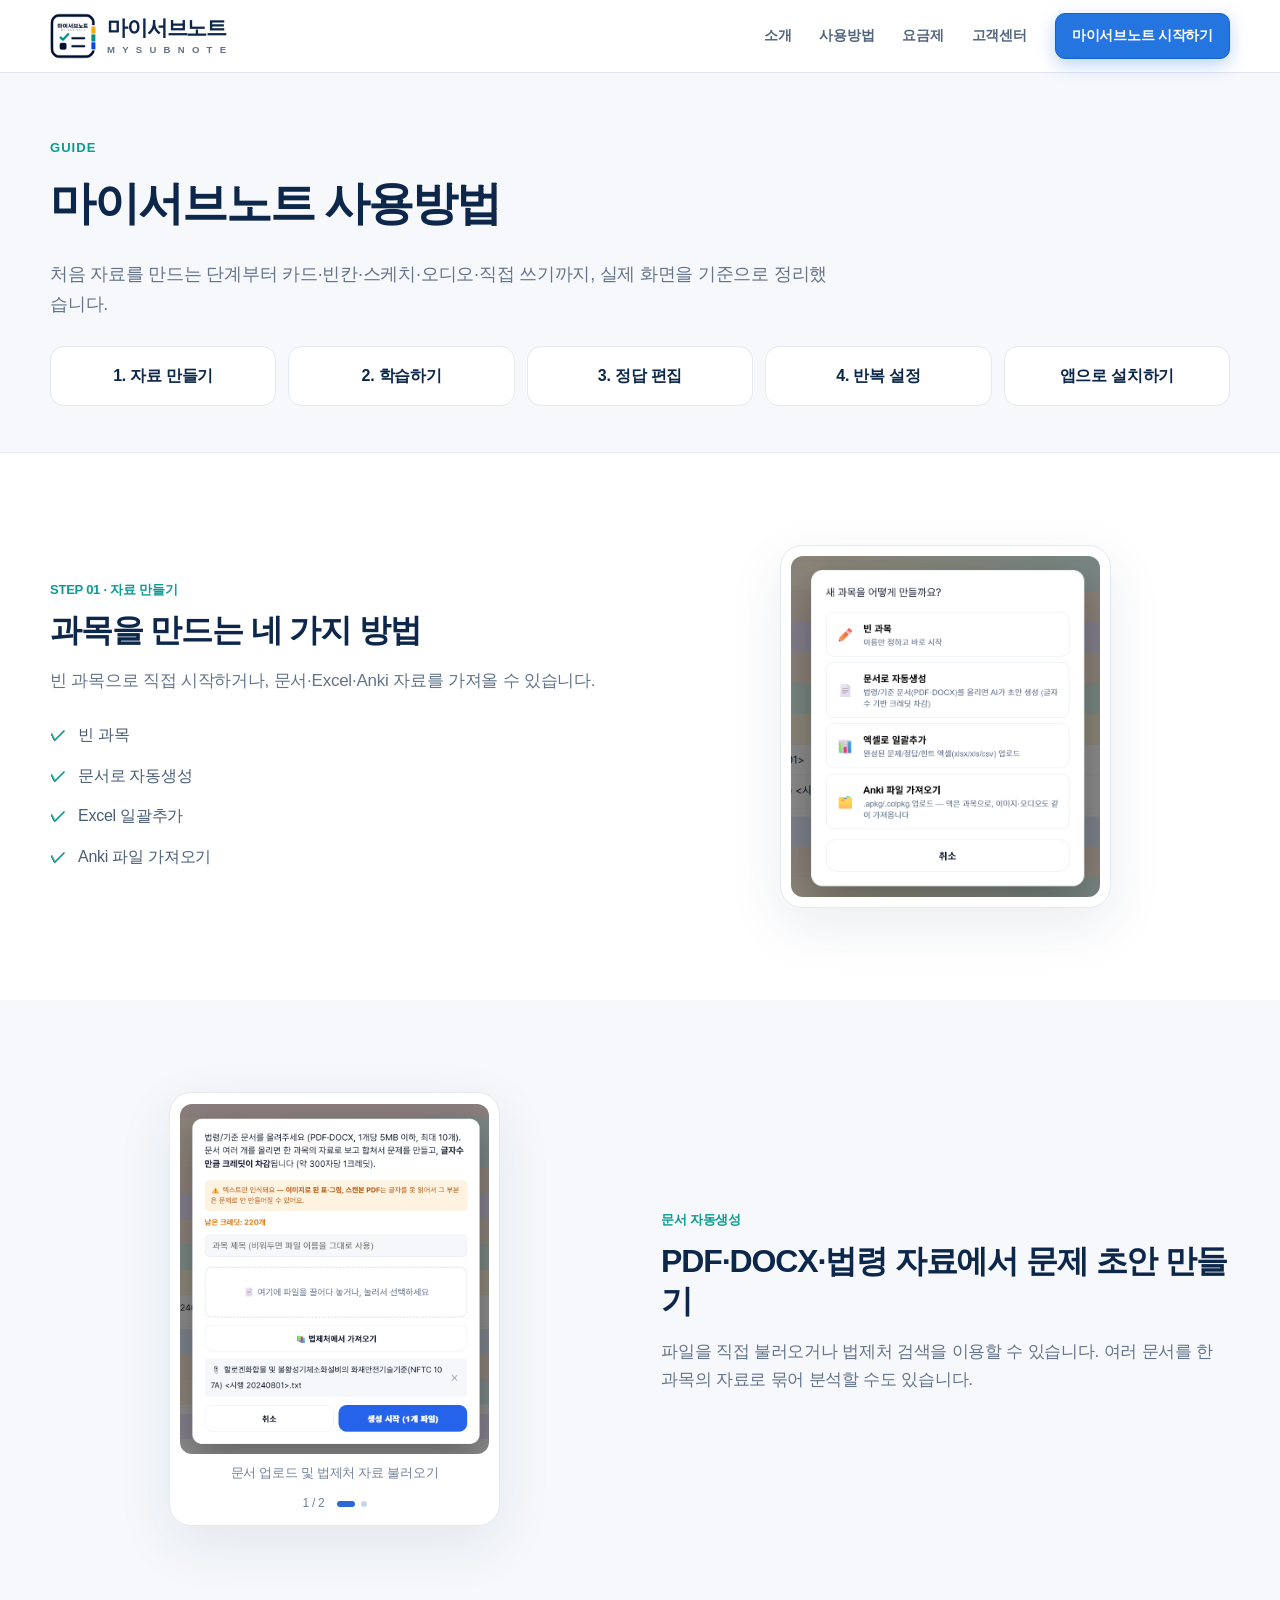
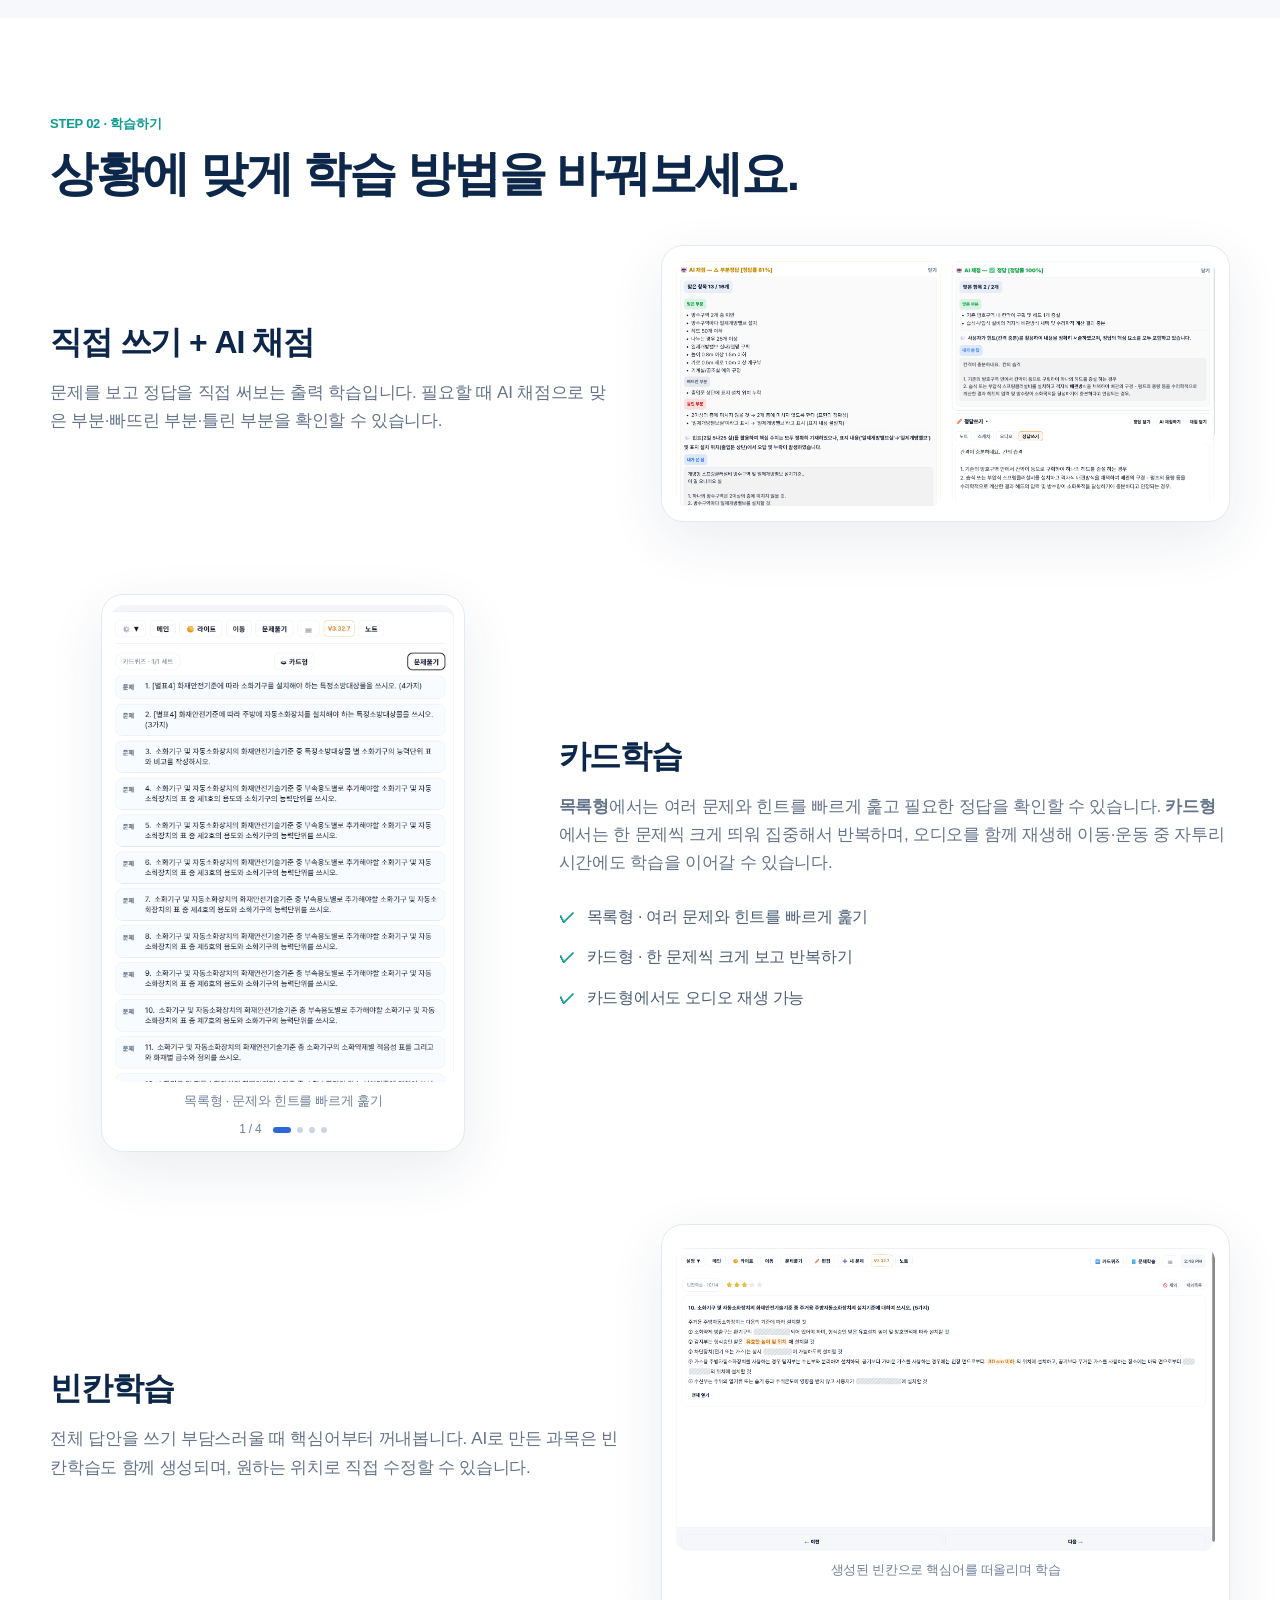
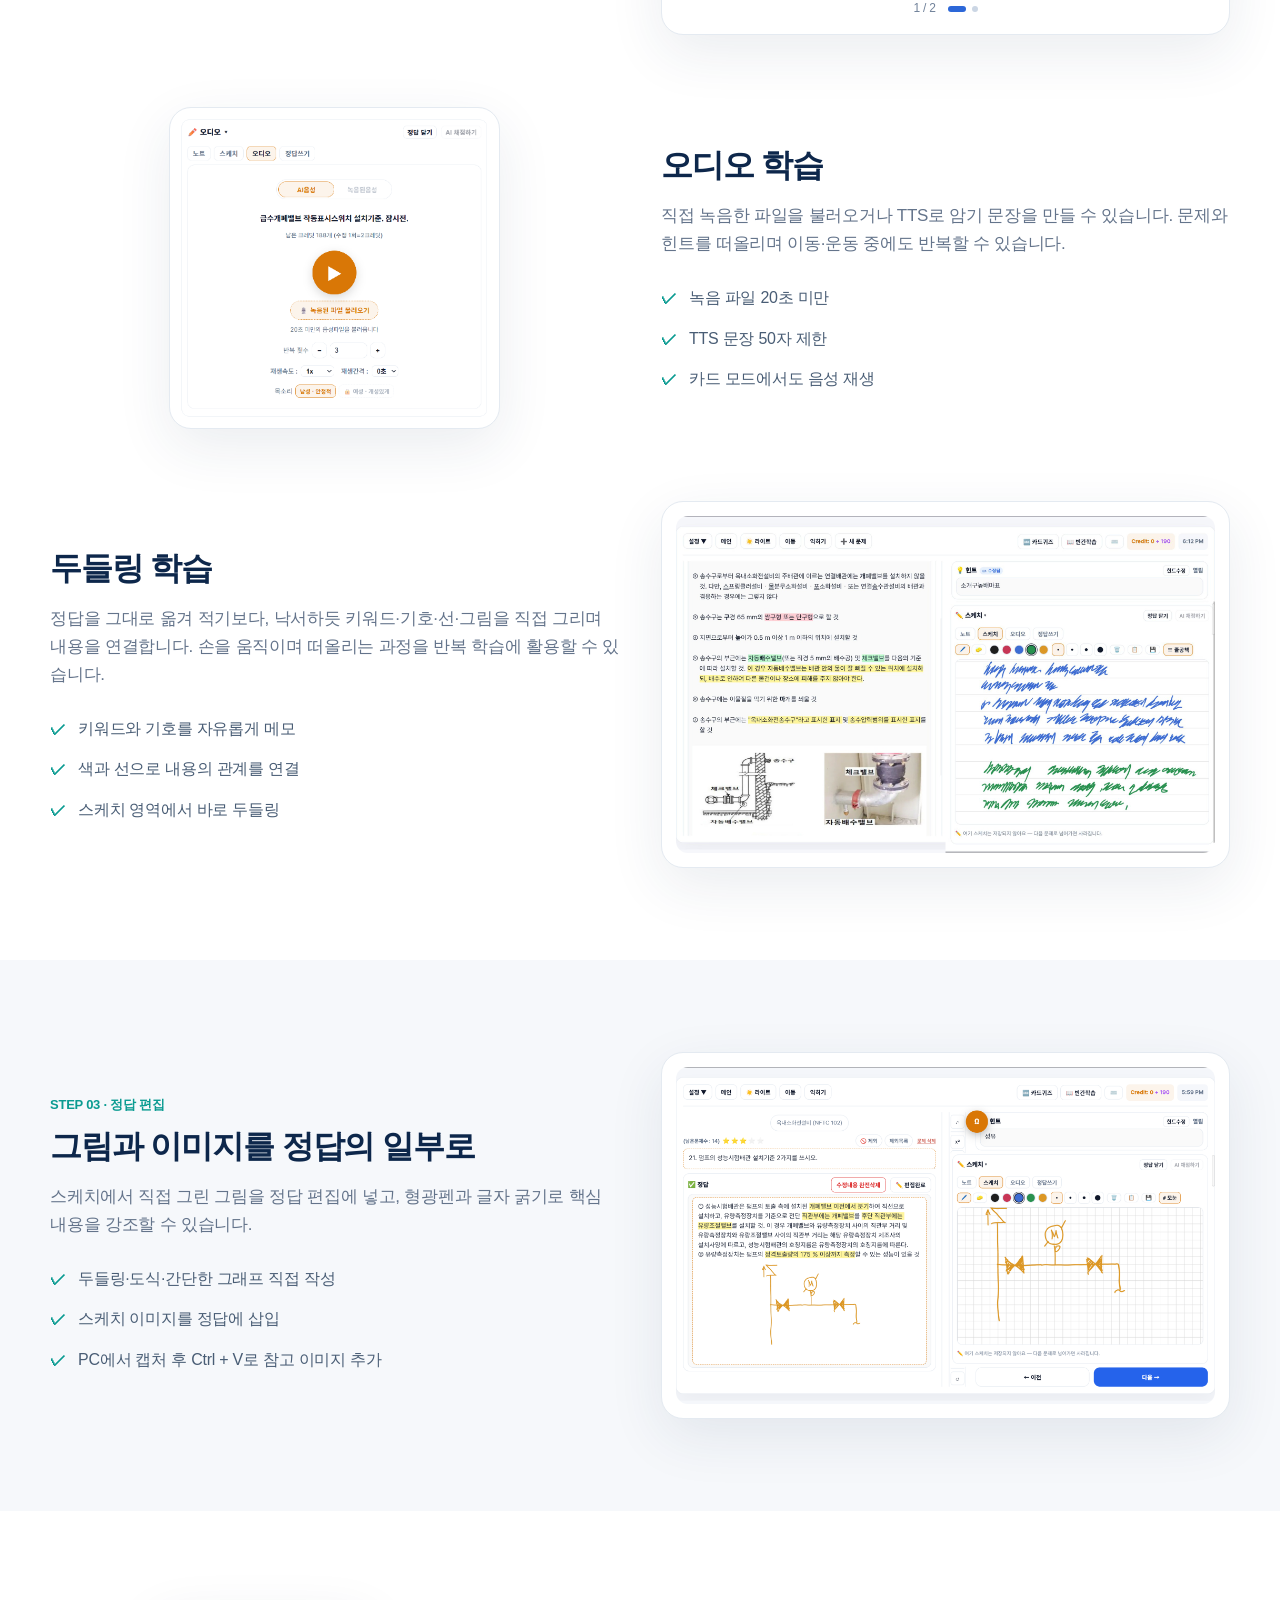
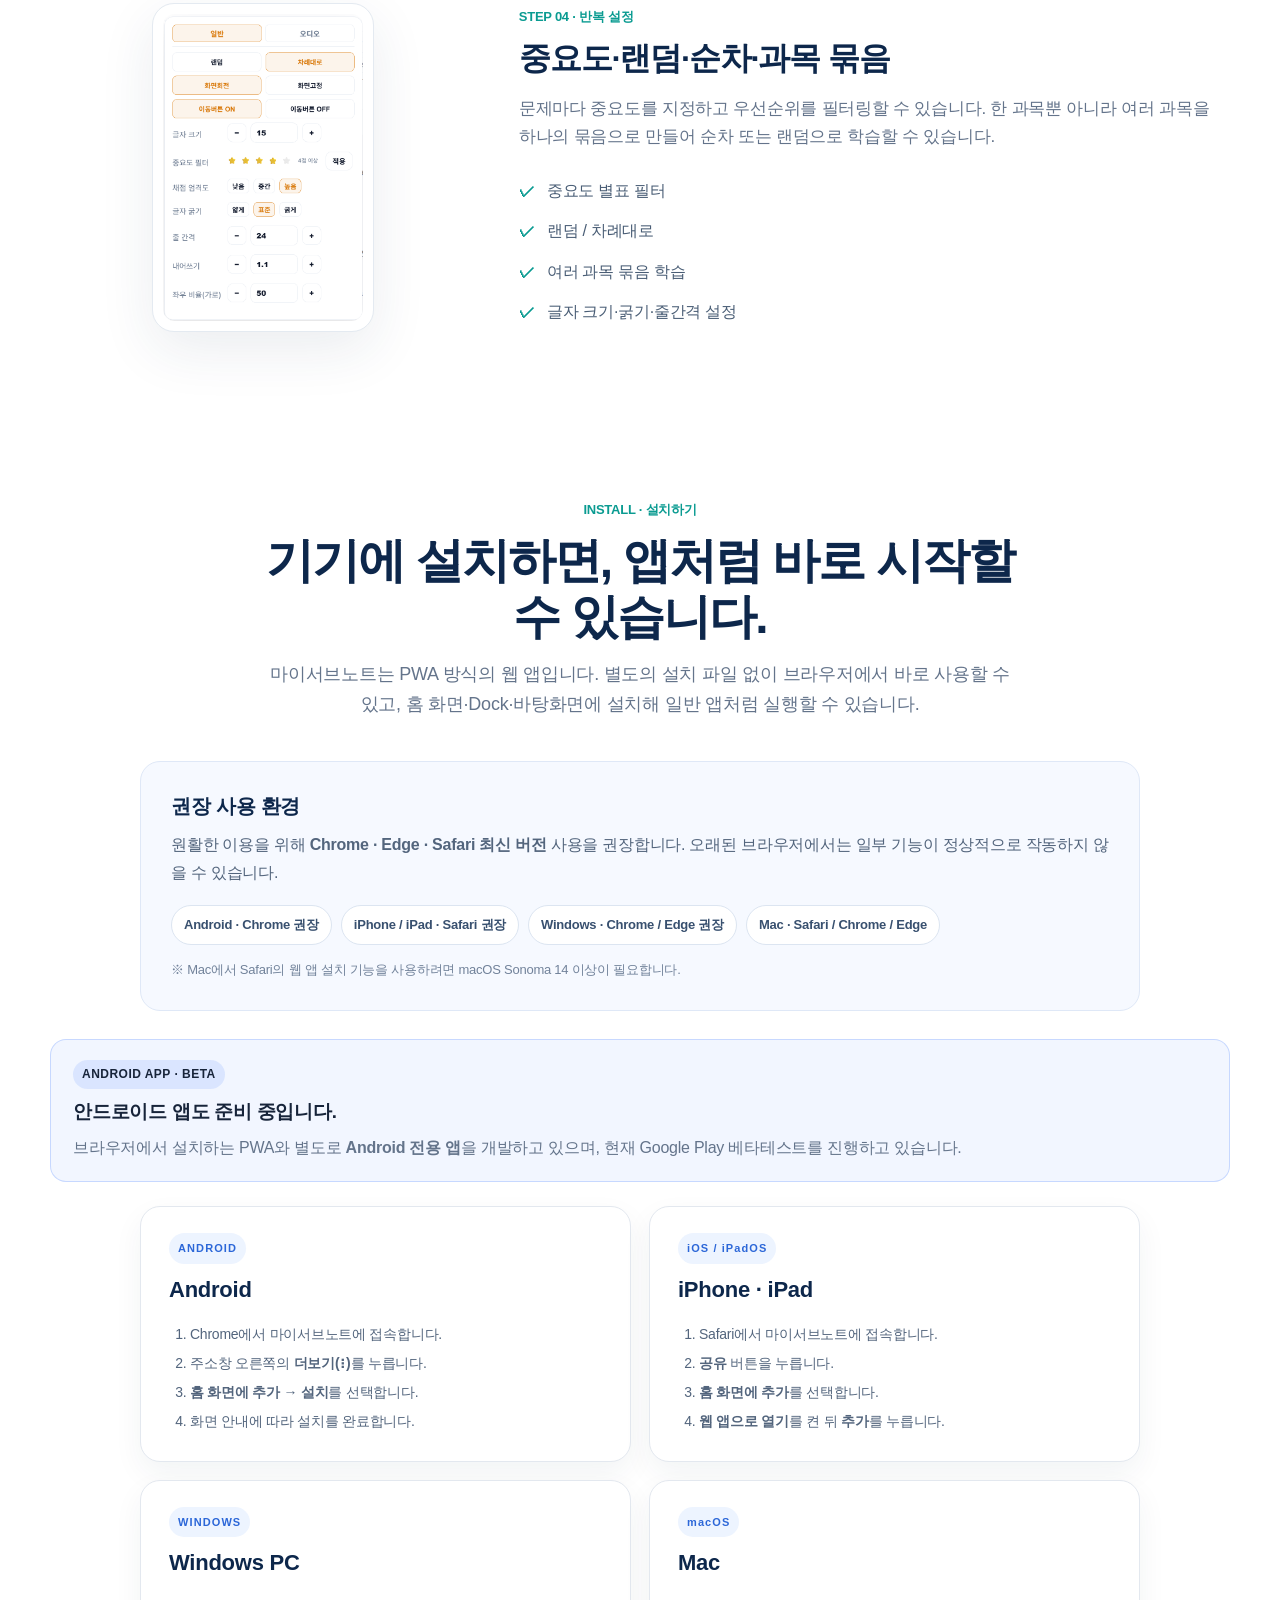
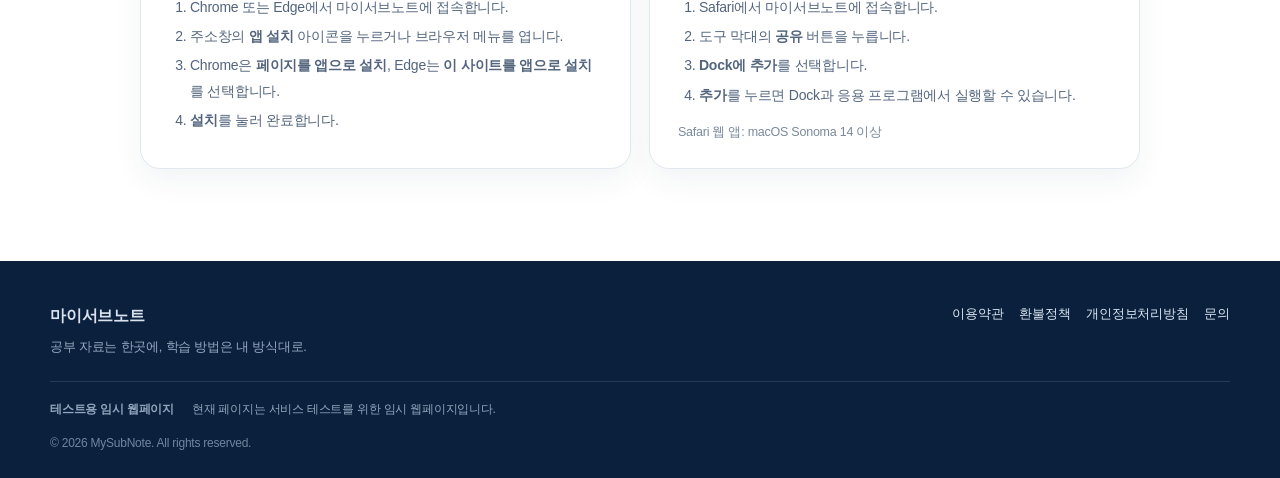
==== guide.html @ eff581df "초기 랜딩페이지" ====
<!doctype html><html lang="ko"><head><meta charset="utf-8"><meta name="viewport" content="width=device-width,initial-scale=1"><title>사용방법 | 마이서브노트</title><link rel="stylesheet" href="styles.css"></head><body>
<header class="header">
  <div class="container nav">
    <a class="brand" href="index.html"><img src="assets/logo.png" alt="마이서브노트 심볼"><span class="brand-words"><strong>마이서브노트</strong><small aria-label="MYSUBNOTE"><span>M</span><span>Y</span><span>S</span><span>U</span><span>B</span><span>N</span><span>O</span><span>T</span><span>E</span></small></span></a>
    <button class="menu-toggle" type="button" aria-label="메뉴 열기" aria-expanded="false"><span></span><span></span><span></span></button>
    <nav class="navlinks" aria-label="주요 메뉴">
      <a href="index.html">소개</a>
      <a href="guide.html">사용방법</a>
      <a href="pricing.html">요금제</a>
      <a href="support.html">고객센터</a>
      <a class="nav-cta" href="https://mysubnote.app">마이서브노트 시작하기</a>
    </nav>
  </div>
</header>

<section class="page-hero"><div class="container"><div class="eyebrow">GUIDE</div><h1>마이서브노트 사용방법</h1><p>처음 자료를 만드는 단계부터 카드·빈칸·스케치·오디오·직접 쓰기까지, 실제 화면을 기준으로 정리했습니다.</p>
<div class="guide-nav"><a href="#create">1. 자료 만들기</a><a href="#study">2. 학습하기</a><a href="#edit">3. 정답 편집</a><a href="#repeat">4. 반복 설정</a><a href="#install">앱으로 설치하기</a></div></div></section>
<main>
<section id="create" class="section"><div class="container showcase guide-create-showcase">
 <div class="copy"><span class="step">STEP 01 · 자료 만들기</span><h3>과목을 만드는 네 가지 방법</h3><p>빈 과목으로 직접 시작하거나, 문서·Excel·Anki 자료를 가져올 수 있습니다.</p><ul class="checks"><li>빈 과목</li><li>문서로 자동생성</li><li>Excel 일괄추가</li><li>Anki 파일 가져오기</li></ul></div>
 <div class="visual guide-create-visual"><img src="assets/subject-create.png" alt="새 과목 생성 방법"></div></div></section>

<section class="section soft"><div class="container showcase reverse guide-doc-showcase">
 <div class="copy"><span class="step">문서 자동생성</span><h3>PDF·DOCX·법령 자료에서 문제 초안 만들기</h3><p>파일을 직접 불러오거나 법제처 검색을 이용할 수 있습니다. 여러 문서를 한 과목의 자료로 묶어 분석할 수도 있습니다.</p></div>
 <div class="visual guide-doc-visual carousel-shell" data-carousel data-gallery="doc-create">
<div class="carousel-track">
    <figure class="carousel-slide"><img src="assets/doc-upload.png" alt="문서 자동생성 업로드 화면"><figcaption>문서 업로드 및 법제처 자료 불러오기</figcaption></figure>
    <figure class="carousel-slide"><img src="assets/doc-select.png" alt="자동 생성된 문제를 확인하고 선택하는 화면"><figcaption>생성된 문제를 검토하고 원하는 문제만 선택</figcaption></figure>
  </div>
<div class="carousel-status"><span class="carousel-count">1 / 2</span><span class="carousel-dots" aria-hidden="true"></span></div>
</div></div></section>

<section id="study" class="section"><div class="container">
 <div class="section-head"><span class="step">STEP 02 · 학습하기</span><h2>상황에 맞게 학습 방법을 바꿔보세요.</h2></div>
 <div class="showcase"><div class="copy"><h3>직접 쓰기 + AI 채점</h3><p>문제를 보고 정답을 직접 써보는 출력 학습입니다. 필요할 때 AI 채점으로 맞은 부분·빠뜨린 부분·틀린 부분을 확인할 수 있습니다.</p></div><div class="visual grade-pair"><img src="assets/grade-partial.png" alt="AI 부분정답 채점 결과"><img src="assets/grade-full.png" alt="AI 정답 채점 결과"></div></div>
 <div class="showcase reverse card-study-showcase" style="margin-top:72px"><div class="copy"><h3>카드학습</h3><p><b>목록형</b>에서는 여러 문제와 힌트를 빠르게 훑고 필요한 정답을 확인할 수 있습니다. <b>카드형</b>에서는 한 문제씩 크게 띄워 집중해서 반복하며, 오디오를 함께 재생해 이동·운동 중 자투리 시간에도 학습을 이어갈 수 있습니다.</p><ul class="checks"><li>목록형 · 여러 문제와 힌트를 빠르게 훑기</li><li>카드형 · 한 문제씩 크게 보고 반복하기</li><li>카드형에서도 오디오 재생 가능</li></ul></div><div class="visual compact-card-visual carousel-shell" data-carousel data-gallery="card-quiz">
<div class="carousel-track">
    <figure class="carousel-slide"><img src="assets/card-quiz-1.png" alt="카드학습 목록형 문제 화면"><figcaption>목록형 · 문제와 힌트를 빠르게 훑기</figcaption></figure>
    <figure class="carousel-slide"><img src="assets/card-quiz-2.png" alt="카드학습 목록형 힌트 화면"><figcaption>목록형 · 필요한 문제의 힌트를 함께 확인</figcaption></figure>
    <figure class="carousel-slide"><img src="assets/card-quiz-3.png" alt="카드학습 목록형 정답 화면"><figcaption>목록형 · 카드를 열어 정답까지 확인</figcaption></figure>
    <figure class="carousel-slide"><img src="assets/card-quiz-card.png" alt="카드학습 카드형 화면"><figcaption>카드형 · 한 문제씩 크게 보고 오디오와 함께 반복</figcaption></figure>
  </div>
<div class="carousel-status"><span class="carousel-count">1 / 4</span><span class="carousel-dots" aria-hidden="true"></span></div>
</div></div>
 <div class="showcase" style="margin-top:72px"><div class="copy"><h3>빈칸학습</h3><p>전체 답안을 쓰기 부담스러울 때 핵심어부터 꺼내봅니다. AI로 만든 과목은 빈칸학습도 함께 생성되며, 원하는 위치로 직접 수정할 수 있습니다.</p></div><div class="visual carousel-shell" data-carousel data-gallery="blank-study">
<div class="carousel-track">
    <figure class="carousel-slide"><img src="assets/blank-study.png" alt="빈칸학습 화면"><figcaption>생성된 빈칸으로 핵심어를 떠올리며 학습</figcaption></figure>
    <figure class="carousel-slide"><img src="assets/blank-edit.png" alt="빈칸을 직접 편집하는 화면"><figcaption>원하는 위치를 직접 지정해 빈칸 편집</figcaption></figure>
  </div>
<div class="carousel-status"><span class="carousel-count">1 / 2</span><span class="carousel-dots" aria-hidden="true"></span></div>
</div></div>
 <div class="showcase reverse audio-study-showcase" style="margin-top:72px"><div class="copy"><h3>오디오 학습</h3><p>직접 녹음한 파일을 불러오거나 TTS로 암기 문장을 만들 수 있습니다. 문제와 힌트를 떠올리며 이동·운동 중에도 반복할 수 있습니다.</p><ul class="checks"><li>녹음 파일 20초 미만</li><li>TTS 문장 50자 제한</li><li>카드 모드에서도 음성 재생</li></ul></div><div class="visual audio-study-visual"><img src="assets/audio-new.png" alt="오디오 학습 화면"></div></div>
 <div class="showcase" style="margin-top:72px"><div class="copy"><h3>두들링 학습</h3><p>정답을 그대로 옮겨 적기보다, 낙서하듯 키워드·기호·선·그림을 직접 그리며 내용을 연결합니다. 손을 움직이며 떠올리는 과정을 반복 학습에 활용할 수 있습니다.</p><ul class="checks"><li>키워드와 기호를 자유롭게 메모</li><li>색과 선으로 내용의 관계를 연결</li><li>스케치 영역에서 바로 두들링</li></ul></div><div class="visual"><img src="assets/doodling.jpg" alt="두들링 학습 실제 화면"></div></div>
</div></section>

<section id="edit" class="section soft"><div class="container showcase">
 <div class="copy"><span class="step">STEP 03 · 정답 편집</span><h3>그림과 이미지를 정답의 일부로</h3><p>스케치에서 직접 그린 그림을 정답 편집에 넣고, 형광펜과 글자 굵기로 핵심 내용을 강조할 수 있습니다.</p><ul class="checks"><li>두들링·도식·간단한 그래프 직접 작성</li><li>스케치 이미지를 정답에 삽입</li><li>PC에서 캡처 후 Ctrl + V로 참고 이미지 추가</li></ul></div>
 <div class="visual"><img src="assets/answer-edit-exact.png" alt="직접 그린 도식을 정답에 삽입한 정답 편집 실제 화면"></div></div></section>

<section id="repeat" class="section"><div class="container showcase reverse repeat-showcase">
 <div class="copy"><span class="step">STEP 04 · 반복 설정</span><h3>중요도·랜덤·순차·과목 묶음</h3><p>문제마다 중요도를 지정하고 우선순위를 필터링할 수 있습니다. 한 과목뿐 아니라 여러 과목을 하나의 묶음으로 만들어 순차 또는 랜덤으로 학습할 수 있습니다.</p><ul class="checks"><li>중요도 별표 필터</li><li>랜덤 / 차례대로</li><li>여러 과목 묶음 학습</li><li>글자 크기·굵기·줄간격 설정</li></ul></div>
 <div class="visual settings-compact"><img src="assets/settings-new.png" alt="중요도 및 학습 설정 화면"></div></div></section>

<section id="install" class="section install-section"><div class="container">
 <div class="section-head center"><span class="step">INSTALL · 설치하기</span><h2>기기에 설치하면, 앱처럼 바로 시작할 수 있습니다.</h2><p class="lead">마이서브노트는 PWA 방식의 웹 앱입니다. 별도의 설치 파일 없이 브라우저에서 바로 사용할 수 있고, 홈 화면·Dock·바탕화면에 설치해 일반 앱처럼 실행할 수 있습니다.</p></div>
 <div class="env-box"><h3>권장 사용 환경</h3><p>원활한 이용을 위해 <b>Chrome · Edge · Safari 최신 버전</b> 사용을 권장합니다. 오래된 브라우저에서는 일부 기능이 정상적으로 작동하지 않을 수 있습니다.</p><div class="env-tags"><span>Android · Chrome 권장</span><span>iPhone / iPad · Safari 권장</span><span>Windows · Chrome / Edge 권장</span><span>Mac · Safari / Chrome / Edge</span></div><p class="env-note">※ Mac에서 Safari의 웹 앱 설치 기능을 사용하려면 macOS Sonoma 14 이상이 필요합니다.</p></div>
 <div class="android-beta-box"><div><span class="beta-badge">ANDROID APP · BETA</span><h3>안드로이드 앱도 준비 중입니다.</h3><p>브라우저에서 설치하는 PWA와 별도로 <b>Android 전용 앱</b>을 개발하고 있으며, 현재 Google Play 베타테스트를 진행하고 있습니다.</p></div></div>
 <div class="install-grid">
  <article class="install-card"><div class="os-badge">ANDROID</div><h3>Android</h3><ol><li>Chrome에서 마이서브노트에 접속합니다.</li><li>주소창 오른쪽의 <b>더보기(⋮)</b>를 누릅니다.</li><li><b>홈 화면에 추가 → 설치</b>를 선택합니다.</li><li>화면 안내에 따라 설치를 완료합니다.</li></ol></article>
  <article class="install-card"><div class="os-badge">iOS / iPadOS</div><h3>iPhone · iPad</h3><ol><li>Safari에서 마이서브노트에 접속합니다.</li><li><b>공유</b> 버튼을 누릅니다.</li><li><b>홈 화면에 추가</b>를 선택합니다.</li><li><b>웹 앱으로 열기</b>를 켠 뒤 <b>추가</b>를 누릅니다.</li></ol></article>
  <article class="install-card"><div class="os-badge">WINDOWS</div><h3>Windows PC</h3><ol><li>Chrome 또는 Edge에서 마이서브노트에 접속합니다.</li><li>주소창의 <b>앱 설치</b> 아이콘을 누르거나 브라우저 메뉴를 엽니다.</li><li>Chrome은 <b>페이지를 앱으로 설치</b>, Edge는 <b>이 사이트를 앱으로 설치</b>를 선택합니다.</li><li><b>설치</b>를 눌러 완료합니다.</li></ol></article>
  <article class="install-card"><div class="os-badge">macOS</div><h3>Mac</h3><ol><li>Safari에서 마이서브노트에 접속합니다.</li><li>도구 막대의 <b>공유</b> 버튼을 누릅니다.</li><li><b>Dock에 추가</b>를 선택합니다.</li><li><b>추가</b>를 누르면 Dock과 응용 프로그램에서 실행할 수 있습니다.</li></ol><p class="card-note">Safari 웹 앱: macOS Sonoma 14 이상</p></article>
 </div>
</div></section>

</main>
<footer class="site-footer">
  <div class="container">
    <div class="footer-top">
      <div><b>마이서브노트</b><div style="color:#96a9c0;margin-top:6px;font-size:13px">공부 자료는 한곳에, 학습 방법은 내 방식대로.</div></div>
      <div class="footer-links">
        <a href="terms.html">이용약관</a><a href="refund.html">환불정책</a><a href="privacy.html">개인정보처리방침</a><a href="mailto:contact@mysubnote.kr">문의</a>
      </div>
    </div>
    <div class="business test-footer-notice"><span><b>테스트용 임시 웹페이지</b></span><span>현재 페이지는 서비스 테스트를 위한 임시 웹페이지입니다.</span></div>
    <div class="copyright">© 2026 MySubNote. All rights reserved.</div>
  </div>
</footer>
<script src="script.js"></script>
</body></html>
---- styles.css ----
:root{
  --navy:#0d274b; --navy2:#183a65; --teal:#0a9b91; --orange:#e48700;
  --blue:#2c67d8; --ink:#17243a; --muted:#64748b; --line:#e4eaf1;
  --soft:#f6f8fb; --cream:#fff8ee; --white:#fff;
}
*{box-sizing:border-box}
html{scroll-behavior:smooth}
body{margin:0;font-family:Pretendard,-apple-system,BlinkMacSystemFont,"Segoe UI",sans-serif;color:var(--ink);background:#fff;line-height:1.65;letter-spacing:-.015em}
a{color:inherit}
img{max-width:100%;display:block}
.container{width:min(1180px,calc(100% - 40px));margin:auto}
.header{position:sticky;top:0;z-index:50;background:rgba(255,255,255,.92);backdrop-filter:blur(12px);border-bottom:1px solid rgba(220,228,238,.9)}
.nav{height:72px;display:flex;align-items:center;justify-content:space-between;gap:24px}
.brand{display:flex;align-items:center;gap:10px;text-decoration:none;font-weight:900;color:var(--navy)}
.brand img{width:38px;height:38px;border-radius:10px}
.navlinks{display:flex;gap:28px;align-items:center;font-size:14px;font-weight:700;color:#53657d}
.navlinks a{text-decoration:none}
.navlinks a.active{color:var(--navy)}
.nav-cta{padding:10px 16px;border-radius:10px;background:var(--navy);color:#fff!important}
.hero{padding:88px 0 72px;background:radial-gradient(circle at 80% 10%,#e8f5f4 0,transparent 35%),linear-gradient(180deg,#fbfcfe,#fff)}
.hero-grid{display:grid;grid-template-columns:.9fr 1.1fr;gap:58px;align-items:center}
.eyebrow{font-size:13px;font-weight:900;color:var(--teal);letter-spacing:.08em}
.hero h1{font-size:clamp(40px,5vw,68px);line-height:1.08;letter-spacing:-.055em;color:var(--navy);margin:14px 0 22px}
.hero h1 span{color:var(--teal)}
.hero p{font-size:19px;color:var(--muted);margin:0 0 30px}
.actions{display:flex;gap:12px;flex-wrap:wrap}
.btn{display:inline-flex;align-items:center;justify-content:center;padding:13px 19px;border-radius:12px;text-decoration:none;font-weight:850}
.btn-primary{background:var(--navy);color:#fff}
.btn-light{background:#fff;border:1px solid var(--line);color:var(--navy)}
.mock{background:#fff;border:1px solid var(--line);border-radius:24px;padding:14px;box-shadow:0 24px 70px rgba(27,55,91,.12)}
.mock img{border-radius:14px}
.trustline{margin-top:16px;font-size:13px;color:#7a889b}
.section{padding:92px 0}
.section.soft{background:var(--soft)}
.section-head{max-width:760px;margin-bottom:42px}
.section-head.center{text-align:center;margin-left:auto;margin-right:auto}
.kicker{font-size:12px;font-weight:900;color:var(--orange);letter-spacing:.09em}
h2{font-size:clamp(31px,4vw,48px);line-height:1.18;letter-spacing:-.04em;color:var(--navy);margin:10px 0 14px}
.lead{font-size:18px;color:var(--muted);margin:0}
.feature3{display:grid;grid-template-columns:repeat(3,1fr);gap:20px}
.card{background:#fff;border:1px solid var(--line);border-radius:20px;padding:26px}
.num{width:34px;height:34px;border-radius:50%;display:grid;place-items:center;background:#e8f5f4;color:var(--teal);font-weight:900}
.card h3{font-size:21px;margin:14px 0 8px;color:var(--navy)}
.card p{margin:0;color:var(--muted)}
.showcase{display:grid;grid-template-columns:1fr 1fr;gap:42px;align-items:center}
.showcase.reverse .copy{order:2}
.showcase.reverse .visual{order:1}
.copy h3{font-size:32px;line-height:1.25;color:var(--navy);margin:8px 0 14px;letter-spacing:-.035em}
.copy p{color:var(--muted);font-size:17px}
.checks{margin:20px 0 0;padding:0;list-style:none}
.checks li{padding:7px 0 7px 28px;position:relative;color:#495d75}
.checks li:before{content:"✓";position:absolute;left:0;color:var(--teal);font-weight:900}
.visual{background:#fff;border:1px solid var(--line);border-radius:22px;padding:14px;box-shadow:0 18px 55px rgba(28,52,85,.09)}
.visual img{border-radius:12px}
.mode-grid{display:grid;grid-template-columns:repeat(5,1fr);gap:14px}
.mode{padding:22px 18px;border-radius:18px;border:1px solid var(--line);background:#fff}
.mode b{display:block;color:var(--navy);margin-bottom:6px}
.mode span{font-size:14px;color:var(--muted)}
.flow{display:flex;align-items:center;justify-content:center;flex-wrap:wrap;gap:12px;margin-top:28px}
.flow span{padding:13px 18px;border:1px solid #d7e1ec;border-radius:999px;background:#fff;font-weight:850;color:var(--navy)}
.flow i{font-style:normal;color:#9aabc0}
.pricing-grid{display:grid;grid-template-columns:repeat(3,1fr);gap:20px;margin-top:36px}
.price{background:#fff;border:1px solid var(--line);border-radius:22px;padding:28px}
.price.featured{border:2px solid var(--teal);box-shadow:0 18px 50px rgba(10,155,145,.11)}
.badge{display:inline-block;padding:6px 10px;border-radius:999px;background:#eef8f7;color:#087f78;font-size:12px;font-weight:900}
.price h3{font-size:21px;margin:16px 0 4px;color:var(--navy)}
.price .price-main{font-size:34px;font-weight:900;color:var(--navy);letter-spacing:-.04em}
.price .price-main small{font-size:13px;color:#7c8898;font-weight:600}
.credit{color:var(--teal);font-weight:900;margin:8px 0 16px}
.price ul{padding-left:18px;color:#52657b}
.note{font-size:13px;color:#78879a}
.band{background:linear-gradient(135deg,#0b294f,#153d6b);color:#fff;border-radius:26px;padding:38px}
.band h3{font-size:30px;margin:0 0 10px}
.band p{color:#d4dfeb;margin:0}
.page-hero{padding:64px 0 46px;background:var(--soft);border-bottom:1px solid var(--line)}
.page-hero h1{font-size:46px;color:var(--navy);margin:8px 0 12px;letter-spacing:-.045em}
.page-hero p{color:var(--muted);font-size:18px;max-width:780px}
.guide-nav{display:grid;grid-template-columns:repeat(4,1fr);gap:14px;margin-top:26px}
.guide-nav a{text-decoration:none;background:#fff;border:1px solid var(--line);border-radius:14px;padding:16px;font-weight:800;color:var(--navy)}
.step{display:inline-flex;align-items:center;gap:8px;font-size:13px;font-weight:900;color:var(--teal)}
.faq{max-width:900px;margin:auto}
details{border-bottom:1px solid var(--line);padding:20px 2px}
summary{cursor:pointer;font-weight:850;color:var(--navy);font-size:17px}
details p{color:var(--muted);margin:12px 0 0}
.contactbox{max-width:900px;margin:36px auto 0;padding:30px;background:var(--soft);border:1px solid var(--line);border-radius:20px;text-align:center}
.site-footer{background:#0a203d;color:#d9e2ee;padding:42px 0 24px}
.footer-top{display:flex;justify-content:space-between;gap:28px}
.footer-links{display:flex;gap:16px;flex-wrap:wrap}
.footer-links a{text-decoration:none;color:#dce7f2;font-size:13px}
.business{margin-top:24px;padding-top:18px;border-top:1px solid rgba(255,255,255,.12);display:flex;flex-wrap:wrap;gap:6px 18px;color:#91a5bc;font-size:12px}
.copyright{margin-top:14px;color:#71869e;font-size:12px}
.legal{max-width:800px;margin:48px auto 90px}
.legal h1{font-size:34px;color:var(--navy)}
.legal h2{font-size:20px;margin-top:34px;border-bottom:1px solid var(--line);padding-bottom:8px}
.legal h3{font-size:16px;color:var(--orange)}
.legal p,.legal li{color:#40536b;font-size:14px}
.legal table{border-collapse:collapse;width:100%;font-size:13px}
.legal th,.legal td{border:1px solid var(--line);padding:9px;text-align:left}
.table-wrap{overflow:auto}
.compare{width:100%;border-collapse:collapse;margin-top:26px;background:#fff}
.compare th,.compare td{padding:14px;border-bottom:1px solid var(--line);text-align:left}
.compare th{color:var(--navy)}
.callout{border:1px solid #dce7ef;background:#f8fbfd;border-radius:16px;padding:20px;margin-top:22px}
@media(max-width:900px){
 .hero-grid,.showcase{grid-template-columns:1fr}.showcase.reverse .copy,.showcase.reverse .visual{order:initial}
 .feature3,.pricing-grid{grid-template-columns:1fr}.mode-grid{grid-template-columns:repeat(2,1fr)}.guide-nav{grid-template-columns:1fr 1fr}
 .navlinks a:not(.nav-cta){display:none}.footer-top{flex-direction:column}
}
@media(max-width:560px){.container{width:min(100% - 24px,1180px)}.hero{padding-top:54px}.section{padding:68px 0}.mode-grid,.guide-nav{grid-template-columns:1fr}.page-hero h1{font-size:36px}.hero h1{font-size:42px}}

.brand-words{display:flex;flex-direction:column;line-height:1;text-align:left}.brand-words strong{font-size:18px;letter-spacing:-.04em}.brand-words small{font-size:8.5px;letter-spacing:.26em;margin-top:6px;color:#60728b;font-weight:800;white-space:nowrap}.nav-cta{background:#2c67d8!important;box-shadow:0 6px 16px rgba(44,103,216,.22)}.band{text-align:center}.band h3{display:flex;justify-content:center;align-items:center;min-height:46px;letter-spacing:-.025em}.grade-pair{display:grid;grid-template-columns:1fr 1fr;gap:10px;align-items:start}.grade-pair img{width:100%;height:auto;object-fit:contain}@media(max-width:700px){.grade-pair{grid-template-columns:1fr}.brand-words small{letter-spacing:.18em}}


/* ---- launch-review precision fixes ---- */
.brand{gap:11px;min-width:252px}
.brand img{width:46px;height:46px;border-radius:11px;flex:0 0 46px}
.brand-words{width:178px;display:flex;flex-direction:column;justify-content:center;line-height:1}
.brand-words strong{display:block;width:100%;font-size:21px;line-height:1.02;letter-spacing:-.055em;white-space:nowrap;color:var(--navy)}
.brand-words small{display:block;width:100%;font-size:9.5px;line-height:1;margin-top:7px;color:#60728b;font-weight:850;white-space:nowrap;letter-spacing:normal;text-align:justify;text-align-last:justify}
.nav-cta{background:#2475df!important;border:1px solid #1263cb;box-shadow:0 6px 18px rgba(36,117,223,.30);font-weight:850}
.nav-cta:hover{background:#1768cf!important}

.core-head{max-width:1180px;width:100%}
.core-head h2{white-space:nowrap;font-size:clamp(30px,3.35vw,46px);letter-spacing:-.047em}

.band{display:flex;flex-direction:column;align-items:center;justify-content:center;text-align:center;min-height:166px}
.band h3{display:block;min-height:0;margin:0 0 12px;font-size:32px;line-height:1.25;letter-spacing:-.03em}
.band p{max-width:860px;text-align:center}

.card-study-showcase{grid-template-columns:minmax(0,.82fr) minmax(0,1.18fr)}
.card-study-showcase.reverse .copy{order:2}
.card-study-showcase.reverse .visual{order:1}
.compact-card-visual{width:78%;max-width:470px;justify-self:center;padding:10px}
.compact-card-visual img{width:100%;height:auto;object-fit:contain}

.settings-compact{width:52%;max-width:330px;justify-self:center;padding:10px}
.settings-compact img{width:100%;height:auto;object-fit:contain}
.repeat-showcase{grid-template-columns:minmax(0,.75fr) minmax(0,1.25fr)}
.repeat-showcase.reverse .copy{order:2}
.repeat-showcase.reverse .visual{order:1}

/* preserve exact screenshots without accidental stretching */
.visual img{height:auto;object-fit:contain}

@media(max-width:1080px){
  .core-head h2{white-space:normal}
}
@media(max-width:900px){
  .brand{min-width:auto}.brand-words{width:150px}.brand-words strong{font-size:18px}.brand-words small{font-size:8px;margin-top:5px}
  .card-study-showcase,.repeat-showcase{grid-template-columns:1fr}
  .compact-card-visual,.settings-compact{width:min(100%,520px);max-width:520px}
  .card-study-showcase.reverse .copy,.card-study-showcase.reverse .visual,.repeat-showcase.reverse .copy,.repeat-showcase.reverse .visual{order:initial}
}

/* ---- 2026-08-08 requested final adjustments ---- */
/* Match MY / SUB / NOTE exactly to the Korean wordmark width. */
.brand-words small{
  display:flex;
  width:100%;
  align-items:center;
  justify-content:space-between;
  text-align:left;
  text-align-last:auto;
  letter-spacing:0;
}
.brand-words small span{display:block}

/* Keep the hero headline on exactly two lines on desktop. */
.hero-grid{grid-template-columns:minmax(650px,.95fr) minmax(0,1.05fr);gap:44px}
.hero h1{white-space:nowrap;font-size:clamp(40px,4.45vw,68px)}

/* CREATE & IMPORT: scale the tall portrait screenshot to the copy height. */
.create-import-showcase{grid-template-columns:minmax(0,1fr) minmax(0,1fr)}
.create-import-visual{width:58%;max-width:430px;justify-self:center;padding:10px}
.create-import-visual img{width:100%;height:auto}

/* GUIDE STEP 01 and document import: same compact visual balance. */
.guide-create-showcase,.guide-doc-showcase{grid-template-columns:minmax(0,1fr) minmax(0,1fr)}
.guide-create-visual,.guide-doc-visual{width:58%;max-width:430px;justify-self:center;padding:10px}
.guide-create-visual img,.guide-doc-visual img{width:100%;height:auto}

@media(max-width:1080px){
  .hero-grid{grid-template-columns:1fr}
  .hero h1{white-space:normal}
}
@media(max-width:900px){
  .create-import-showcase,.guide-create-showcase,.guide-doc-showcase{grid-template-columns:1fr}
  .create-import-visual,.guide-create-visual,.guide-doc-visual{width:min(72%,430px);max-width:430px}
}

/* ---- 2026-08-09 update ---- */
/* Make the English sub-wordmark span the exact width of the Korean wordmark. */
.brand-words{width:max-content}
.brand-words strong{width:auto}
.brand-words small{width:100%;display:grid;grid-template-columns:auto auto auto;justify-content:space-between;letter-spacing:0}

/* Compact audio screenshot to match the document-import visual balance. */
.audio-study-showcase{grid-template-columns:minmax(0,1fr) minmax(0,1fr)}
.audio-study-visual{width:58%;max-width:430px;justify-self:center;padding:10px}
.audio-study-visual img{width:100%;height:auto}

/* PWA install guide */
.install-section{padding-top:72px}
.env-box{margin:34px auto 28px;max-width:1000px;background:#f6f9ff;border:1px solid #dfe8f7;border-radius:20px;padding:28px 30px}
.env-box h3{margin:0 0 8px;font-size:20px;color:var(--navy)}
.env-box p{margin:0;color:#53657d;line-height:1.75}
.env-tags{display:flex;flex-wrap:wrap;gap:9px;margin:18px 0 14px}.env-tags span{background:#fff;border:1px solid #dce5f1;border-radius:999px;padding:8px 12px;font-size:13px;font-weight:750;color:#38506f}
.env-note{font-size:13px!important;color:#71829a!important}
.install-grid{display:grid;grid-template-columns:repeat(2,minmax(0,1fr));gap:18px;max-width:1000px;margin:0 auto}
.install-card{background:#fff;border:1px solid #e3e8ef;border-radius:20px;padding:26px 28px;box-shadow:0 12px 30px rgba(26,47,78,.055)}
.install-card h3{margin:8px 0 14px;font-size:22px;color:var(--navy)}
.install-card ol{margin:0;padding-left:21px;color:#53657d;line-height:1.8;font-size:14px}.install-card li+li{margin-top:4px}
.os-badge{display:inline-block;font-size:11px;font-weight:900;letter-spacing:.1em;color:#2c67d8;background:#edf4ff;border-radius:999px;padding:6px 9px}
.card-note{margin:14px 0 0;font-size:12.5px;color:#7a899d}
@media(max-width:900px){.audio-study-showcase{grid-template-columns:1fr}.audio-study-visual{width:min(72%,430px);max-width:430px}.install-grid{grid-template-columns:1fr}}
.legal{line-height:1.75}.legal ol,.legal ul{padding-left:22px}.legal li+li{margin-top:5px}.legal hr{border:0;border-top:1px solid var(--line);margin:30px 0}.legal pre.refund-formula{white-space:pre-wrap;background:#f6f9ff;border:1px solid #dfe8f7;border-radius:14px;padding:18px 20px;color:#304865;font:600 13px/1.8 Pretendard,-apple-system,BlinkMacSystemFont,"Segoe UI",sans-serif;overflow:auto}

/* ---- 2026-08-09 pricing/guide/wordmark refinements ---- */
@media(min-width:901px){.guide-nav{grid-template-columns:repeat(5,minmax(0,1fr));gap:12px}.guide-nav a{padding:16px 10px;text-align:center;white-space:nowrap}}
.brand-words small{display:flex;width:100%;justify-content:flex-end;gap:28px;text-align:right;letter-spacing:0}
.brand-words small span{display:inline-block}
.price .credit small{font-size:12px;color:#718299;font-weight:700}


/* ---- 2026-08-09 v3 wordmark refinement ---- */
/* Treat MYSUBNOTE as nine letters and distribute them across the Korean wordmark width. */
.brand-words{width:max-content}
.brand-words strong{display:block;width:100%}
.brand-words small{
  display:flex;
  width:100%;
  align-items:center;
  justify-content:space-between;
  gap:0;
  padding:0;
  margin-top:7px;
  text-align:initial;
  letter-spacing:0;
  white-space:nowrap;
}
.brand-words small span{display:inline-block;flex:0 0 auto}
@media(max-width:700px){
  .brand-words small{margin-top:5px}
}

/* ---- 2026-08-09 v4 content refinements ---- */
.feature-note{margin-top:20px;padding:15px 17px;border:1px solid #dce6f2;border-radius:14px;background:#f8fbff;color:#536a86;font-size:14px;line-height:1.7}
.feature-note b{color:#0b294f}.feature-note small{color:#75869b}
.dark-mode-showcase .visual img{width:100%;height:auto;object-fit:contain}

/* ---- 2026-08-09 v6 responsive navigation + swipe galleries ---- */
.menu-toggle{display:none;width:44px;height:44px;border:1px solid var(--line);border-radius:12px;background:#fff;padding:10px;cursor:pointer;align-items:center;justify-content:center;flex-direction:column;gap:5px}
.menu-toggle span{display:block;width:20px;height:2px;border-radius:2px;background:var(--navy);transition:.2s}
.menu-toggle[aria-expanded="true"] span:nth-child(1){transform:translateY(7px) rotate(45deg)}
.menu-toggle[aria-expanded="true"] span:nth-child(2){opacity:0}
.menu-toggle[aria-expanded="true"] span:nth-child(3){transform:translateY(-7px) rotate(-45deg)}

.carousel-shell{position:relative;overflow:hidden}
.carousel-track{display:flex;overflow-x:auto;scroll-snap-type:x mandatory;scroll-behavior:smooth;overscroll-behavior-inline:contain;scrollbar-width:none;-webkit-overflow-scrolling:touch}
.carousel-track::-webkit-scrollbar{display:none}
.carousel-slide{flex:0 0 100%;min-width:100%;margin:0;scroll-snap-align:start;scroll-snap-stop:always;display:flex;flex-direction:column;align-items:center;justify-content:center}
.carousel-slide img{width:100%;height:auto;object-fit:contain;cursor:zoom-in;user-select:none;-webkit-user-drag:none}
.carousel-slide figcaption{width:100%;padding:9px 38px 2px;text-align:center;font-size:12.5px;color:#71829a}
.carousel-arrow{position:absolute;top:46%;transform:translateY(-50%);z-index:3;width:36px;height:36px;border:1px solid rgba(13,39,75,.16);border-radius:50%;background:rgba(255,255,255,.92);color:var(--navy);font-size:27px;line-height:1;display:grid;place-items:center;cursor:pointer;box-shadow:0 5px 18px rgba(20,45,75,.12)}
.carousel-prev{left:8px}.carousel-next{right:8px}
.carousel-status{display:flex;justify-content:center;align-items:center;gap:12px;padding:7px 0 1px;color:#71829a;font-size:12px}
.carousel-dots{display:flex;gap:6px}.carousel-dot{width:6px;height:6px;border-radius:999px;background:#cbd6e4}.carousel-dot.active{width:18px;background:#2c67d8}
.zoomable,[data-lightbox]{cursor:zoom-in}

.lightbox{position:fixed;inset:0;z-index:999;background:rgba(5,15,31,.92);display:none;align-items:center;justify-content:center;padding:54px 70px 70px}
.lightbox.open{display:flex}
.lightbox-stage{position:relative;width:100%;height:100%;display:flex;align-items:center;justify-content:center;touch-action:pan-y}
.lightbox img{max-width:100%;max-height:100%;width:auto;height:auto;object-fit:contain;border-radius:10px;box-shadow:0 18px 70px rgba(0,0,0,.35)}
.lightbox-close{position:absolute;top:14px;right:18px;z-index:2;width:42px;height:42px;border:0;border-radius:50%;background:rgba(255,255,255,.13);color:#fff;font-size:28px;cursor:pointer}
.lightbox-prev,.lightbox-next{position:absolute;top:50%;transform:translateY(-50%);z-index:2;width:46px;height:58px;border:0;border-radius:12px;background:rgba(255,255,255,.12);color:#fff;font-size:36px;cursor:pointer}
.lightbox-prev{left:14px}.lightbox-next{right:14px}
.lightbox-meta{position:absolute;left:50%;bottom:18px;transform:translateX(-50%);z-index:2;color:#fff;background:rgba(0,0,0,.42);border-radius:999px;padding:7px 13px;font-size:13px;white-space:nowrap}
body.lightbox-lock{overflow:hidden}

@media(max-width:900px){
  .nav{height:72px;position:relative}
  .menu-toggle{display:flex;margin-left:auto}
  .navlinks{display:none;position:absolute;top:64px;right:0;width:min(310px,calc(100vw - 28px));background:#fff;border:1px solid var(--line);border-radius:16px;padding:10px;box-shadow:0 16px 46px rgba(20,45,75,.16);z-index:60;flex-direction:column;gap:0;align-items:stretch}
  .navlinks.open{display:flex}
  .navlinks a,.navlinks a:not(.nav-cta){display:block!important;padding:12px 14px;border-radius:10px;font-size:14px}
  .navlinks a:hover{background:#f5f8fc}
  .navlinks .nav-cta{margin-top:7px;padding:12px 14px;text-align:center;border-radius:10px}
  .brand{min-width:0}
  .band{min-height:100px;padding:19px 18px;border-radius:20px}
  .band h3{font-size:24px;line-height:1.25;margin:0 0 7px}
  .band p{font-size:14px;line-height:1.55}
  .section:has(.band){padding:34px 0}
  .settings-compact{width:min(56vw,300px)!important;max-width:300px!important;padding:8px}
  .guide-create-visual,.guide-doc-visual,.audio-study-visual{width:min(68vw,390px);max-width:390px}
  .compact-card-visual{width:min(92vw,620px);max-width:620px}
  .carousel-arrow{width:32px;height:32px;font-size:24px;background:rgba(255,255,255,.88)}
  .carousel-slide figcaption{padding-left:30px;padding-right:30px}
  .lightbox{padding:58px 12px 66px}
  .lightbox-prev,.lightbox-next{width:38px;height:50px;font-size:30px;background:rgba(0,0,0,.32)}
  .lightbox-prev{left:4px}.lightbox-next{right:4px}
  .lightbox-close{top:10px;right:10px}
}
@media(max-width:560px){
  .brand img{width:42px;height:42px;flex-basis:42px}
  .brand-words{width:142px}
  .brand-words strong{font-size:17px}
  .nav{height:66px}
  .navlinks{top:60px}
  .band{min-height:88px;padding:15px 14px}
  .band h3{font-size:21px}
  .band p{font-size:13px}
  .settings-compact{width:min(62vw,250px)!important}
  .carousel-slide figcaption{font-size:12px}
}


/* ---- 2026-08-09 v7 gallery refinement ---- */
/* Galleries stay interactive in-page: swipe/drag only, no overlay enlargement or arrow buttons. */
.carousel-arrow{display:none!important}
.carousel-slide img{cursor:default!important}
.zoomable,[data-lightbox]{cursor:default!important}
.lightbox{display:none!important}
.carousel-track{cursor:grab;touch-action:auto}
.carousel-track.dragging{cursor:grabbing;scroll-snap-type:none;scroll-behavior:auto;user-select:none}
.carousel-track.dragging img{pointer-events:none}
.carousel-slide figcaption{padding-left:16px;padding-right:16px}
@media(max-width:900px){
  .carousel-track{cursor:default}
}

/* ---- 2026-08-09 mobile wordmark fix ---- */
/* Keep the v3 MYSUBNOTE spacing logic on narrow/mobile layouts too. */
@media(max-width:560px){
  .brand-words{width:max-content}
  .brand-words strong{display:block;width:100%}
  .brand-words small{
    display:flex;
    width:100%;
    align-items:center;
    justify-content:space-between;
    gap:0;
    padding:0;
    margin-top:5px;
    text-align:initial;
    letter-spacing:0;
    white-space:nowrap;
  }
  .brand-words small span{display:inline-block;flex:0 0 auto}
}

/* Temporary test-site notices */
.test-site-notice{display:flex;align-items:center;gap:10px;flex-wrap:wrap;margin:0 0 24px;padding:12px 16px;border:1px solid rgba(255,255,255,.16);border-radius:12px;background:rgba(255,255,255,.07);font-size:15px;line-height:1.5}
.test-site-notice b{font-size:15px}
.test-site-notice span{opacity:.82}
.test-footer-notice{display:flex;gap:10px 18px;flex-wrap:wrap}
@media(max-width:700px){.test-site-notice{margin-bottom:18px}.test-site-notice b,.test-site-notice span{width:100%}}

/* Android native app beta notice */
.android-beta-box{margin:22px 0 24px;padding:20px 22px;border:1px solid rgba(73,129,255,.25);border-radius:16px;background:rgba(73,129,255,.07)}
.android-beta-box h3{margin:8px 0 6px}
.android-beta-box p{margin:0;color:var(--muted);line-height:1.7}
.beta-badge{display:inline-flex;align-items:center;padding:5px 9px;border-radius:999px;background:rgba(73,129,255,.14);font-size:12px;font-weight:800;letter-spacing:.04em}
@media(max-width:700px){.android-beta-box{padding:17px 18px}}
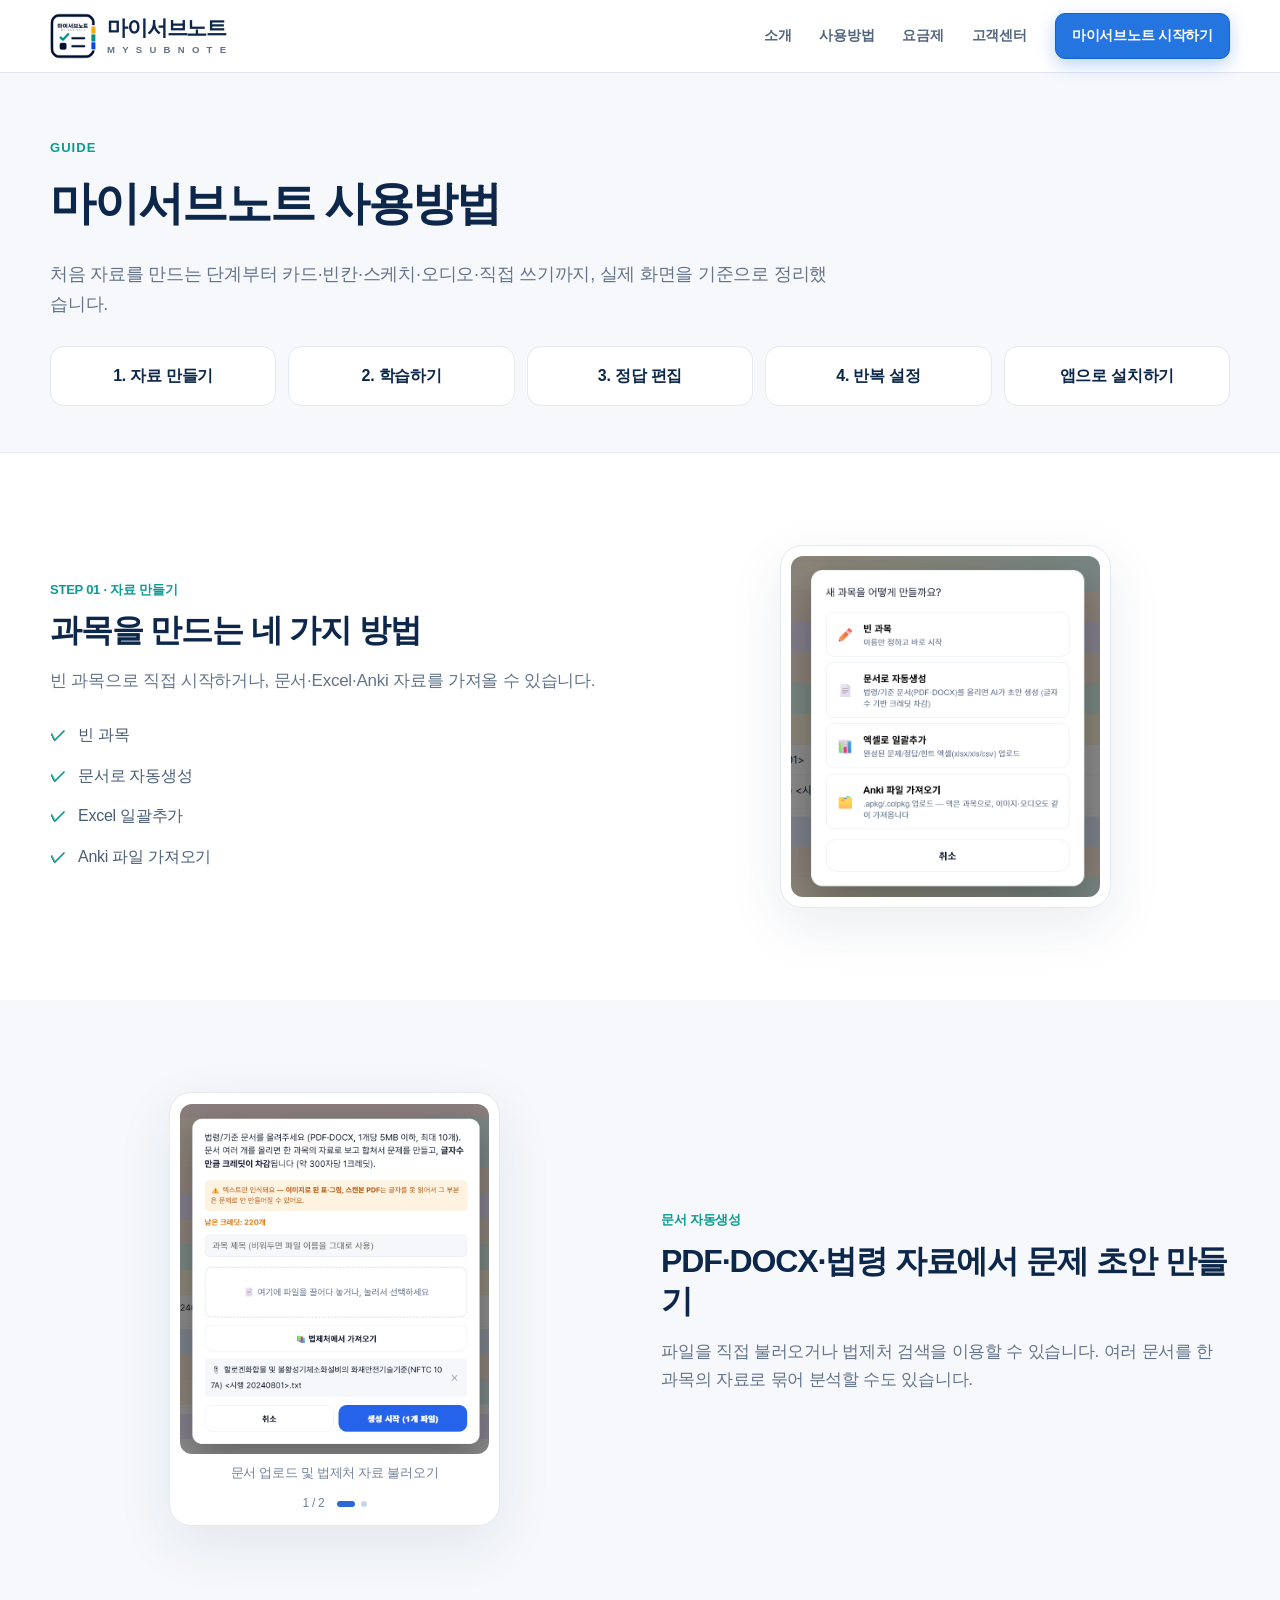
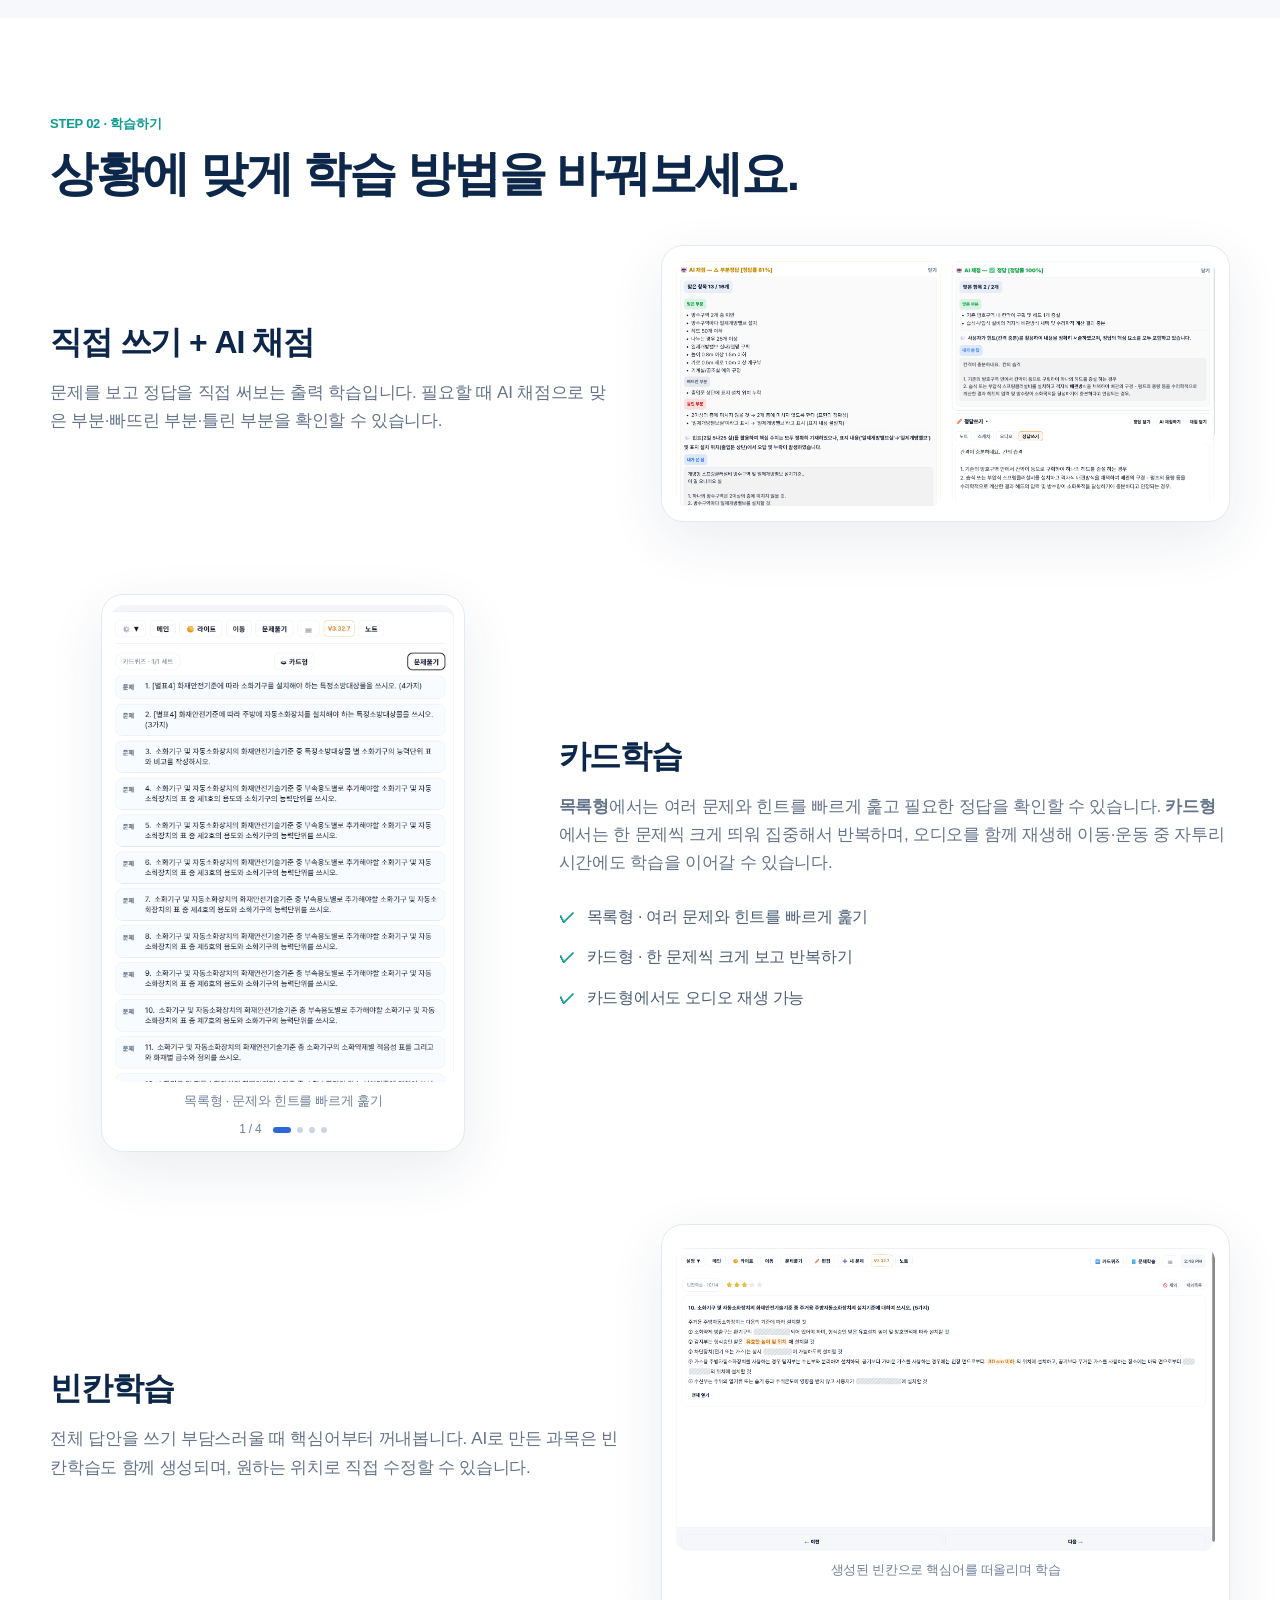
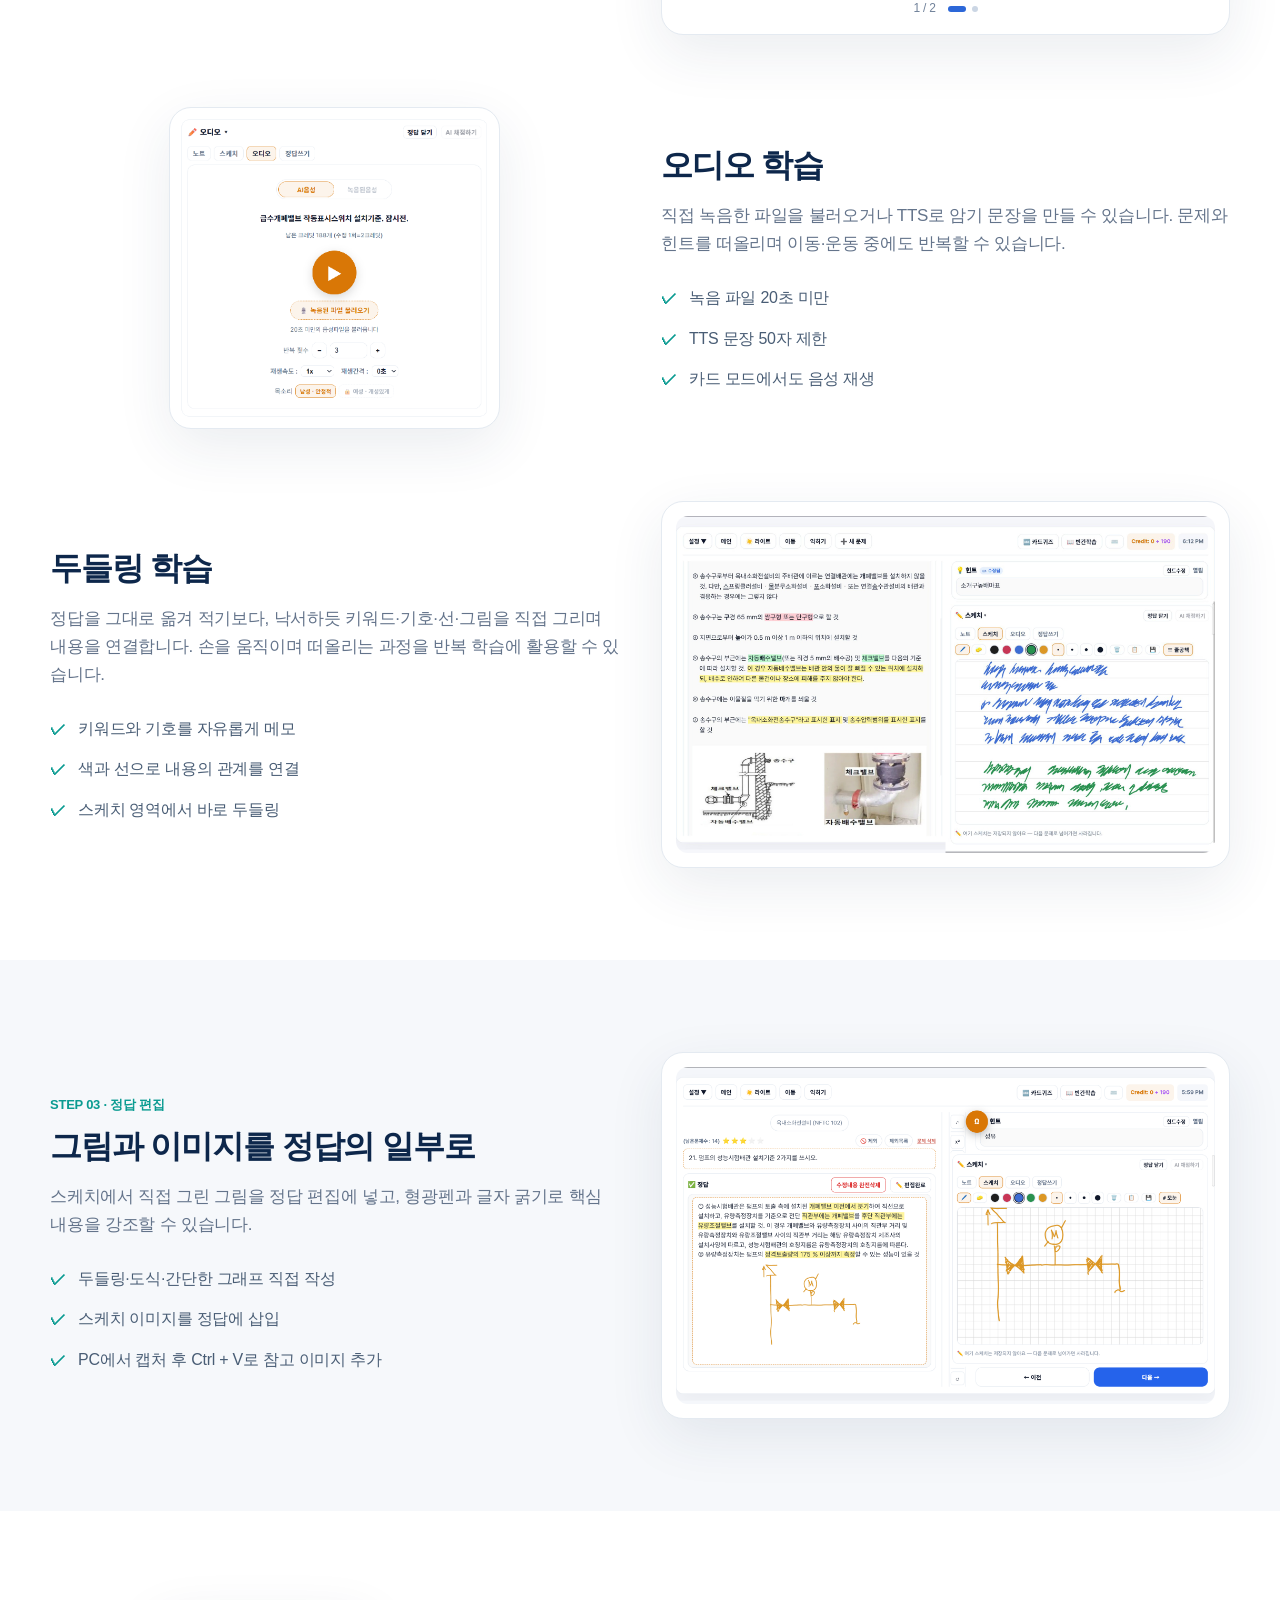
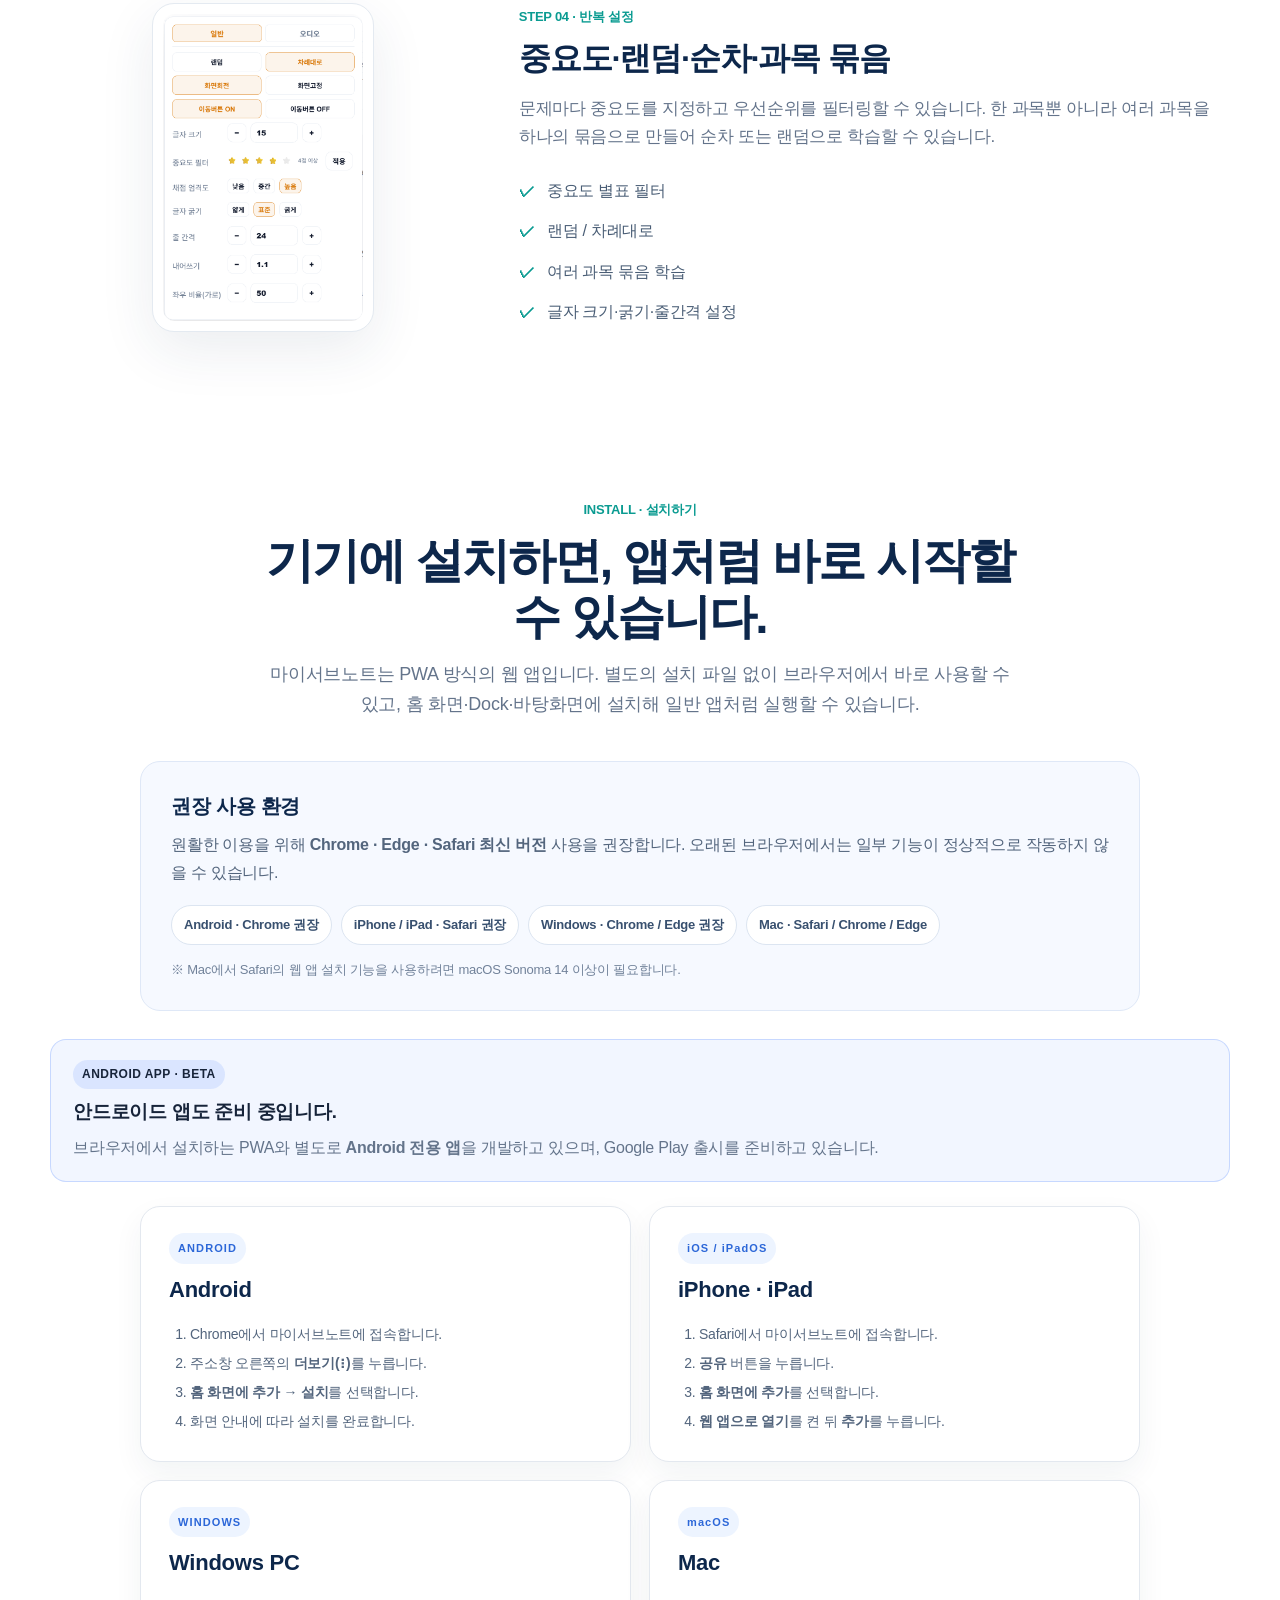
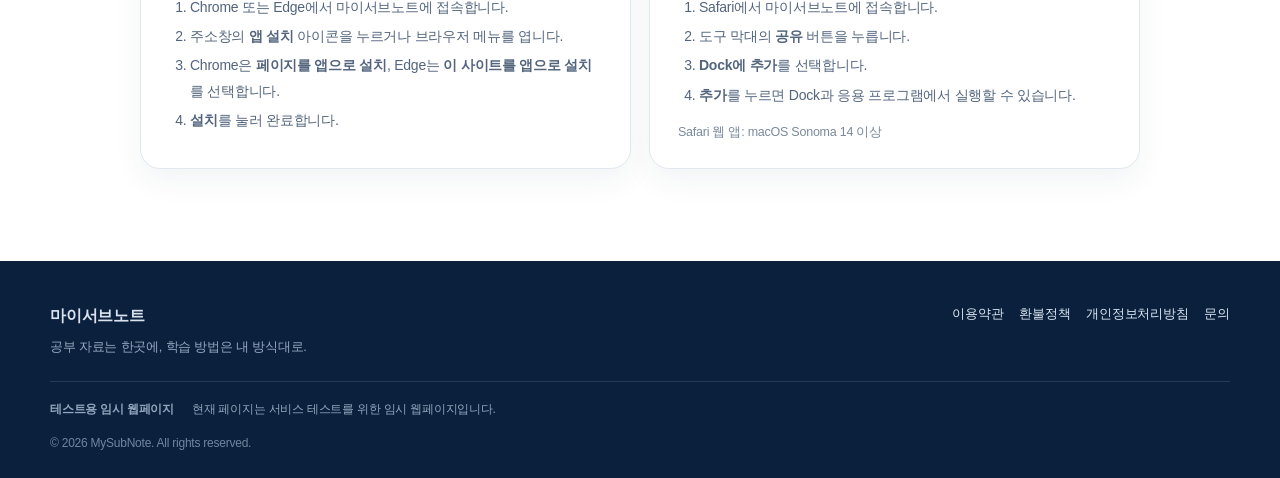
==== commit 6e4d0e3b: "출시 준비 중 문구로 수정" ====
--- a/guide.html
+++ b/guide.html
@@ -64,7 +64,7 @@
 <section id="install" class="section install-section"><div class="container">
  <div class="section-head center"><span class="step">INSTALL · 설치하기</span><h2>기기에 설치하면, 앱처럼 바로 시작할 수 있습니다.</h2><p class="lead">마이서브노트는 PWA 방식의 웹 앱입니다. 별도의 설치 파일 없이 브라우저에서 바로 사용할 수 있고, 홈 화면·Dock·바탕화면에 설치해 일반 앱처럼 실행할 수 있습니다.</p></div>
  <div class="env-box"><h3>권장 사용 환경</h3><p>원활한 이용을 위해 <b>Chrome · Edge · Safari 최신 버전</b> 사용을 권장합니다. 오래된 브라우저에서는 일부 기능이 정상적으로 작동하지 않을 수 있습니다.</p><div class="env-tags"><span>Android · Chrome 권장</span><span>iPhone / iPad · Safari 권장</span><span>Windows · Chrome / Edge 권장</span><span>Mac · Safari / Chrome / Edge</span></div><p class="env-note">※ Mac에서 Safari의 웹 앱 설치 기능을 사용하려면 macOS Sonoma 14 이상이 필요합니다.</p></div>
- <div class="android-beta-box"><div><span class="beta-badge">ANDROID APP · BETA</span><h3>안드로이드 앱도 준비 중입니다.</h3><p>브라우저에서 설치하는 PWA와 별도로 <b>Android 전용 앱</b>을 개발하고 있으며, 현재 Google Play 베타테스트를 진행하고 있습니다.</p></div></div>
+ <div class="android-beta-box"><div><span class="beta-badge">ANDROID APP · BETA</span><h3>안드로이드 앱도 준비 중입니다.</h3><p>브라우저에서 설치하는 PWA와 별도로 <b>Android 전용 앱</b>을 개발하고 있으며, Google Play 출시를 준비하고 있습니다.</p></div></div>
  <div class="install-grid">
   <article class="install-card"><div class="os-badge">ANDROID</div><h3>Android</h3><ol><li>Chrome에서 마이서브노트에 접속합니다.</li><li>주소창 오른쪽의 <b>더보기(⋮)</b>를 누릅니다.</li><li><b>홈 화면에 추가 → 설치</b>를 선택합니다.</li><li>화면 안내에 따라 설치를 완료합니다.</li></ol></article>
   <article class="install-card"><div class="os-badge">iOS / iPadOS</div><h3>iPhone · iPad</h3><ol><li>Safari에서 마이서브노트에 접속합니다.</li><li><b>공유</b> 버튼을 누릅니다.</li><li><b>홈 화면에 추가</b>를 선택합니다.</li><li><b>웹 앱으로 열기</b>를 켠 뒤 <b>추가</b>를 누릅니다.</li></ol></article>
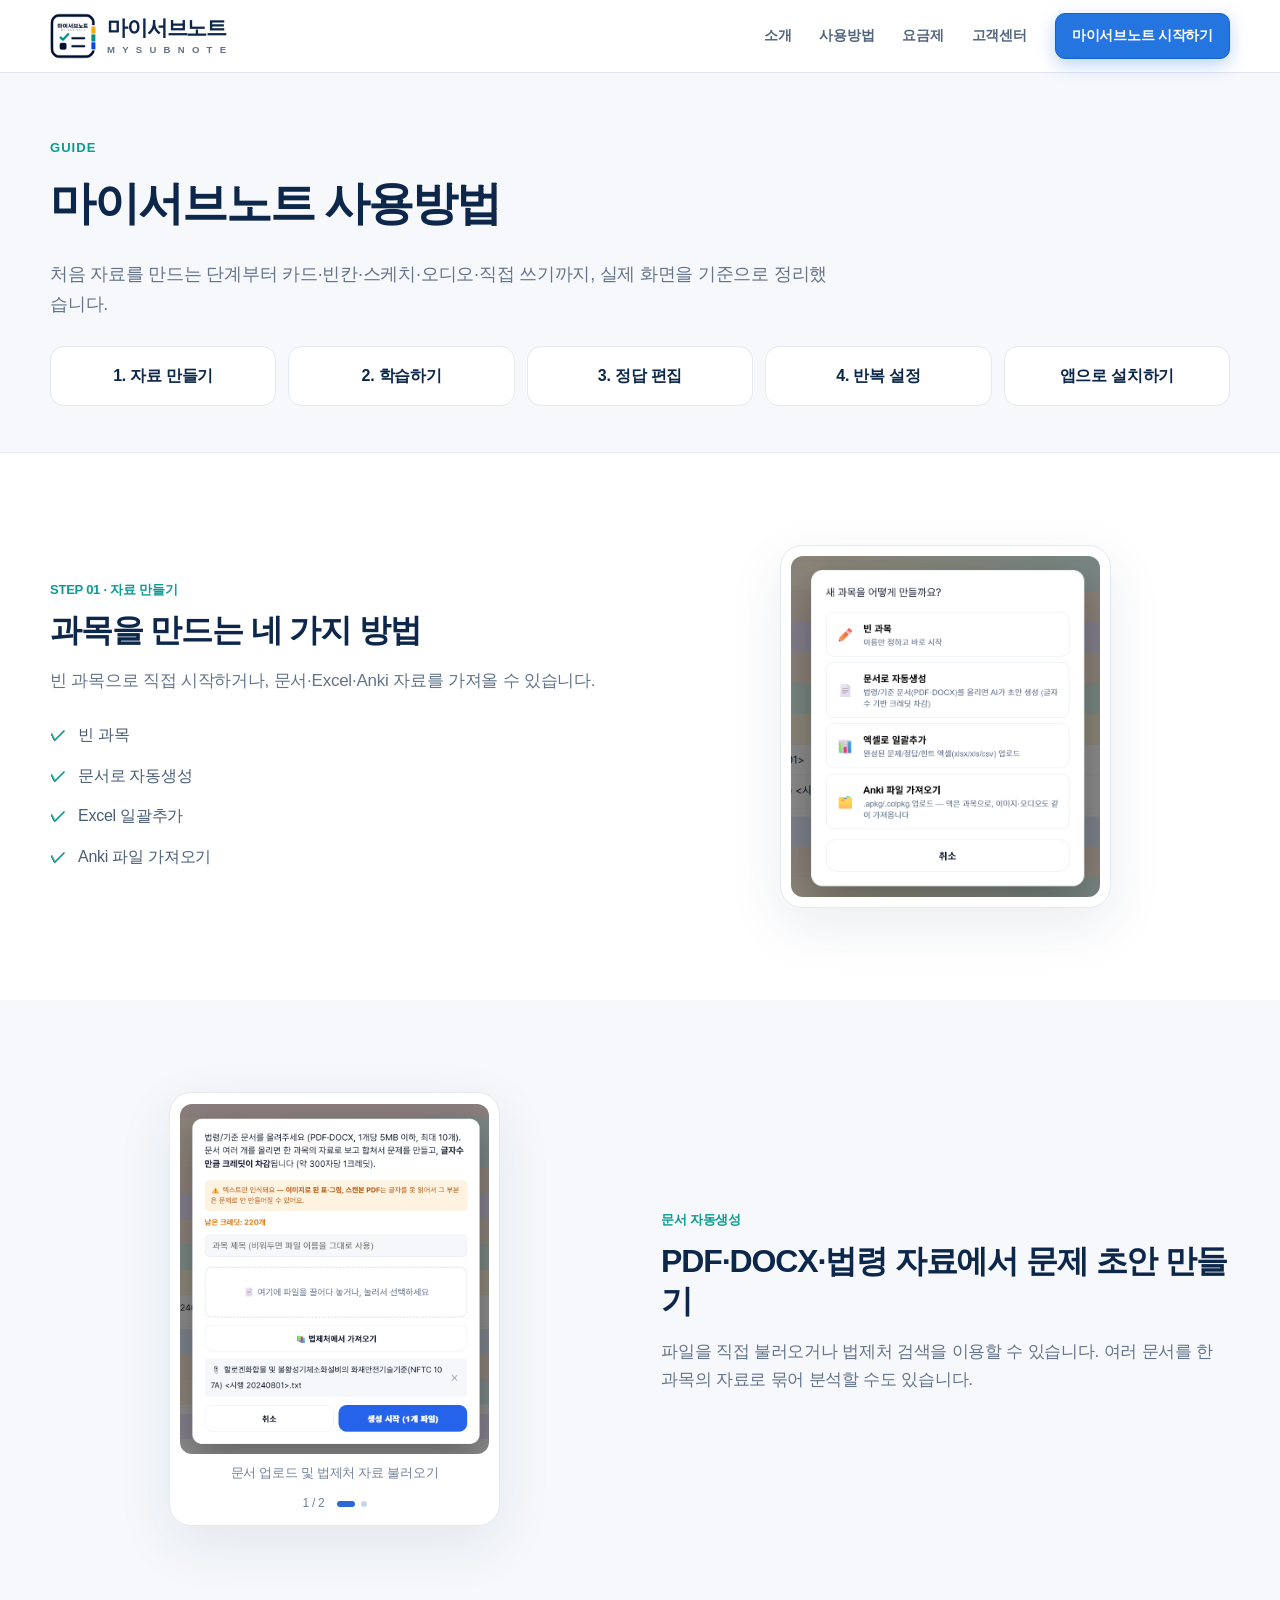
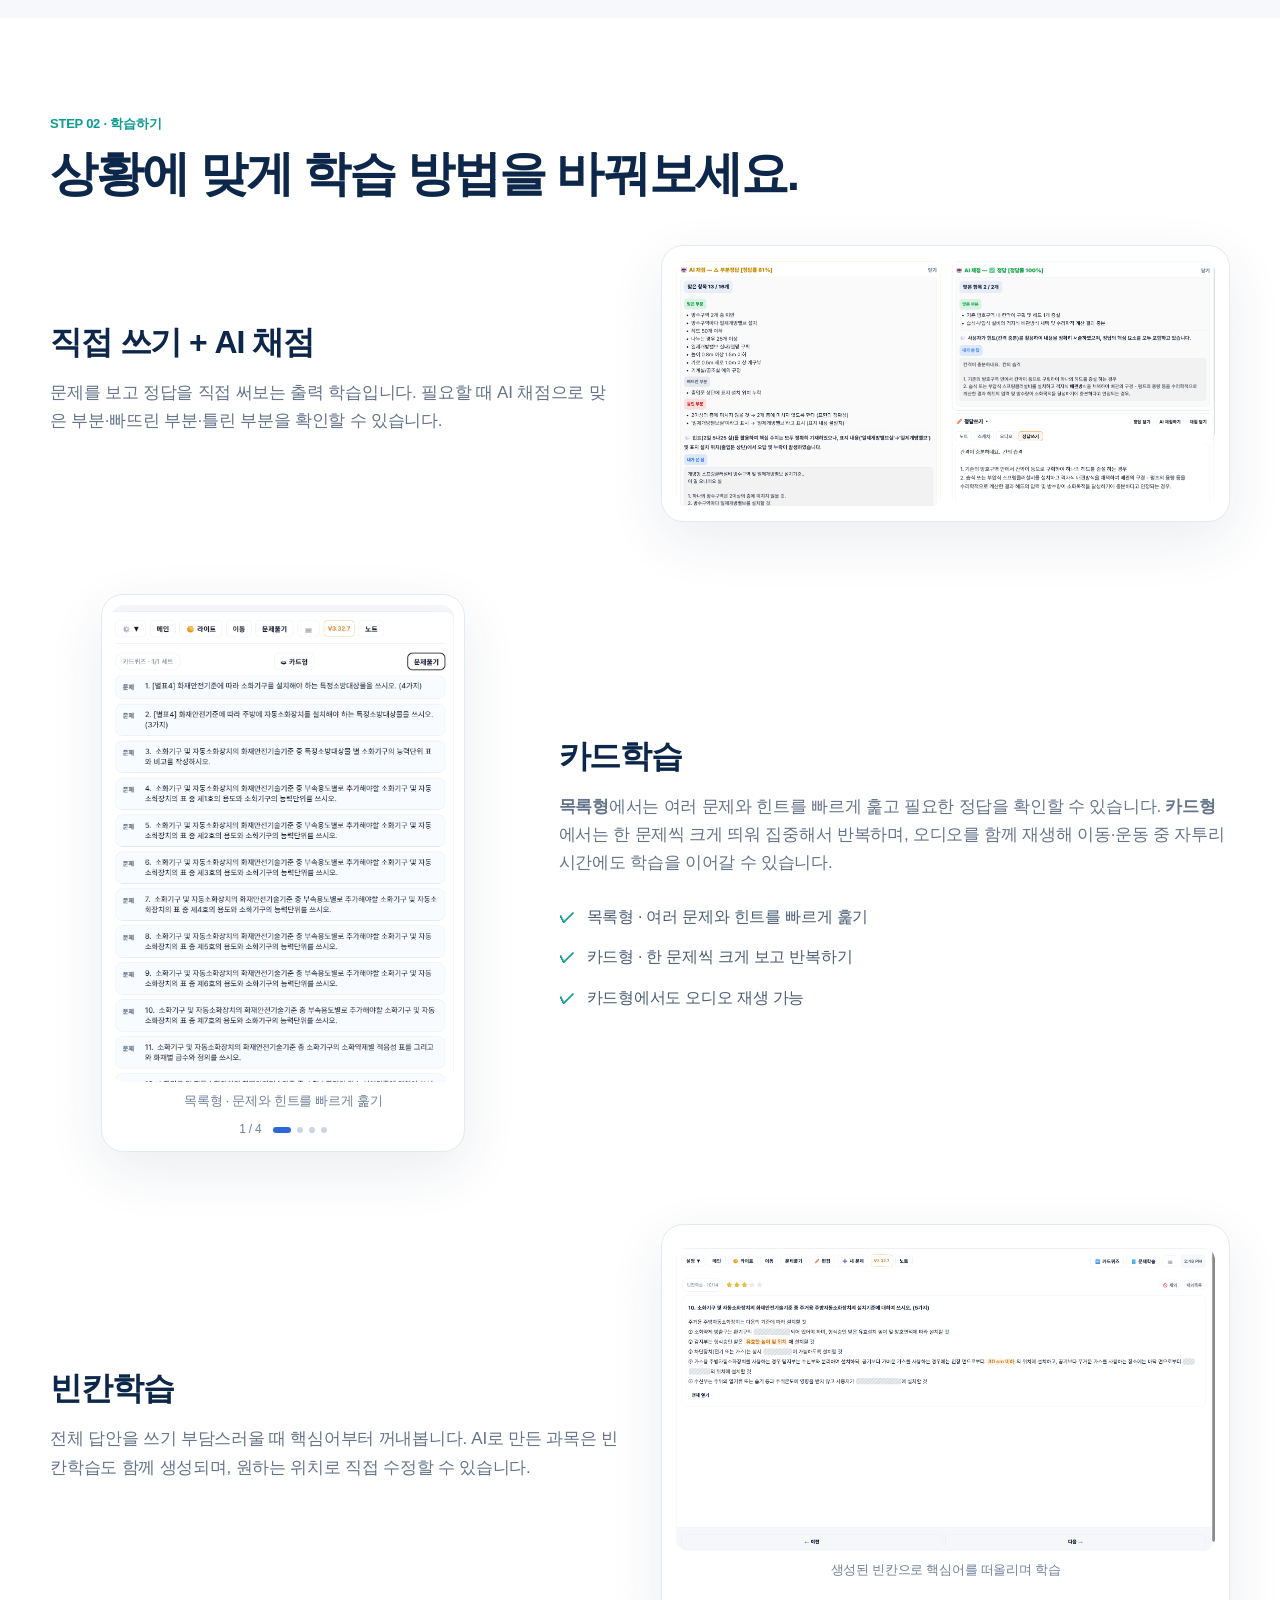
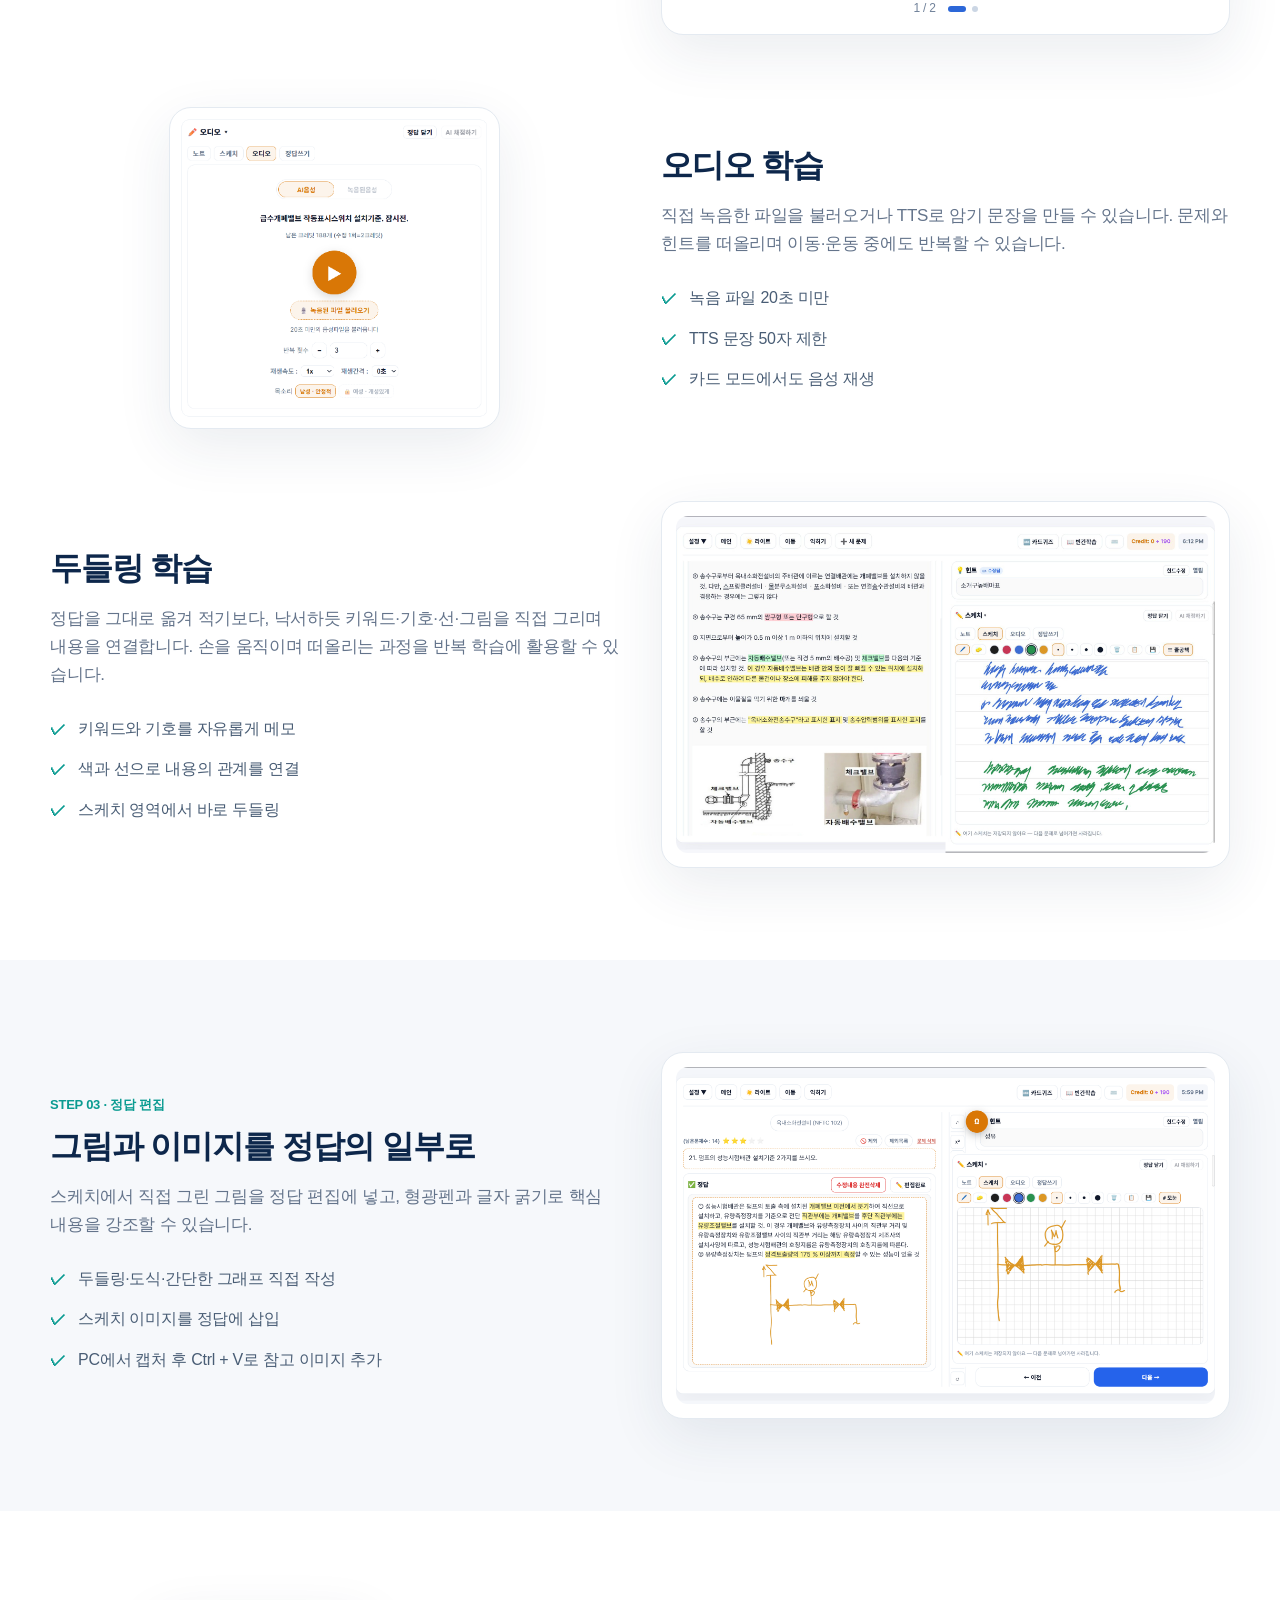
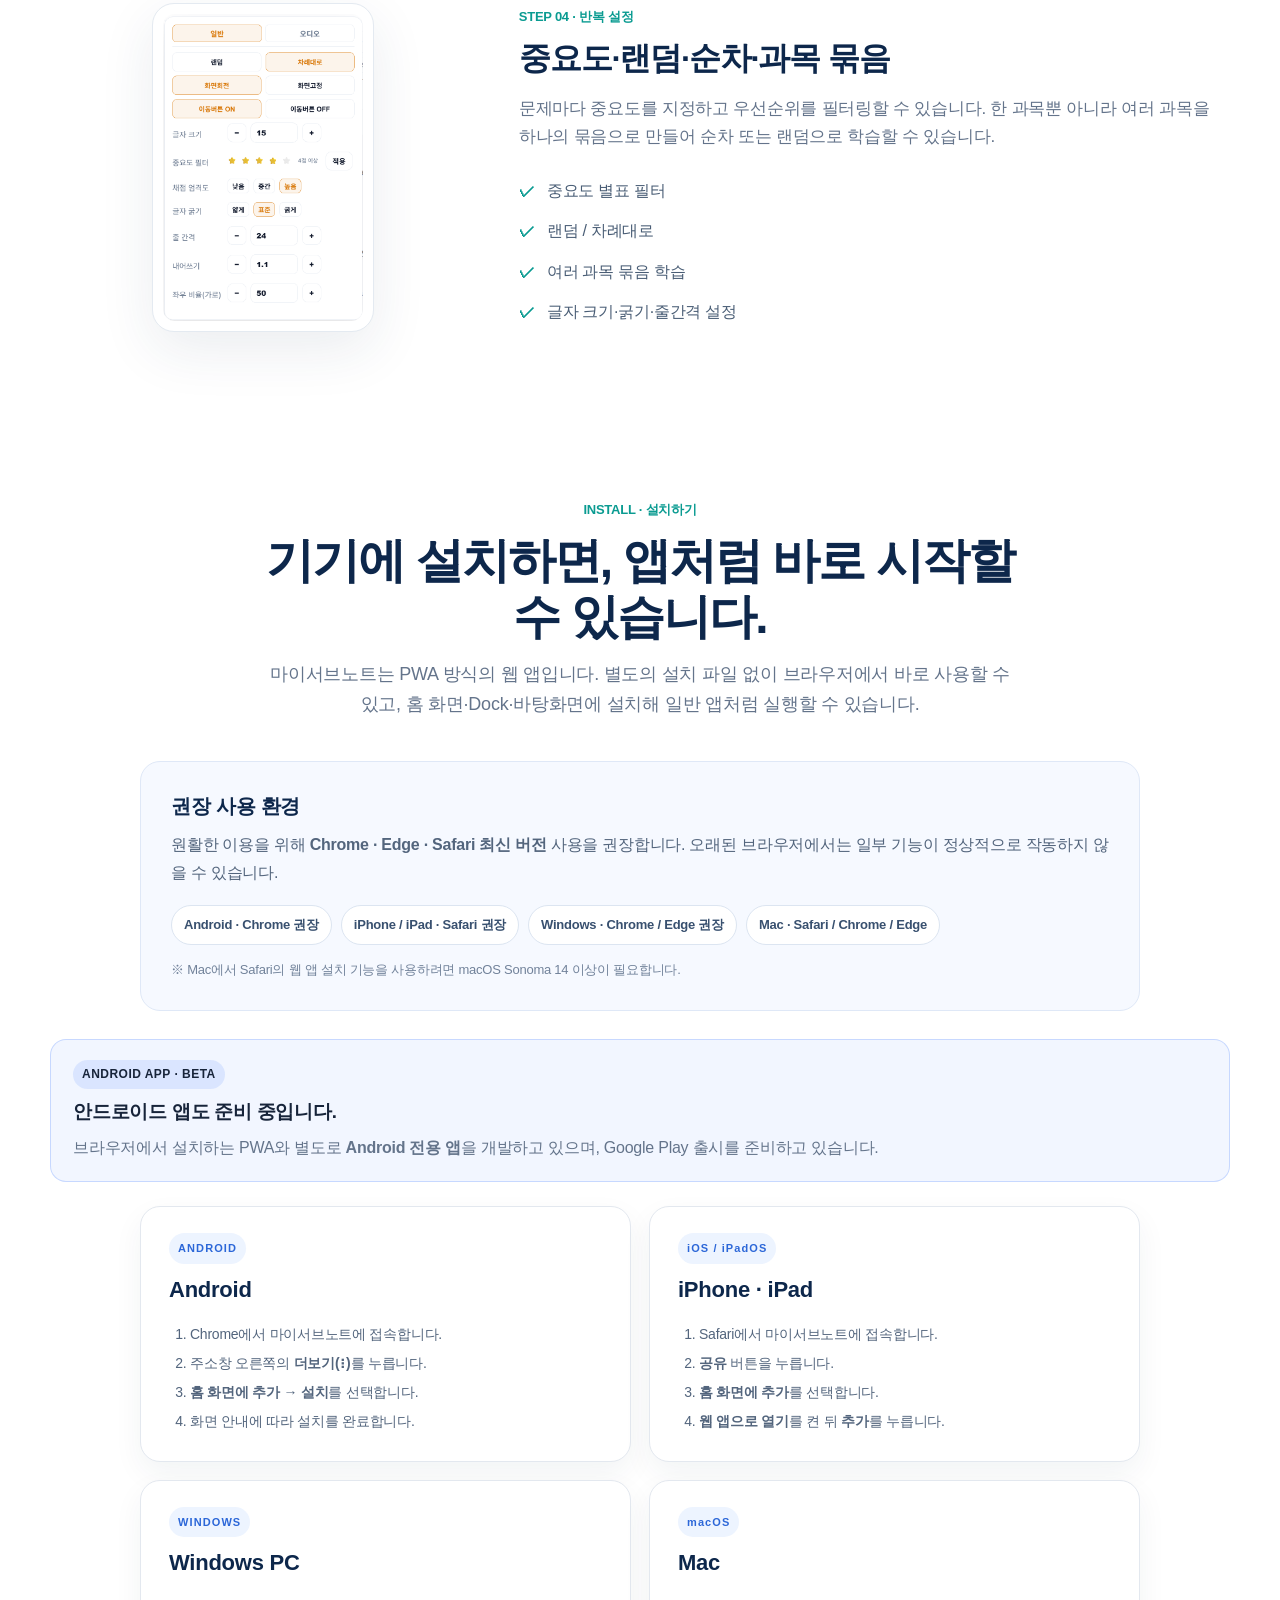
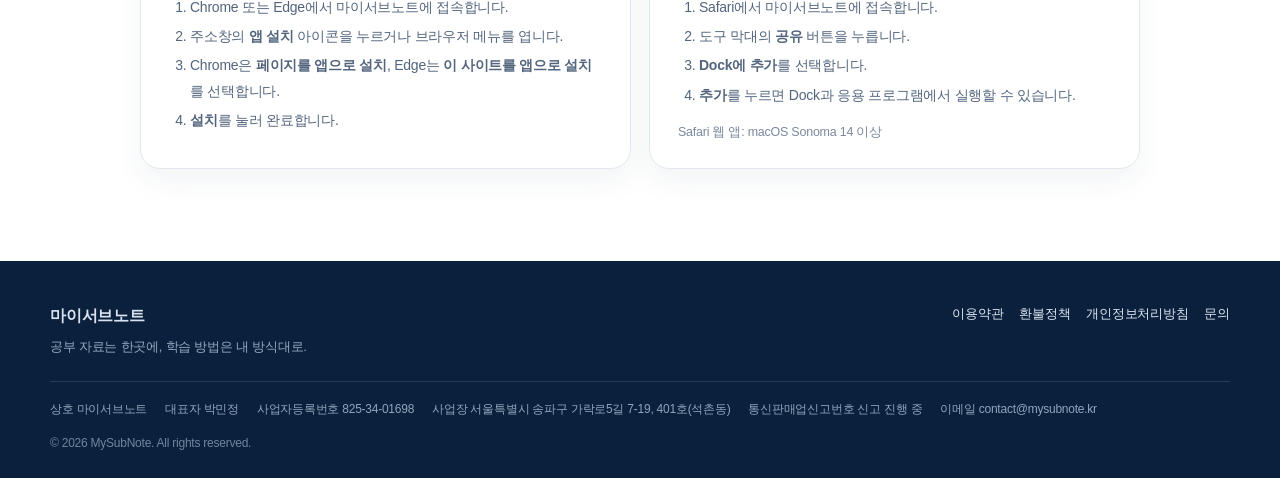
==== commit 91105040: "사업자정보 표시" ====
--- a/guide.html
+++ b/guide.html
@@ -82,7 +82,7 @@
         <a href="terms.html">이용약관</a><a href="refund.html">환불정책</a><a href="privacy.html">개인정보처리방침</a><a href="mailto:contact@mysubnote.kr">문의</a>
       </div>
     </div>
-    <div class="business test-footer-notice"><span><b>테스트용 임시 웹페이지</b></span><span>현재 페이지는 서비스 테스트를 위한 임시 웹페이지입니다.</span></div>
+    <div class="business"><span>상호 마이서브노트</span><span>대표자 박민정</span><span>사업자등록번호 825-34-01698</span><span>사업장 서울특별시 송파구 가락로5길 7-19, 401호(석촌동)</span><span>통신판매업신고번호 신고 진행 중</span><span>이메일 contact@mysubnote.kr</span></div>
     <div class="copyright">© 2026 MySubNote. All rights reserved.</div>
   </div>
 </footer>
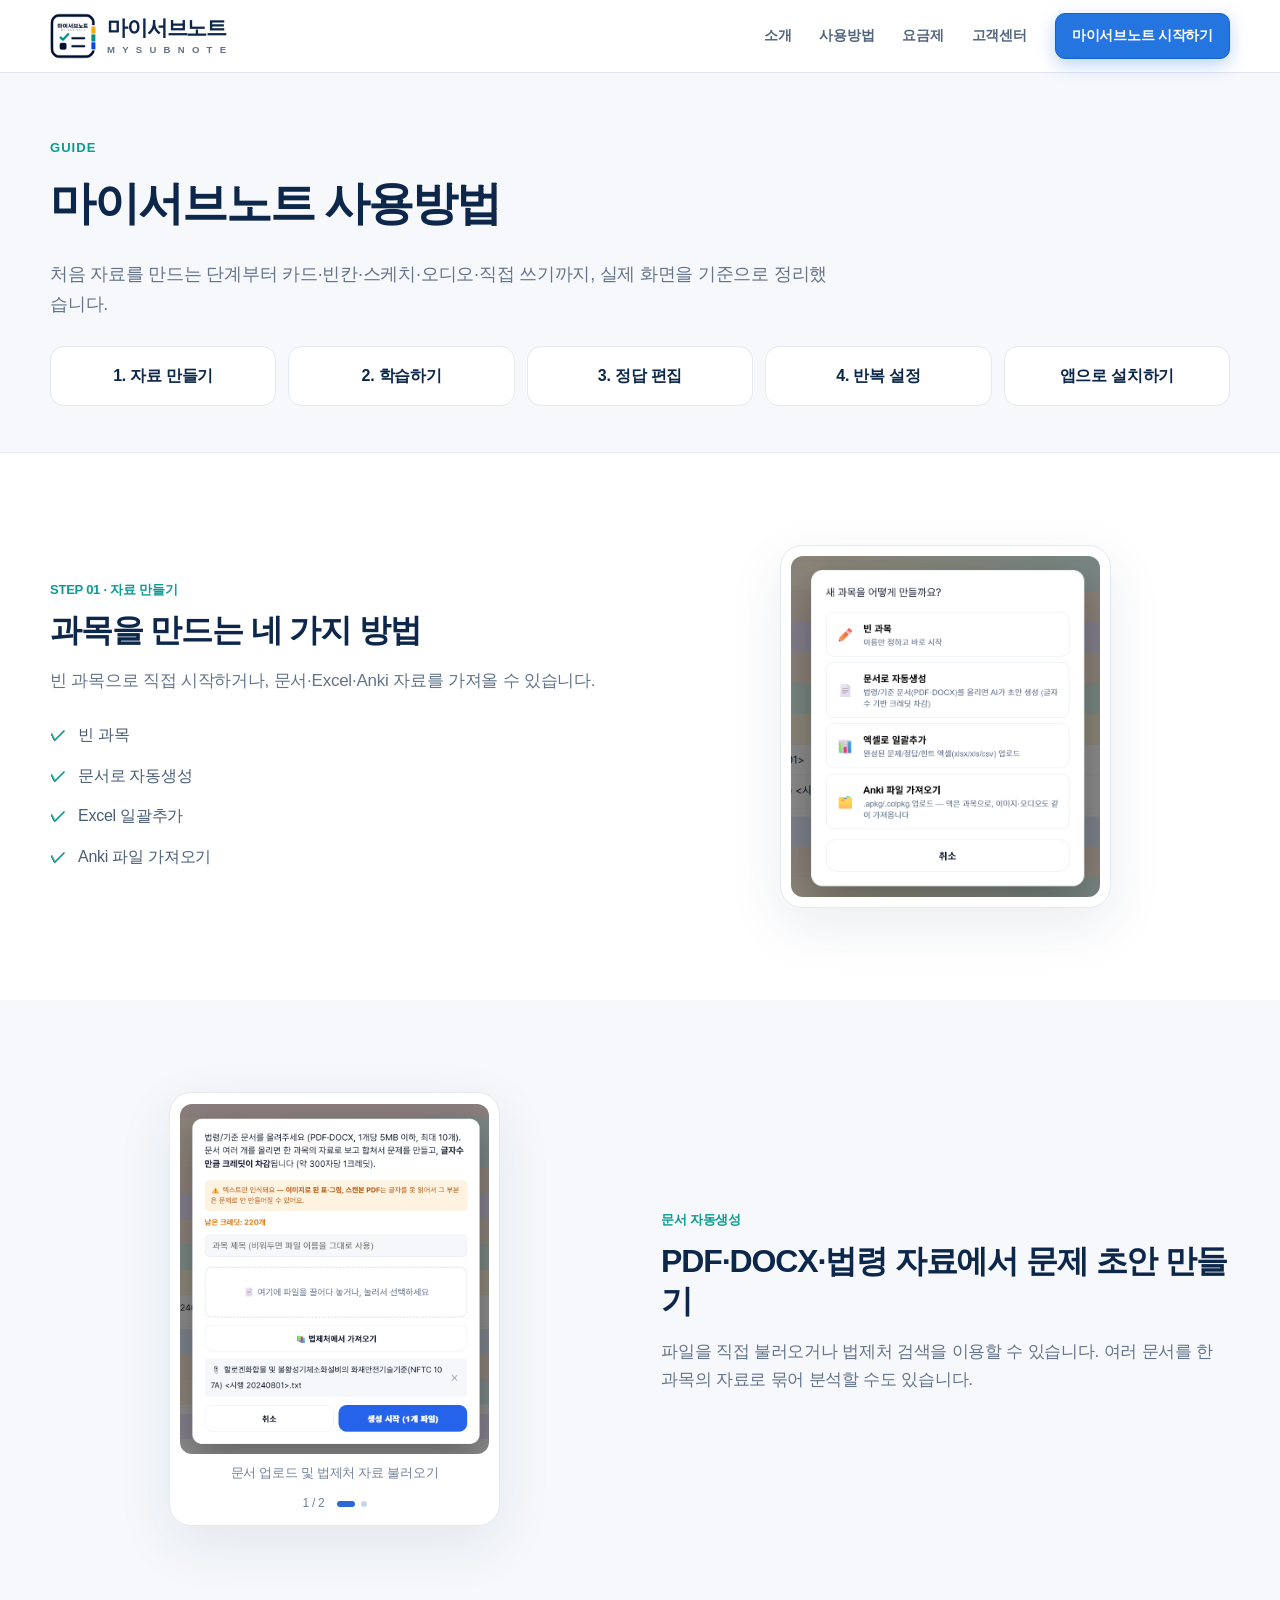
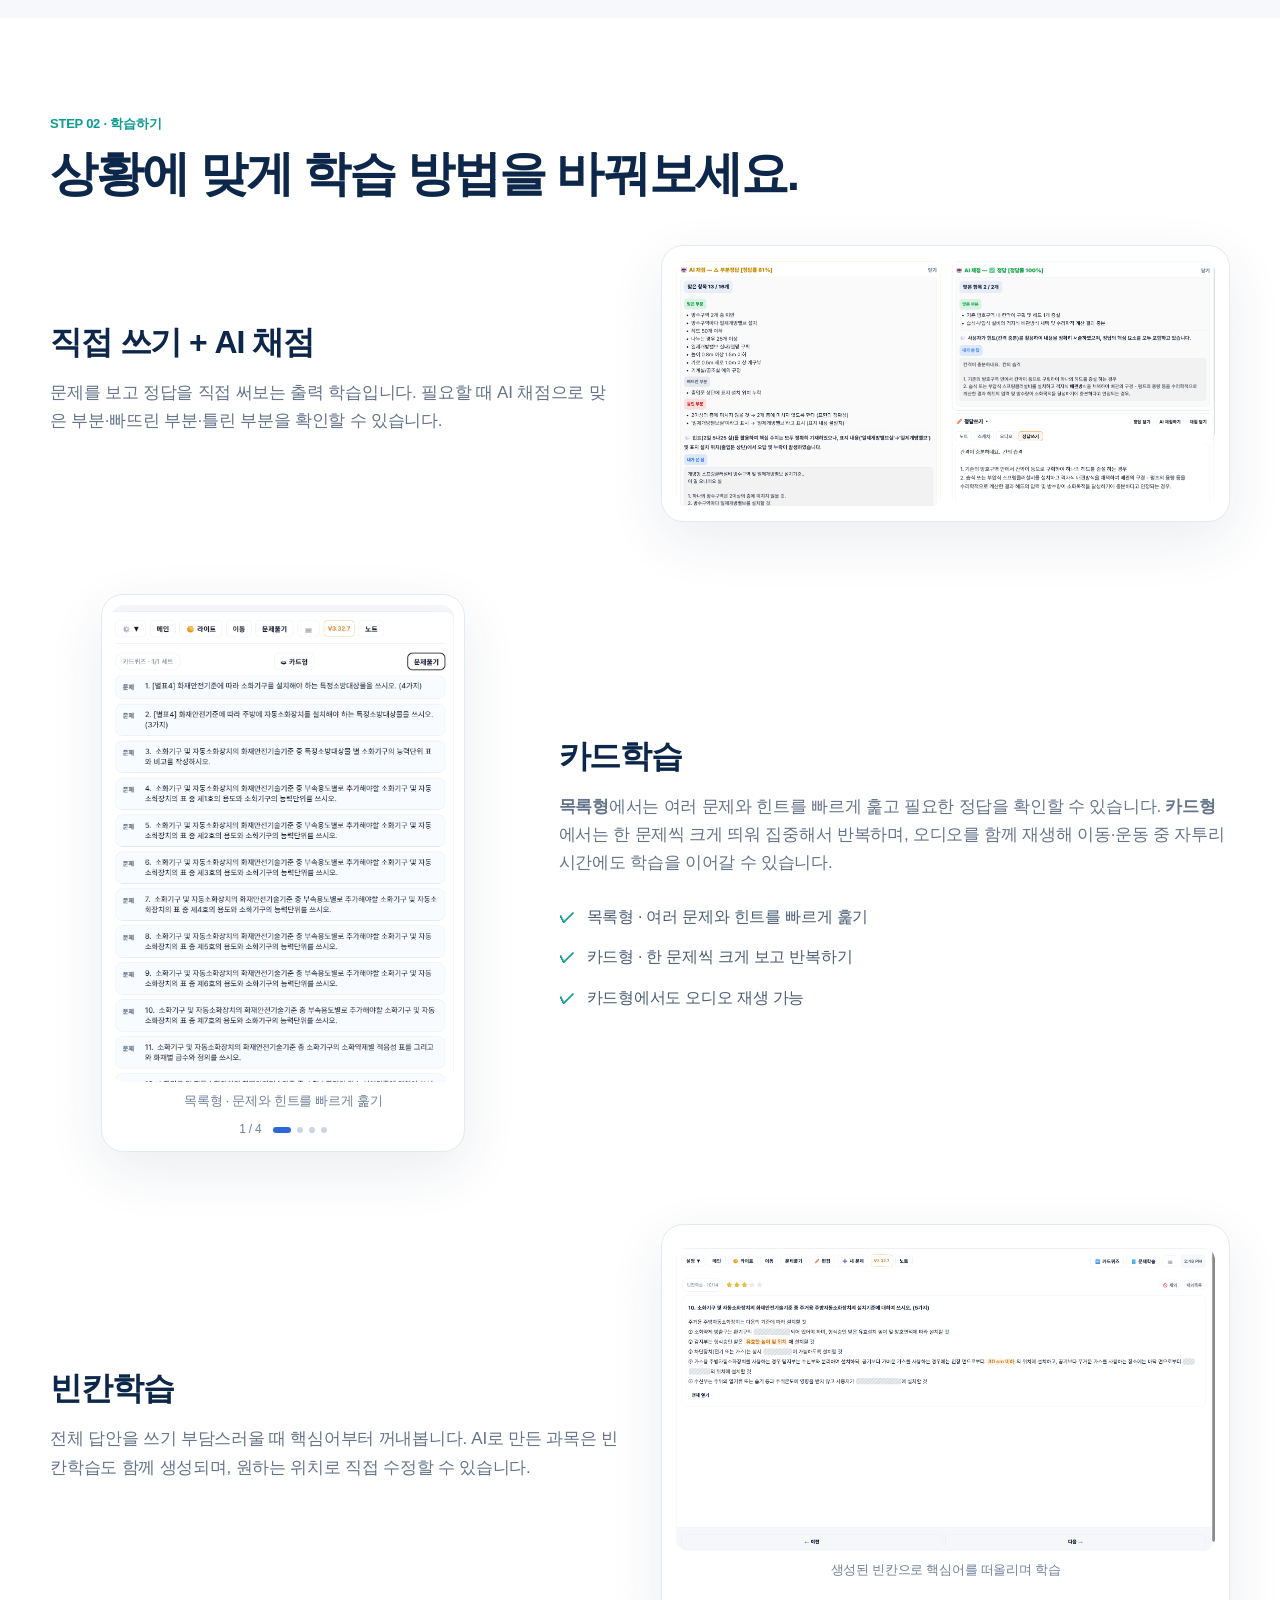
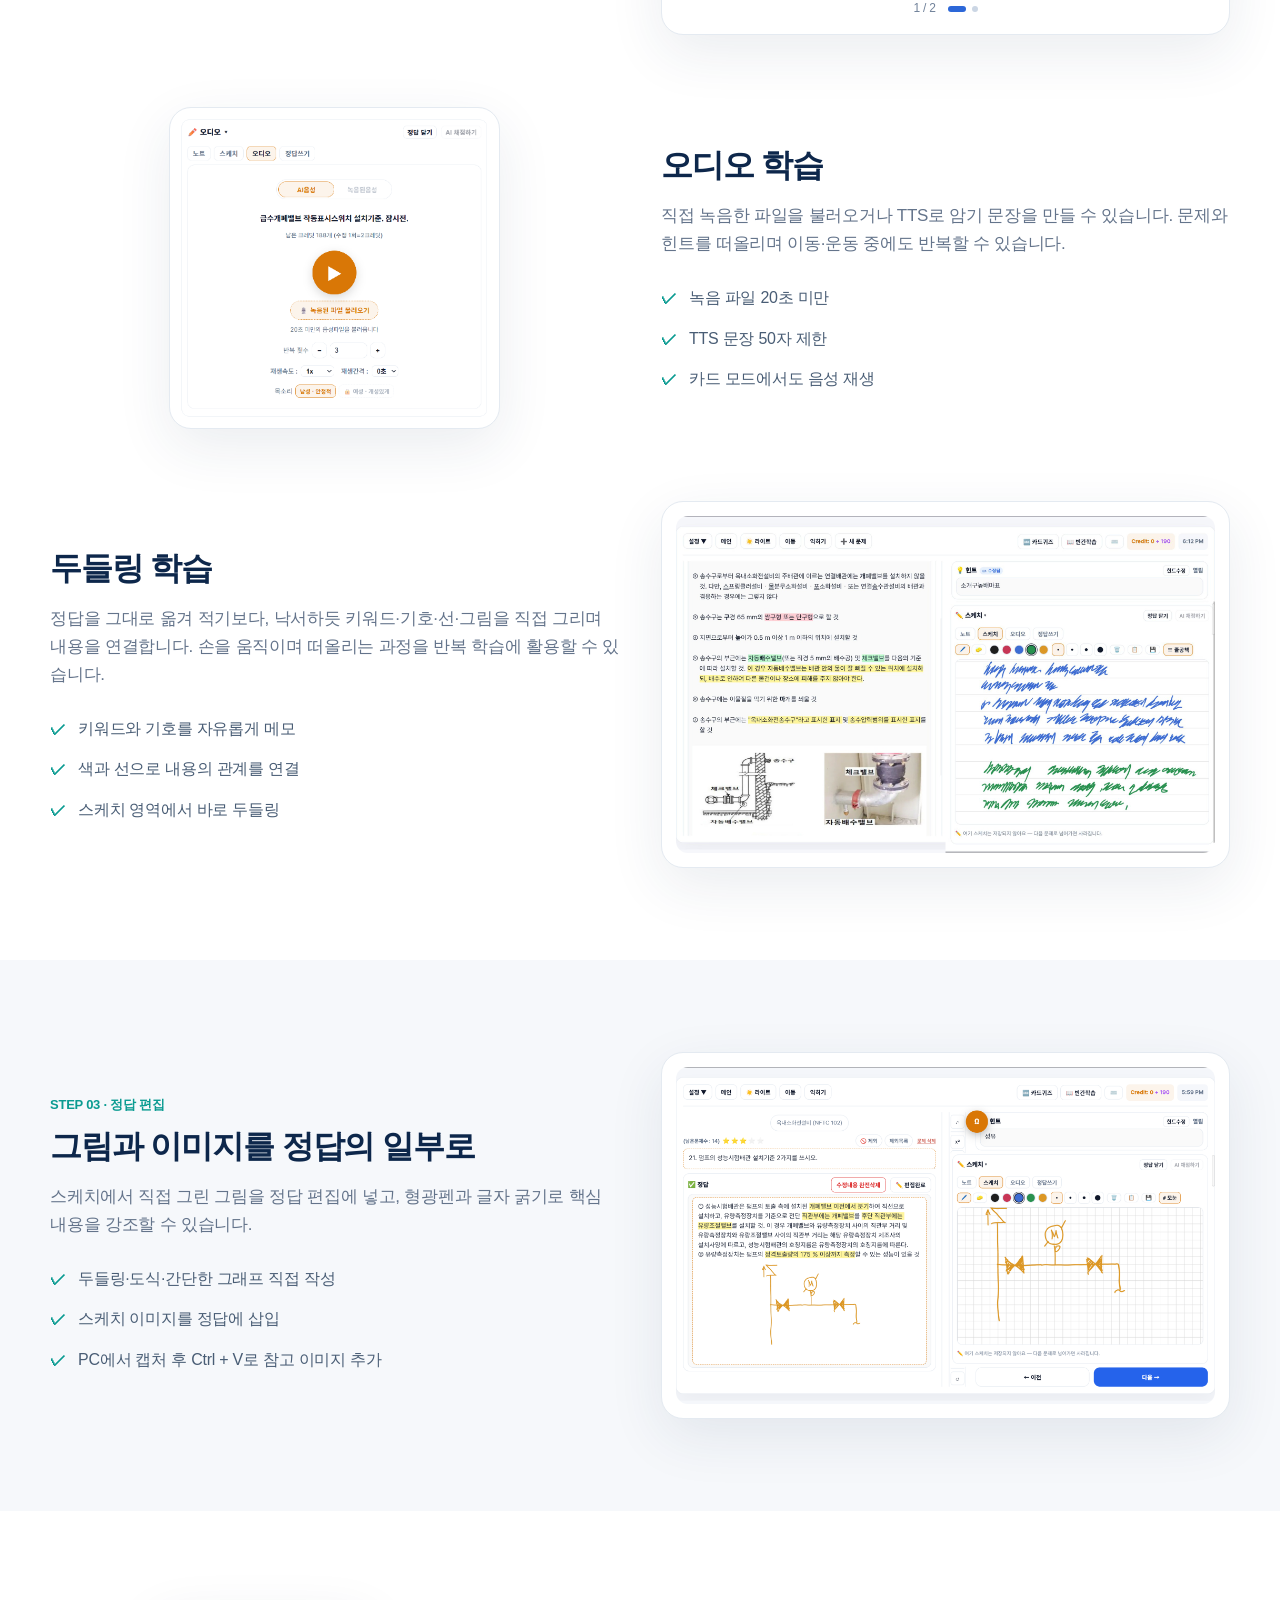
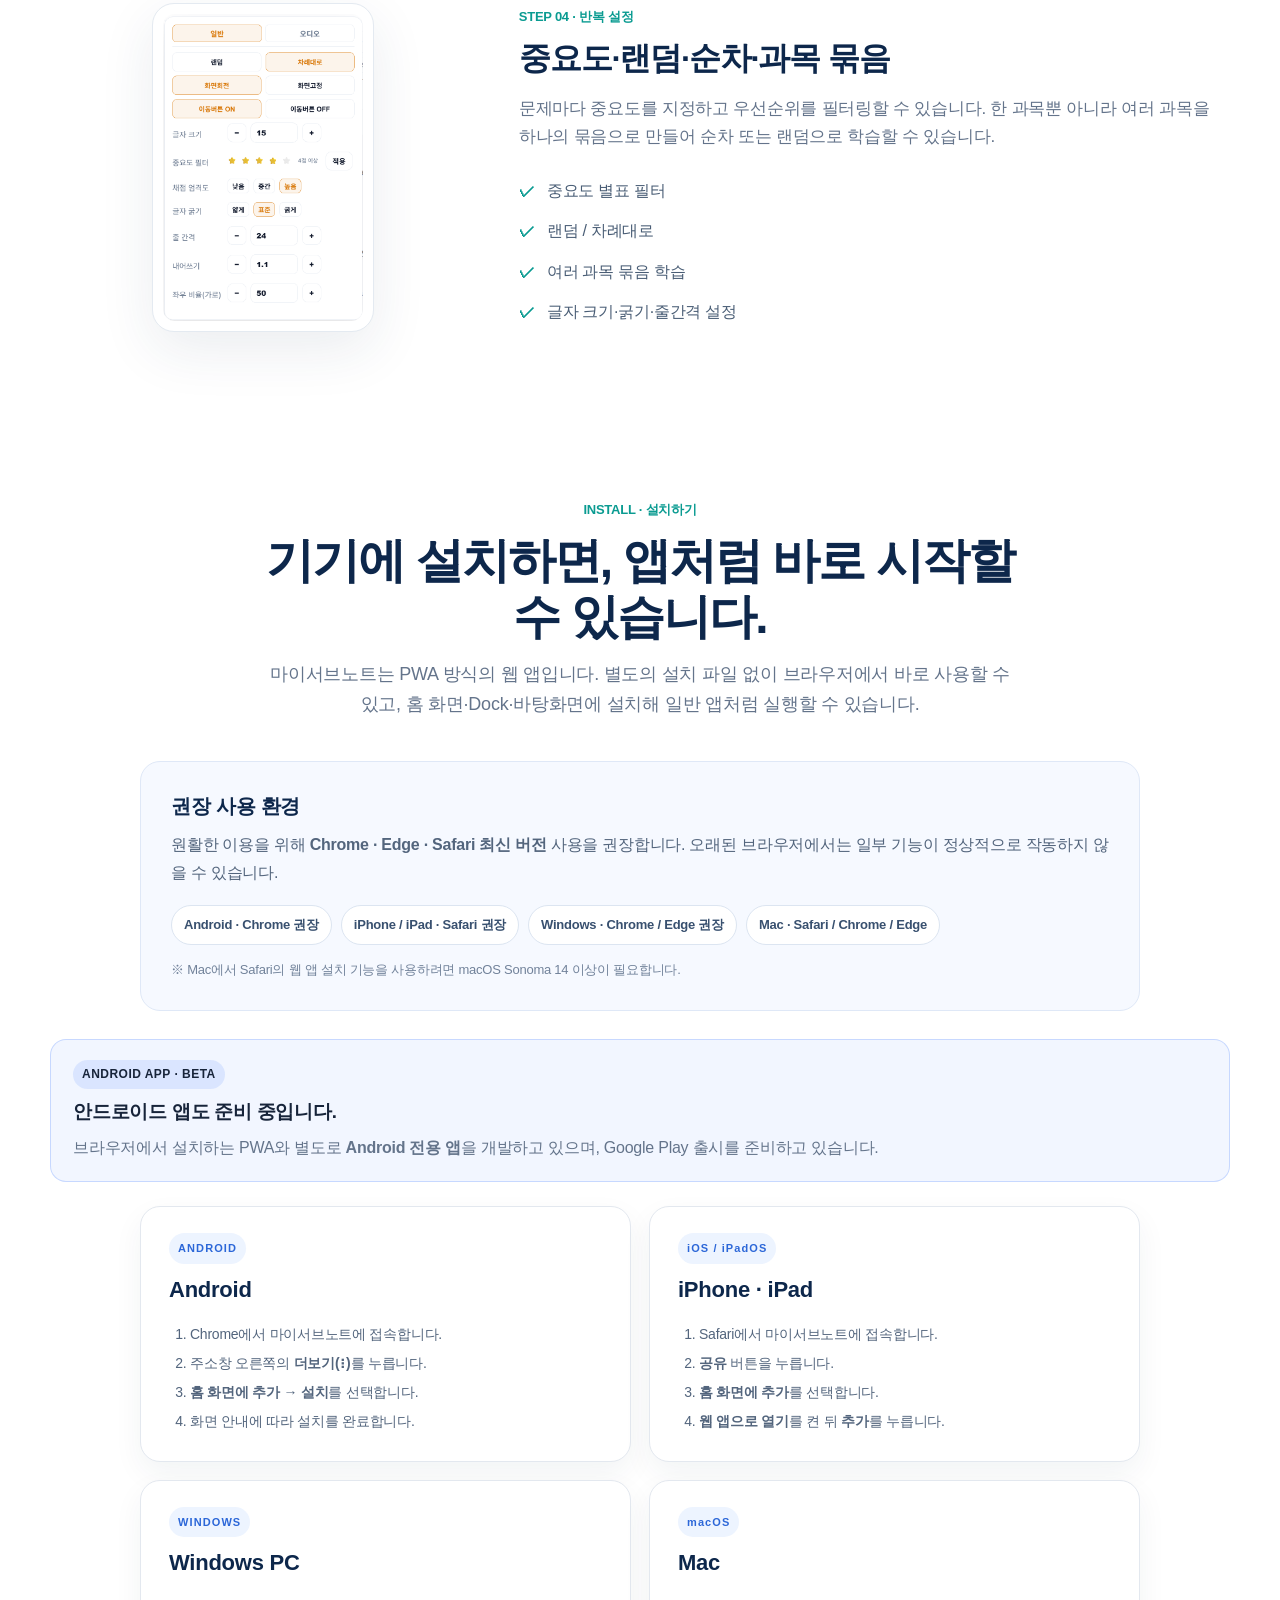
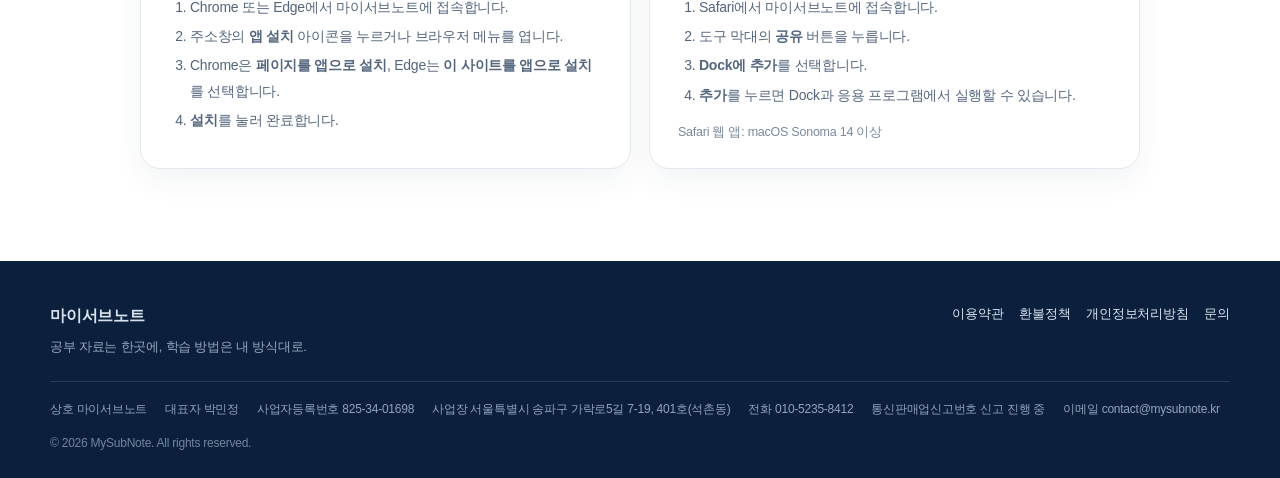
==== commit 9f5a825a: "요금제 페이지에 결제 진행 위치(앱 로그인 후) 안내 문구 추가" ====
--- a/guide.html
+++ b/guide.html
@@ -82,7 +82,7 @@
         <a href="terms.html">이용약관</a><a href="refund.html">환불정책</a><a href="privacy.html">개인정보처리방침</a><a href="mailto:contact@mysubnote.kr">문의</a>
       </div>
     </div>
-    <div class="business"><span>상호 마이서브노트</span><span>대표자 박민정</span><span>사업자등록번호 825-34-01698</span><span>사업장 서울특별시 송파구 가락로5길 7-19, 401호(석촌동)</span><span>통신판매업신고번호 신고 진행 중</span><span>이메일 contact@mysubnote.kr</span></div>
+    <div class="business"><span>상호 마이서브노트</span><span>대표자 박민정</span><span>사업자등록번호 825-34-01698</span><span>사업장 서울특별시 송파구 가락로5길 7-19, 401호(석촌동)</span><span>전화 010-5235-8412</span><span>통신판매업신고번호 신고 진행 중</span><span>이메일 contact@mysubnote.kr</span></div>
     <div class="copyright">© 2026 MySubNote. All rights reserved.</div>
   </div>
 </footer>
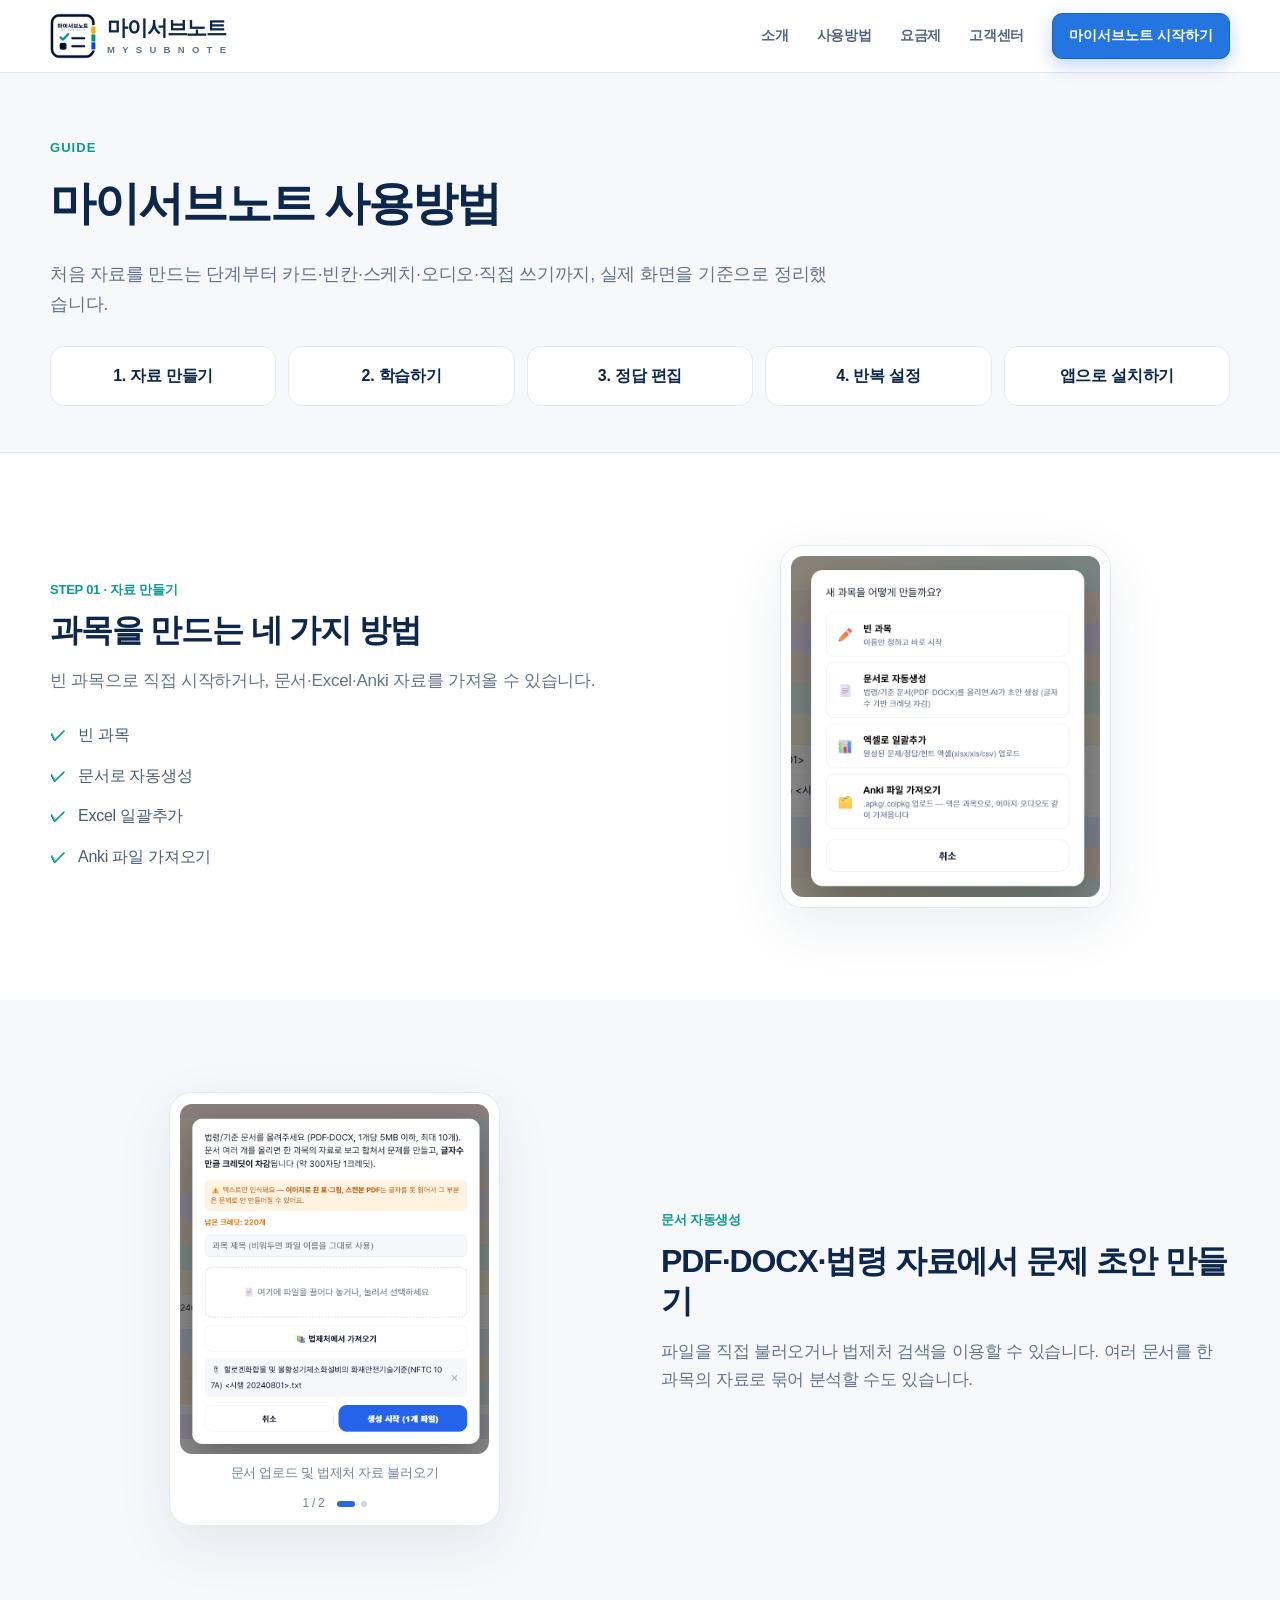
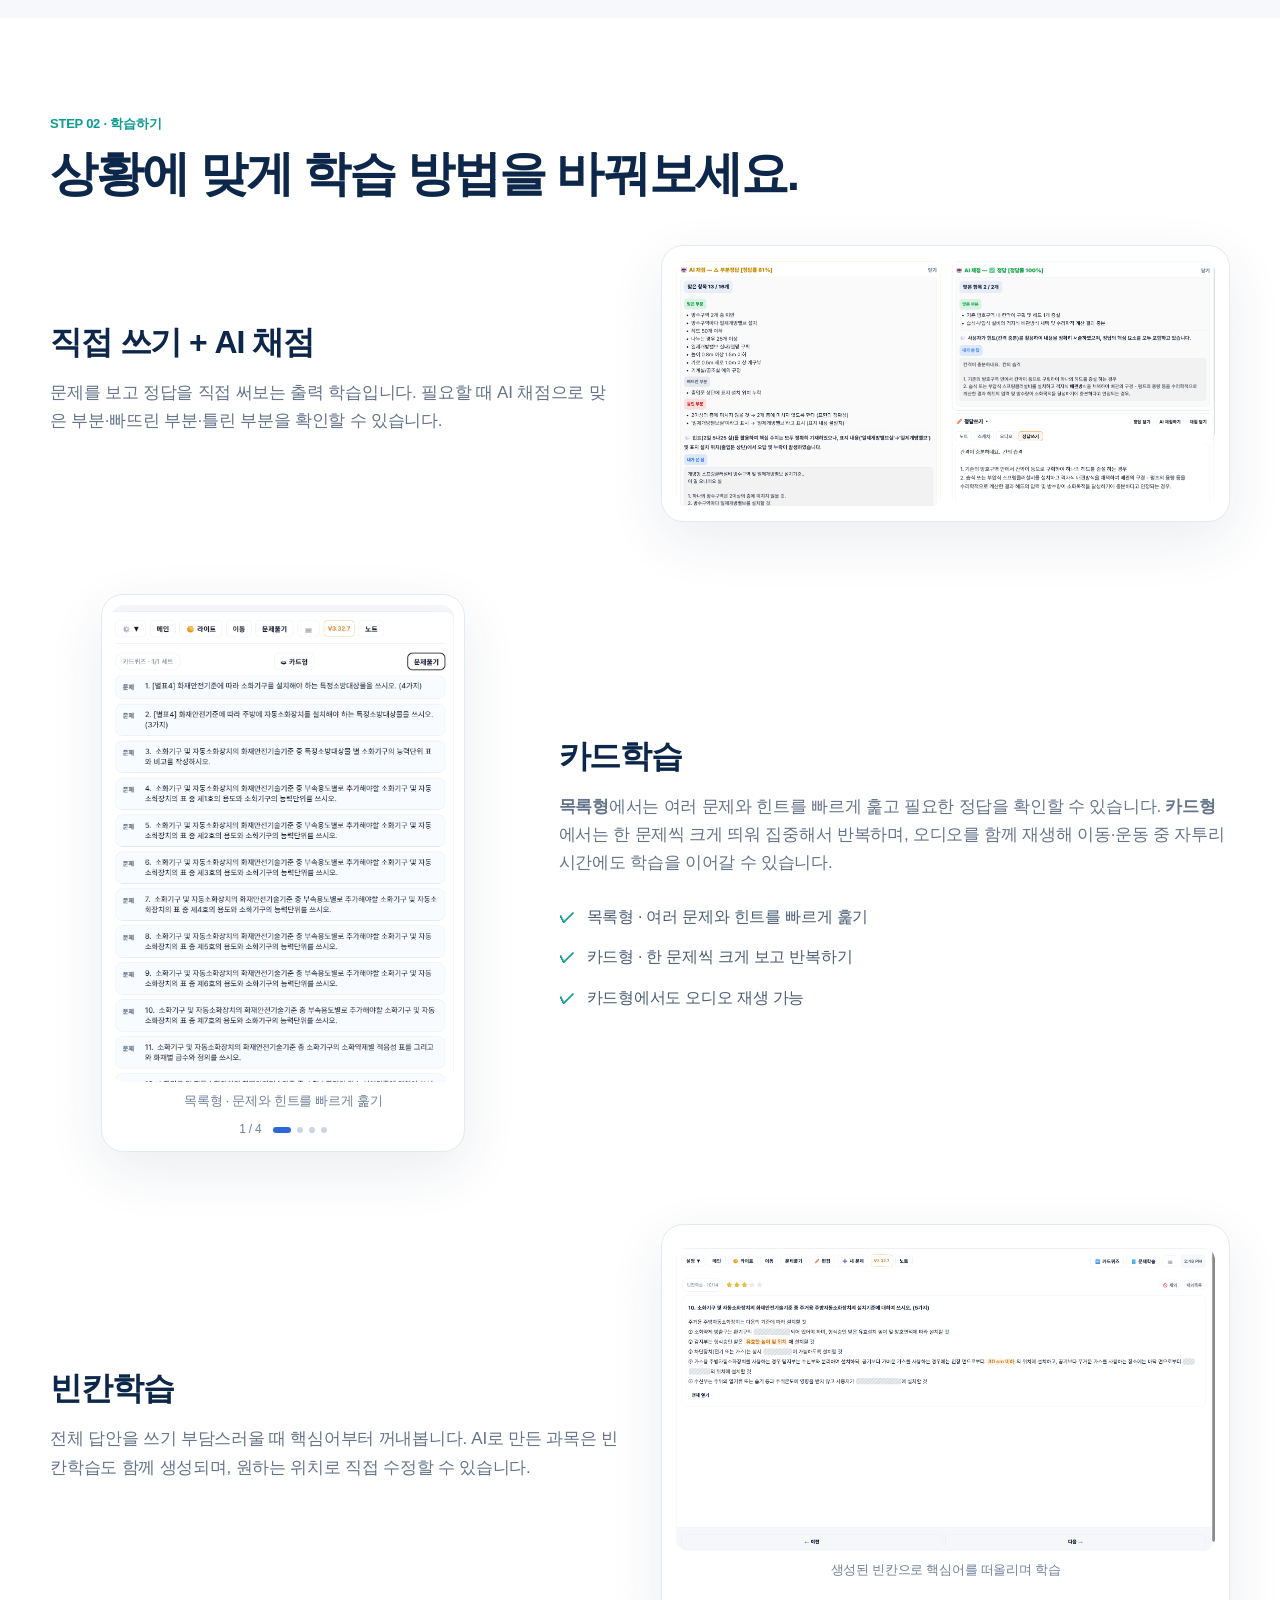
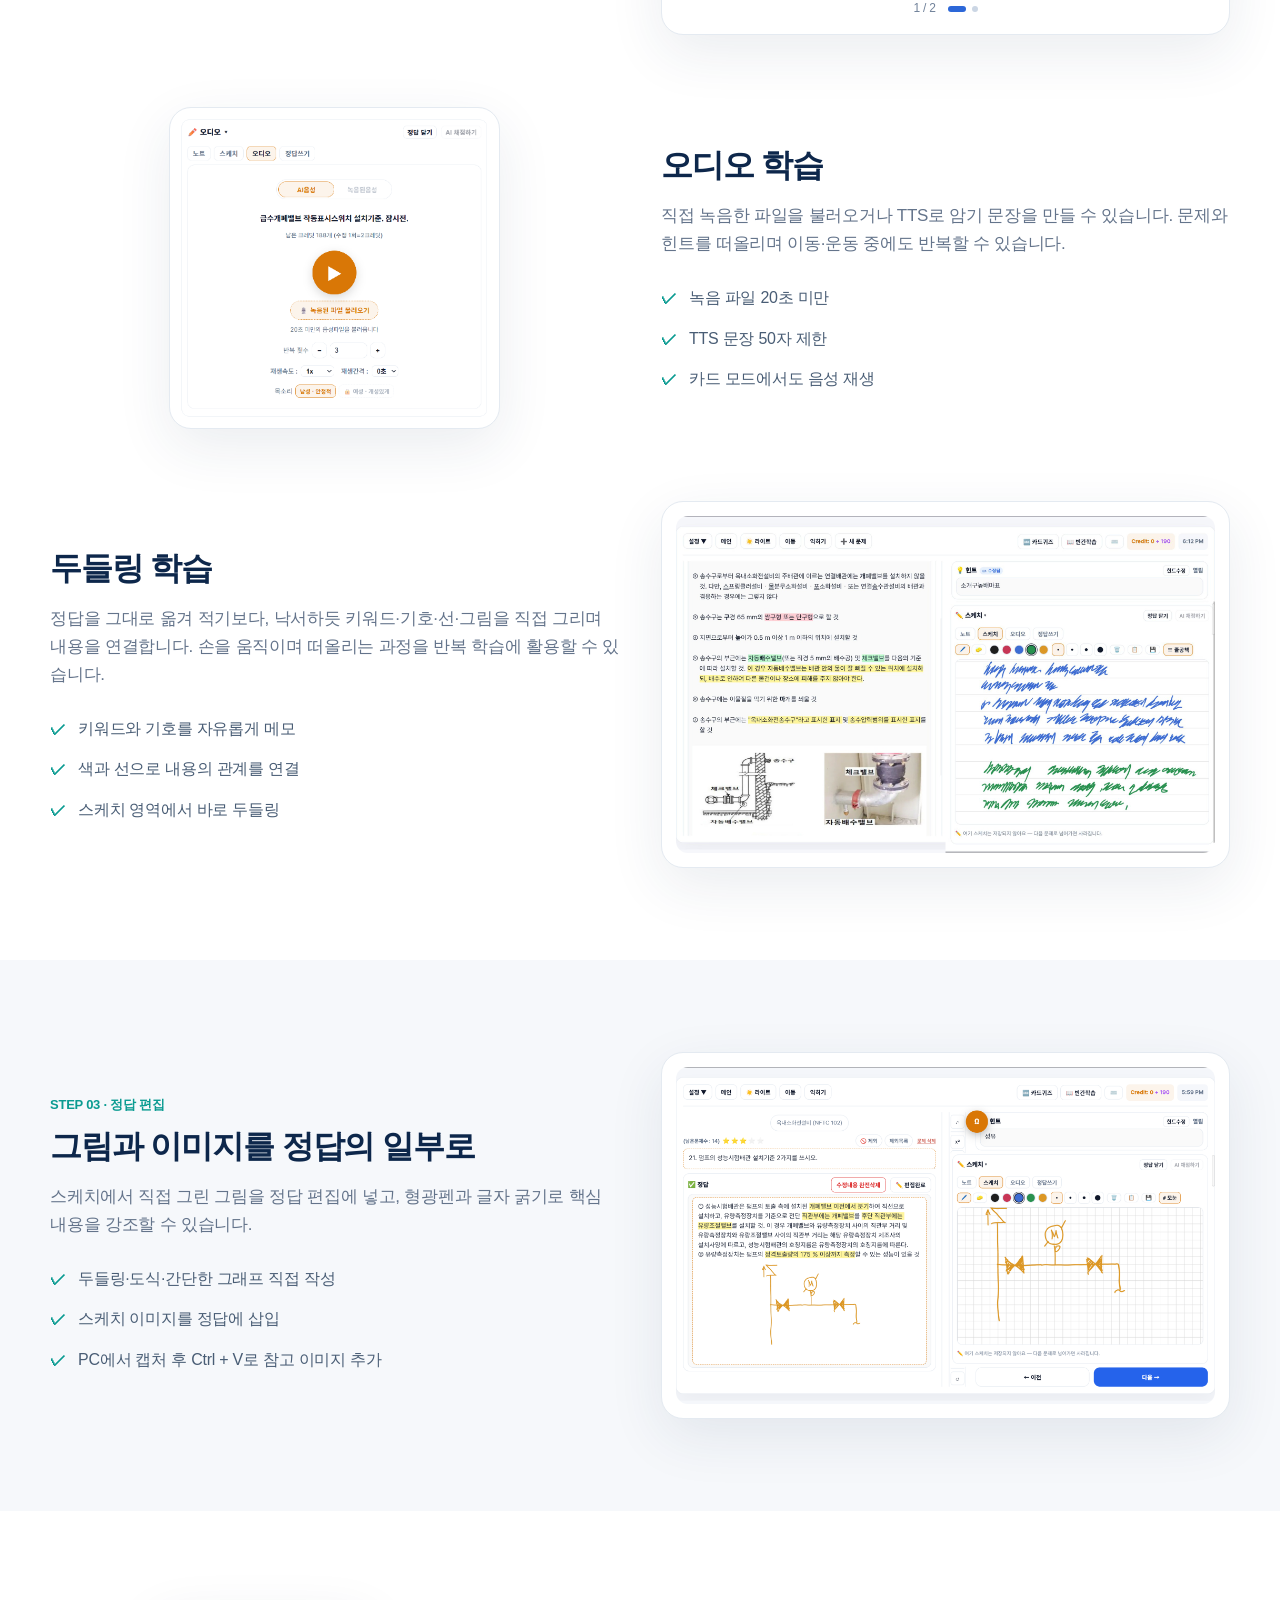
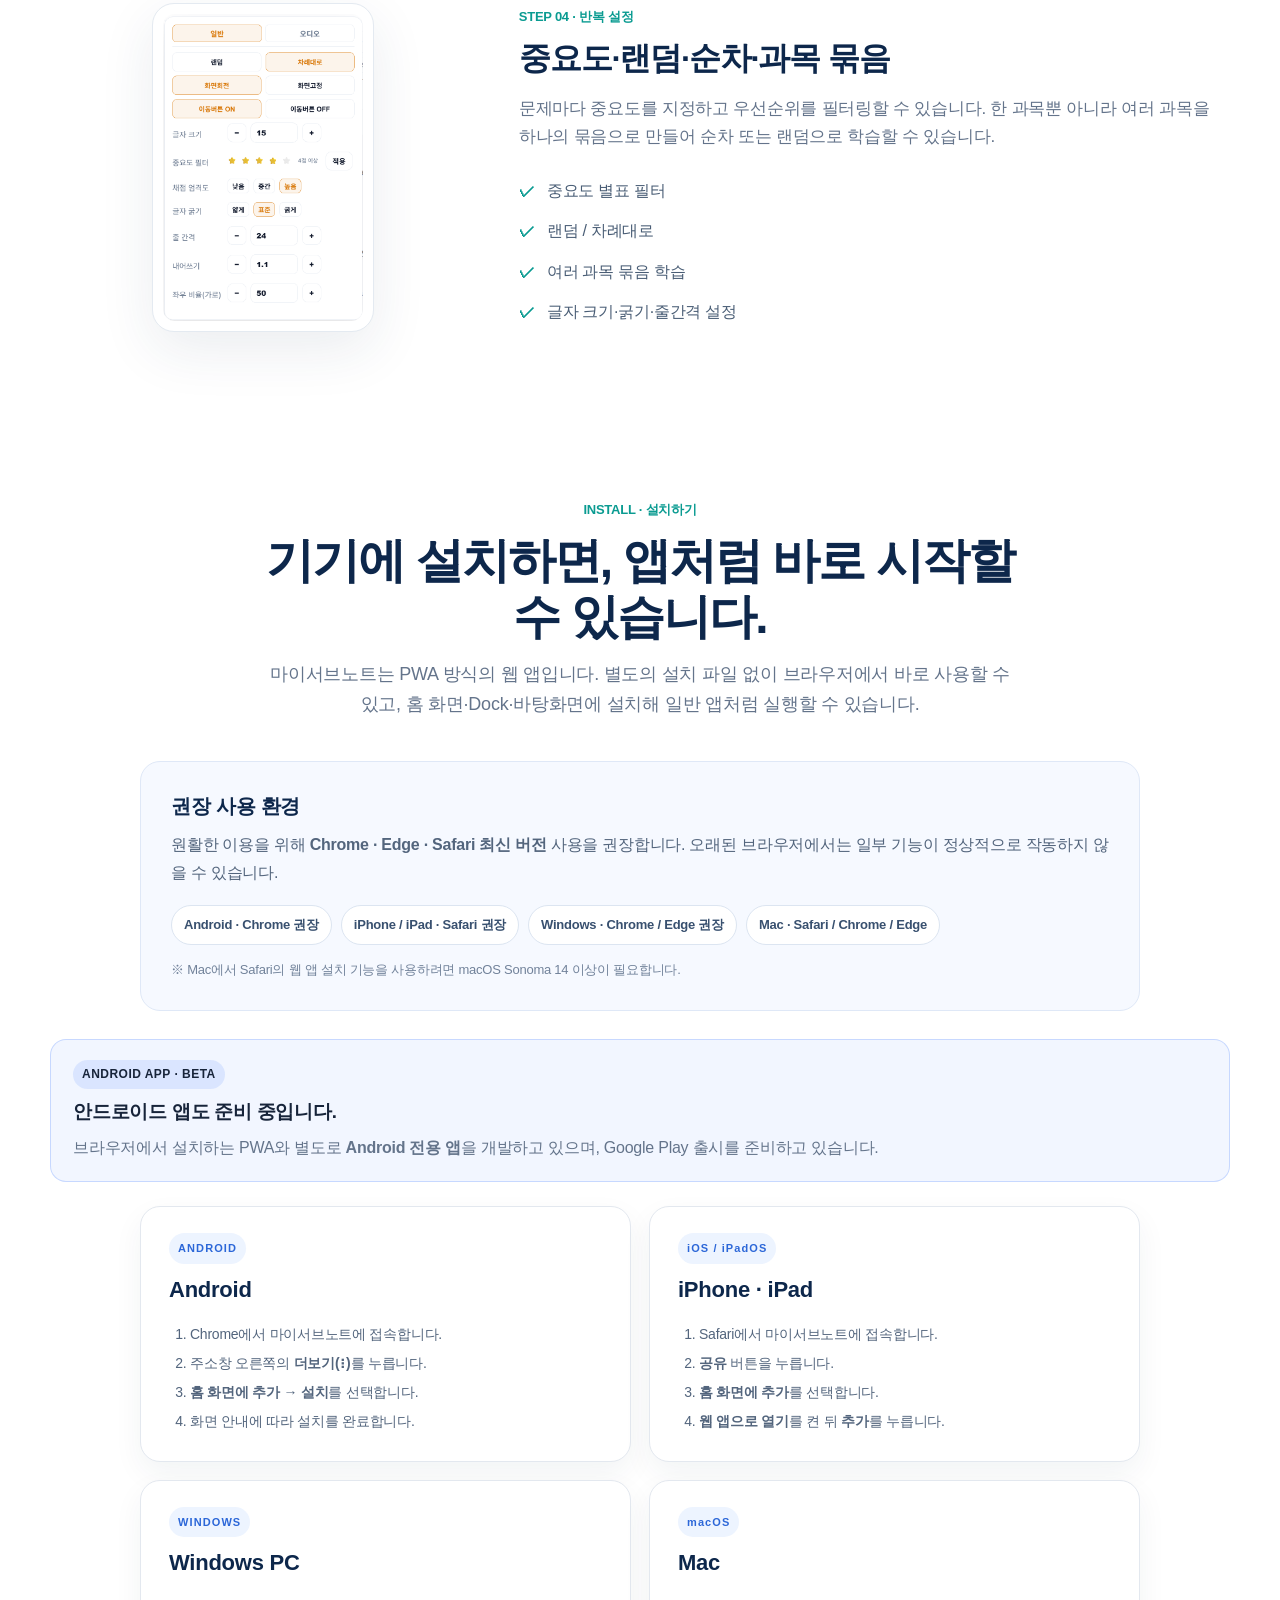
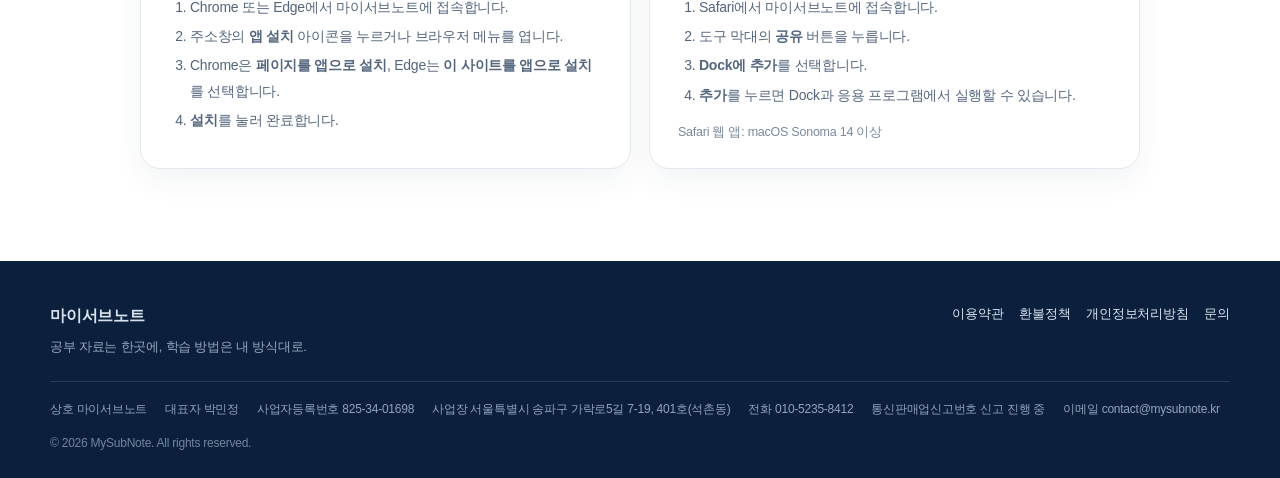
==== commit 2eec39f8: "앱 출시 전 외부 연결 비활성화" ====
--- a/guide.html
+++ b/guide.html
@@ -8,7 +8,7 @@
       <a href="guide.html">사용방법</a>
       <a href="pricing.html">요금제</a>
       <a href="support.html">고객센터</a>
-      <a class="nav-cta" href="https://mysubnote.app">마이서브노트 시작하기</a>
+      <button class="nav-cta app-notice-trigger" type="button" data-app-notice>마이서브노트 시작하기</button>
     </nav>
   </div>
 </header>
@@ -87,4 +87,4 @@
   </div>
 </footer>
 <script src="script.js"></script>
-</body></html>+</body></html>
--- a/styles.css
+++ b/styles.css
@@ -28,6 +28,10 @@
 .btn{display:inline-flex;align-items:center;justify-content:center;padding:13px 19px;border-radius:12px;text-decoration:none;font-weight:850}
 .btn-primary{background:var(--navy);color:#fff}
 .btn-light{background:#fff;border:1px solid var(--line);color:var(--navy)}
+.app-notice-trigger{font:inherit;cursor:pointer}
+.btn.app-notice-trigger{border:0}
+.app-notice-link{display:inline;padding:0;border:0;background:none;color:var(--teal);font:inherit;font-weight:700;cursor:pointer}
+.app-notice-link:hover{text-decoration:underline}
 .mock{background:#fff;border:1px solid var(--line);border-radius:24px;padding:14px;box-shadow:0 24px 70px rgba(27,55,91,.12)}
 .mock img{border-radius:14px}
 .trustline{margin-top:16px;font-size:13px;color:#7a889b}
@@ -283,7 +287,7 @@
   .menu-toggle{display:flex;margin-left:auto}
   .navlinks{display:none;position:absolute;top:64px;right:0;width:min(310px,calc(100vw - 28px));background:#fff;border:1px solid var(--line);border-radius:16px;padding:10px;box-shadow:0 16px 46px rgba(20,45,75,.16);z-index:60;flex-direction:column;gap:0;align-items:stretch}
   .navlinks.open{display:flex}
-  .navlinks a,.navlinks a:not(.nav-cta){display:block!important;padding:12px 14px;border-radius:10px;font-size:14px}
+  .navlinks a,.navlinks button,.navlinks a:not(.nav-cta){display:block!important;padding:12px 14px;border-radius:10px;font-size:14px}
   .navlinks a:hover{background:#f5f8fc}
   .navlinks .nav-cta{margin-top:7px;padding:12px 14px;text-align:center;border-radius:10px}
   .brand{min-width:0}
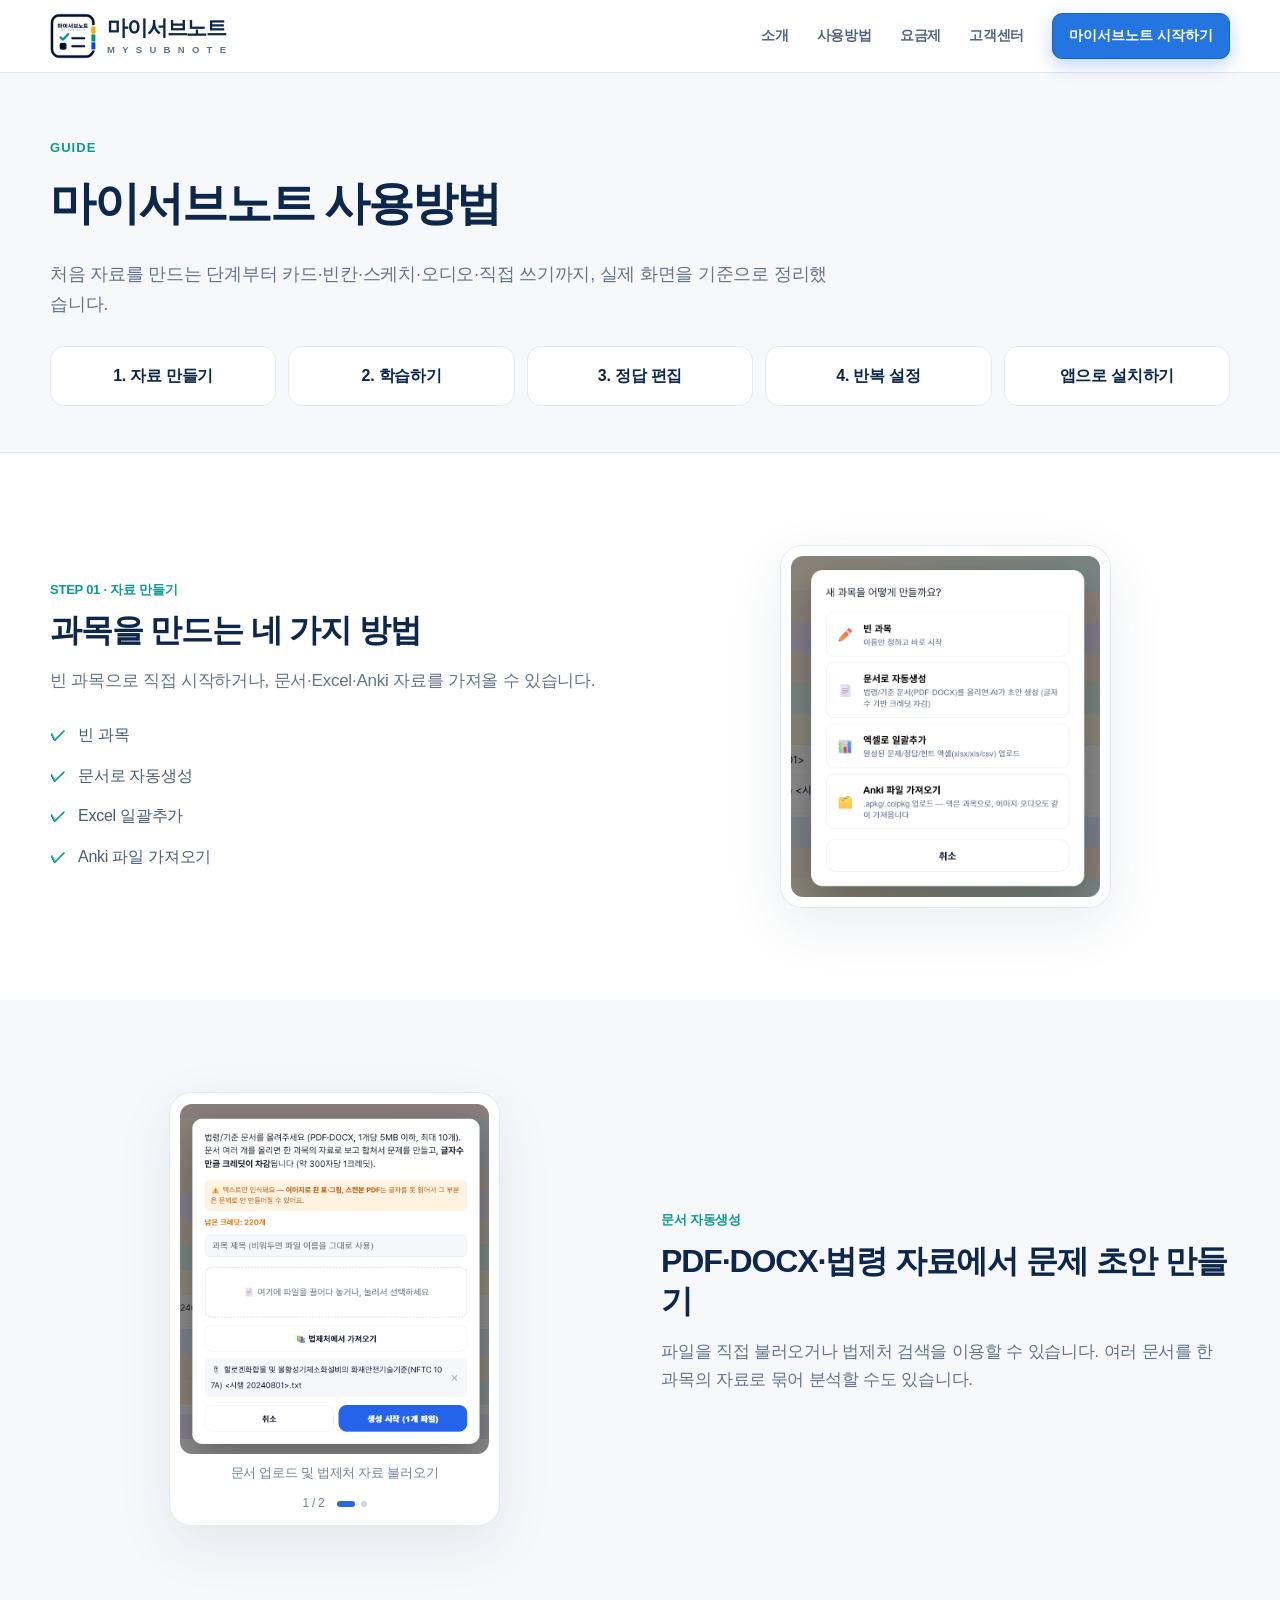
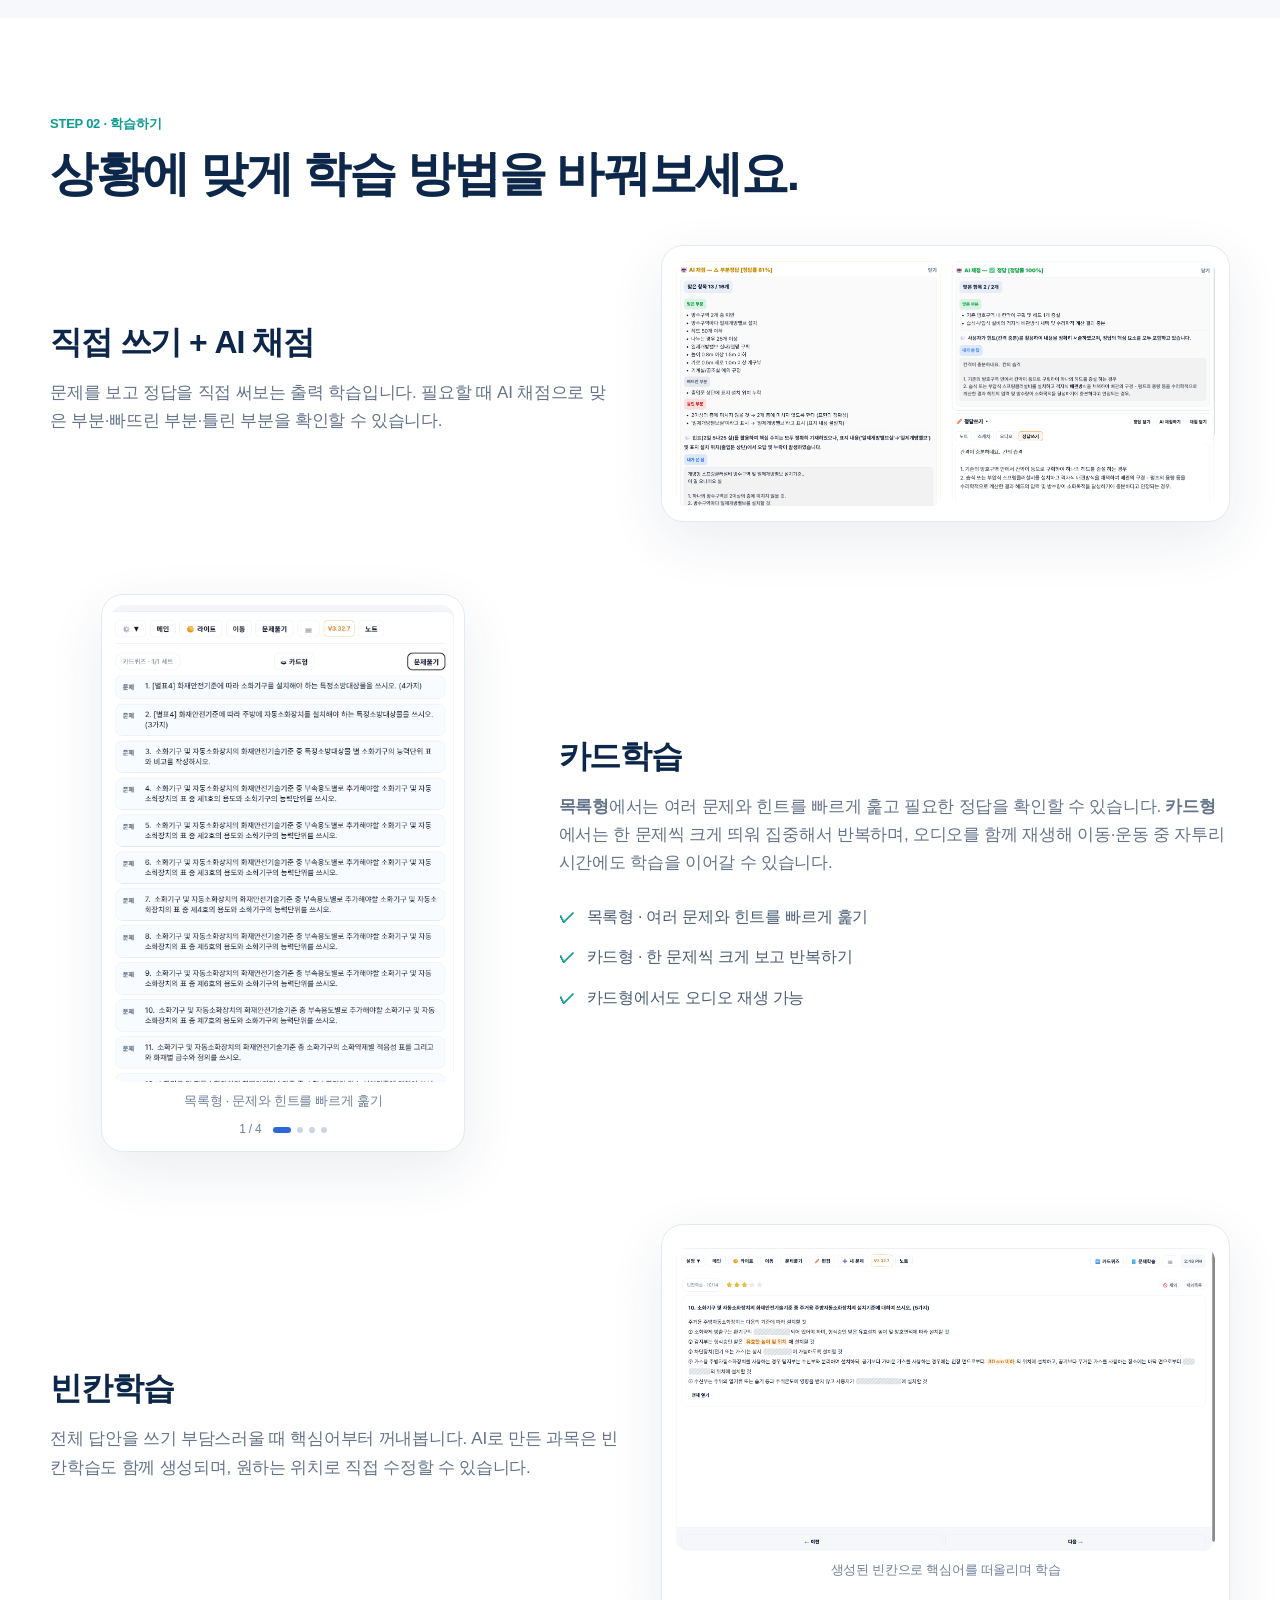
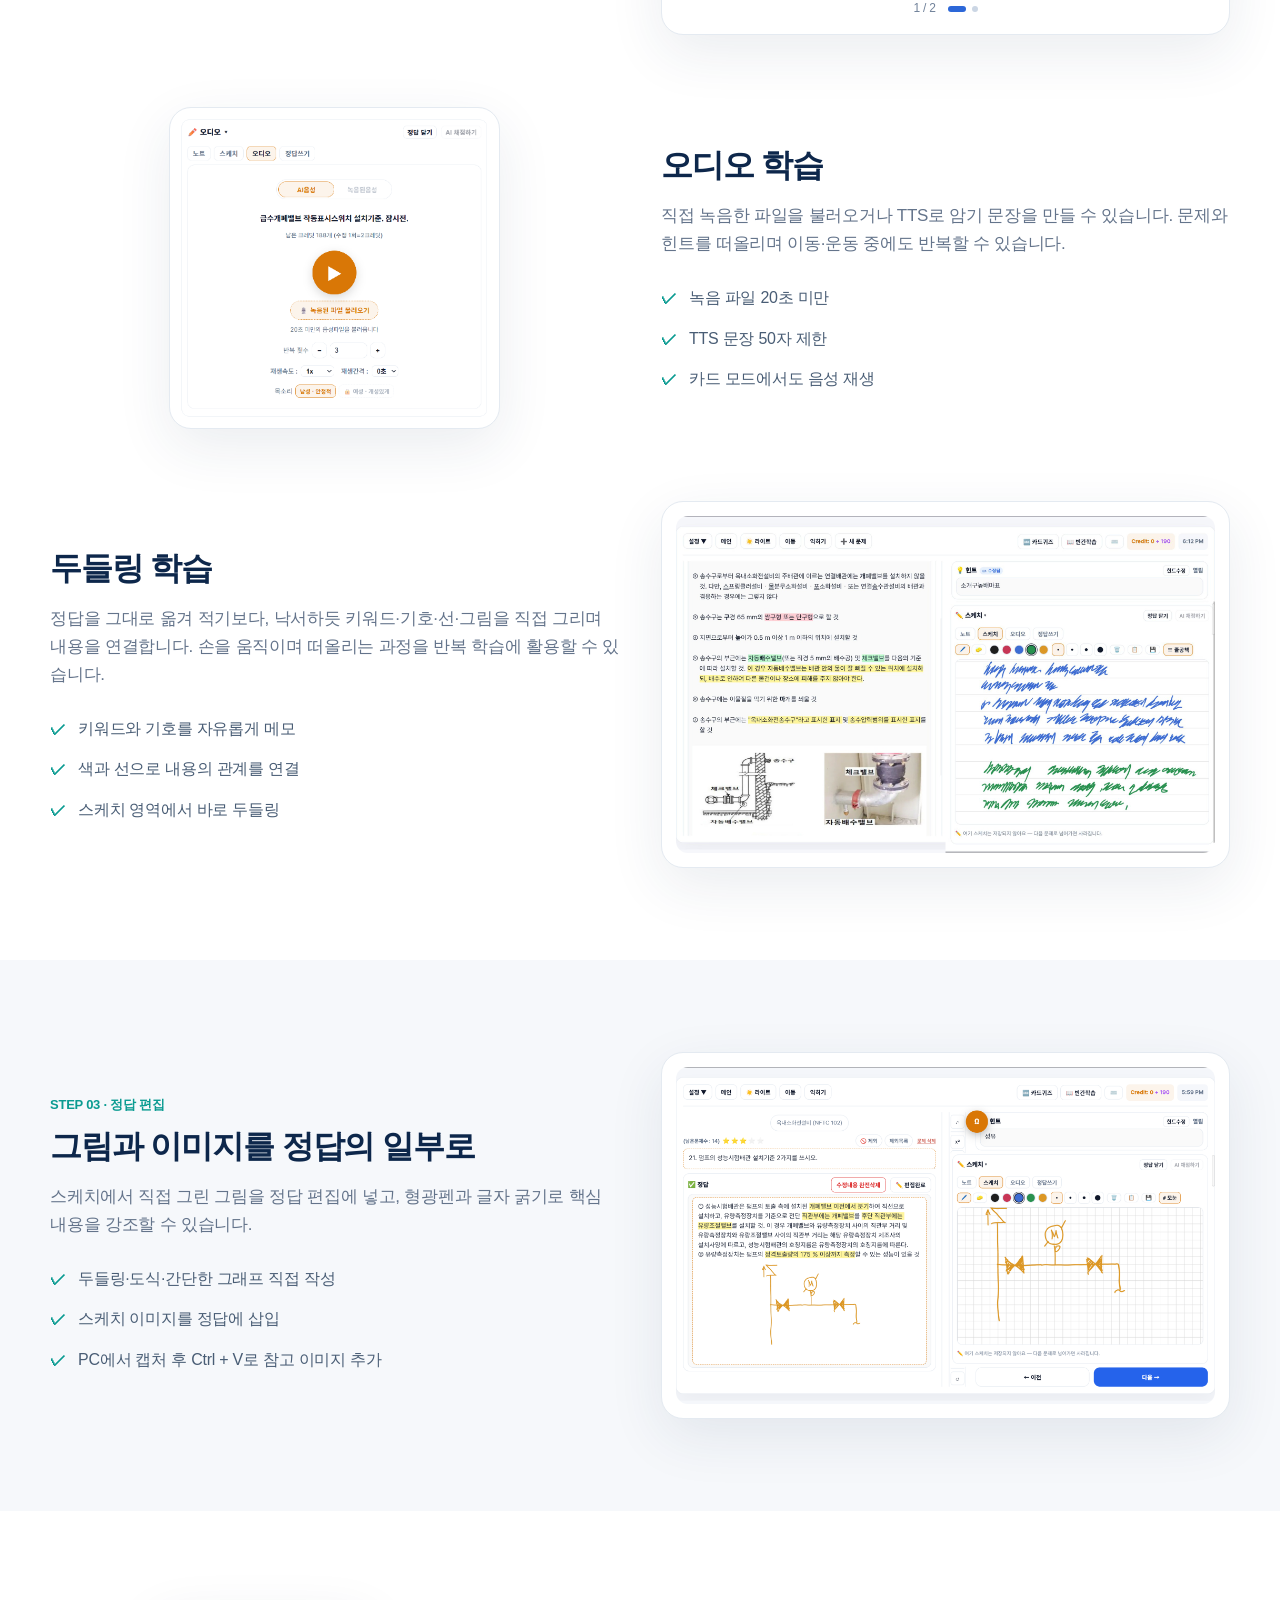
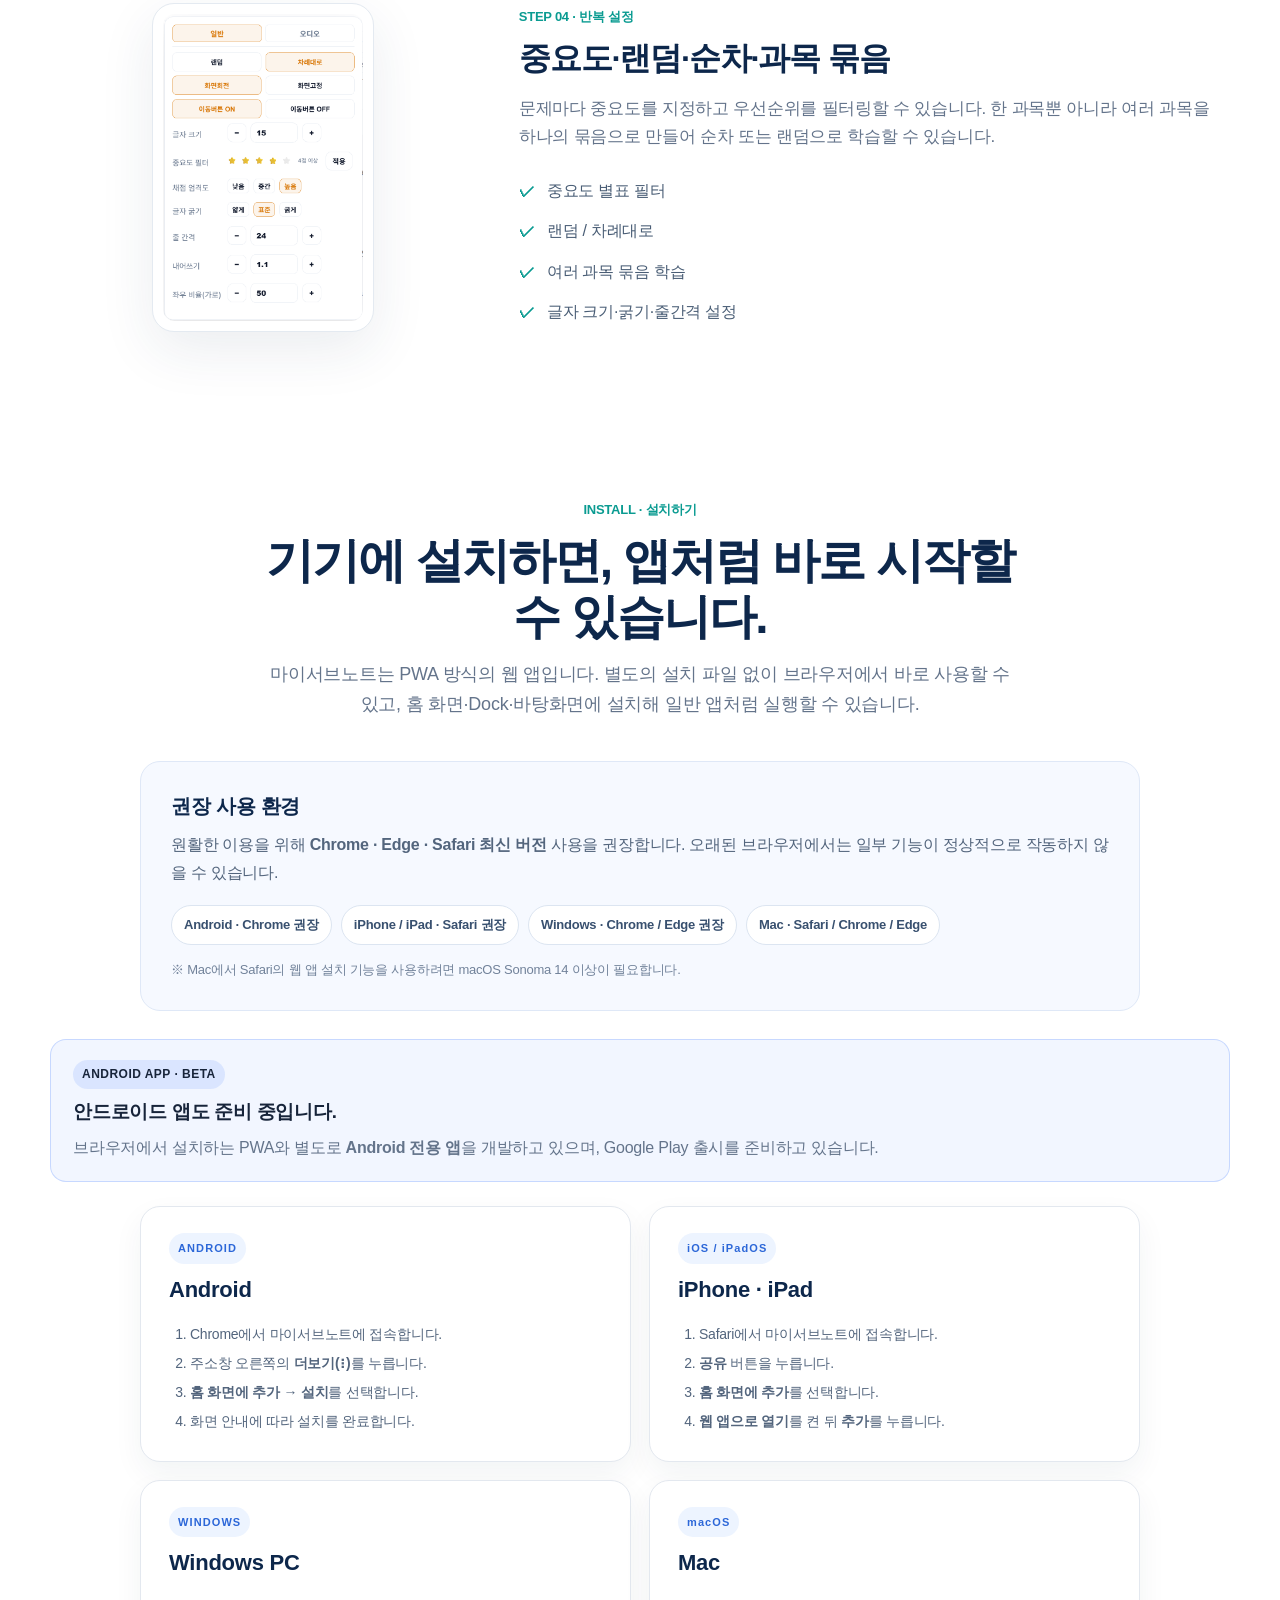
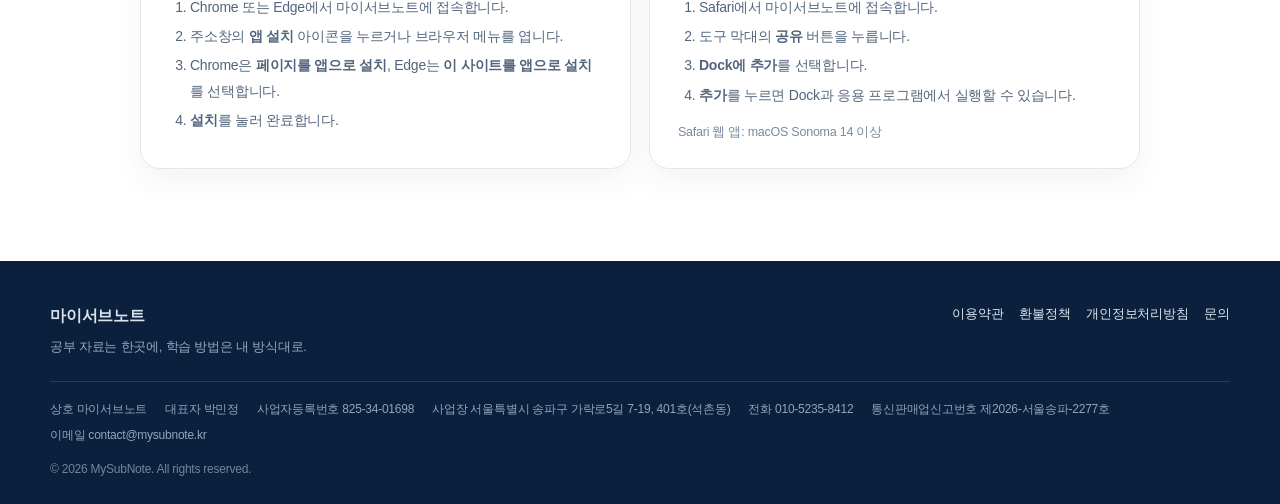
==== commit 26231af4: "소개 영상 및 통신판매업 신고번호 반영, 크레딧 안내 정리" ====
--- a/guide.html
+++ b/guide.html
@@ -82,7 +82,7 @@
         <a href="terms.html">이용약관</a><a href="refund.html">환불정책</a><a href="privacy.html">개인정보처리방침</a><a href="mailto:contact@mysubnote.kr">문의</a>
       </div>
     </div>
-    <div class="business"><span>상호 마이서브노트</span><span>대표자 박민정</span><span>사업자등록번호 825-34-01698</span><span>사업장 서울특별시 송파구 가락로5길 7-19, 401호(석촌동)</span><span>전화 010-5235-8412</span><span>통신판매업신고번호 신고 진행 중</span><span>이메일 contact@mysubnote.kr</span></div>
+    <div class="business"><span>상호 마이서브노트</span><span>대표자 박민정</span><span>사업자등록번호 825-34-01698</span><span>사업장 서울특별시 송파구 가락로5길 7-19, 401호(석촌동)</span><span>전화 010-5235-8412</span><span>통신판매업신고번호 제2026-서울송파-2277호</span><span>이메일 contact@mysubnote.kr</span></div>
     <div class="copyright">© 2026 MySubNote. All rights reserved.</div>
   </div>
 </footer>
--- a/styles.css
+++ b/styles.css
@@ -35,6 +35,23 @@
 .mock{background:#fff;border:1px solid var(--line);border-radius:24px;padding:14px;box-shadow:0 24px 70px rgba(27,55,91,.12)}
 .mock img{border-radius:14px}
 .trustline{margin-top:16px;font-size:13px;color:#7a889b}
+.intro-video-section{background:radial-gradient(circle at 50% 18%,rgba(10,155,145,.09),transparent 42%),linear-gradient(180deg,#fff,#f7f9fc)}
+.intro-video-head{max-width:820px;margin:0 auto 38px;text-align:center}
+.intro-video-head h2{margin-top:8px}
+.intro-video-frame{position:relative;width:min(100%,980px);aspect-ratio:16/9;margin:0 auto;overflow:hidden;border:1px solid rgba(13,39,75,.12);border-radius:26px;background:#0d274b;box-shadow:0 28px 70px rgba(13,39,75,.18)}
+.intro-video-poster{position:absolute;inset:0;width:100%;height:100%;padding:0;border:0;background:#0d274b;cursor:pointer;overflow:hidden}
+.intro-video-poster::after{content:"";position:absolute;inset:0;background:linear-gradient(180deg,rgba(7,23,45,.03),rgba(7,23,45,.22))}
+.intro-video-poster img{width:100%;height:100%;object-fit:cover;transition:transform .35s ease,filter .35s ease}
+.intro-video-poster:hover img{transform:scale(1.015);filter:brightness(.9)}
+.intro-video-poster:focus-visible{outline:4px solid var(--blue);outline-offset:-4px}
+.intro-video-play{position:absolute;left:50%;top:50%;z-index:2;width:86px;height:86px;border-radius:50%;background:rgba(255,255,255,.96);box-shadow:0 14px 38px rgba(7,23,45,.28);transform:translate(-50%,-50%);transition:transform .2s ease,background .2s ease}
+.intro-video-play::after{content:"";position:absolute;left:35px;top:27px;border-top:16px solid transparent;border-bottom:16px solid transparent;border-left:24px solid var(--blue)}
+.intro-video-poster:hover .intro-video-play{background:#fff;transform:translate(-50%,-50%) scale(1.06)}
+.intro-video-duration{position:absolute;right:18px;bottom:16px;z-index:2;padding:5px 10px;border-radius:8px;background:rgba(7,23,45,.82);color:#fff;font-size:13px;font-weight:800;letter-spacing:.01em}
+.intro-video-frame iframe{position:absolute;inset:0;width:100%;height:100%;border:0}
+.intro-video-foot{text-align:center;margin-top:26px}
+.intro-video-foot a{color:var(--navy);font-weight:800;text-decoration:none}
+.intro-video-foot a:hover{text-decoration:underline}
 .section{padding:92px 0}
 .section.soft{background:var(--soft)}
 .section-head{max-width:760px;margin-bottom:42px}
@@ -306,6 +323,12 @@
   .lightbox-close{top:10px;right:10px}
 }
 @media(max-width:560px){
+  .intro-video-section{padding-top:64px;padding-bottom:68px}
+  .intro-video-head{margin-bottom:26px}
+  .intro-video-frame{border-radius:17px}
+  .intro-video-play{width:62px;height:62px}
+  .intro-video-play::after{left:26px;top:20px;border-top-width:11px;border-bottom-width:11px;border-left-width:17px}
+  .intro-video-duration{right:11px;bottom:10px}
   .brand img{width:42px;height:42px;flex-basis:42px}
   .brand-words{width:142px}
   .brand-words strong{font-size:17px}
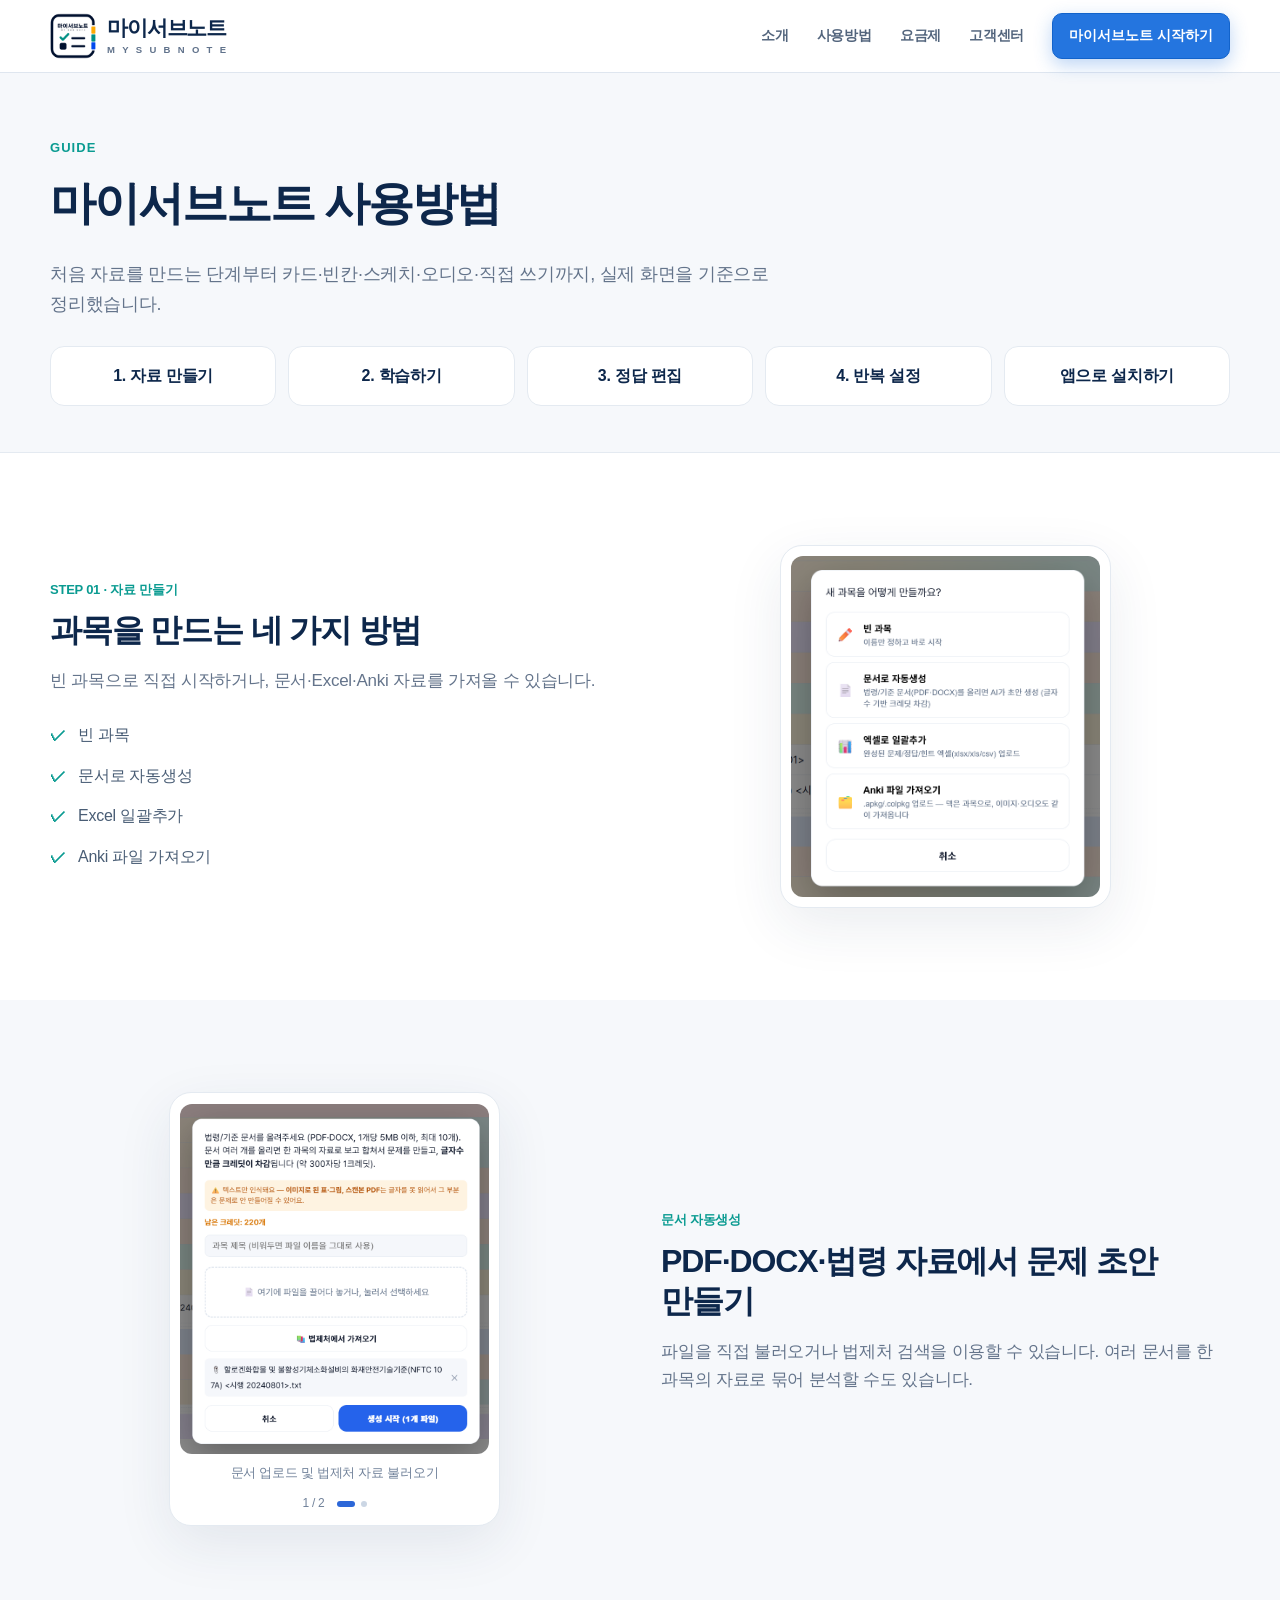
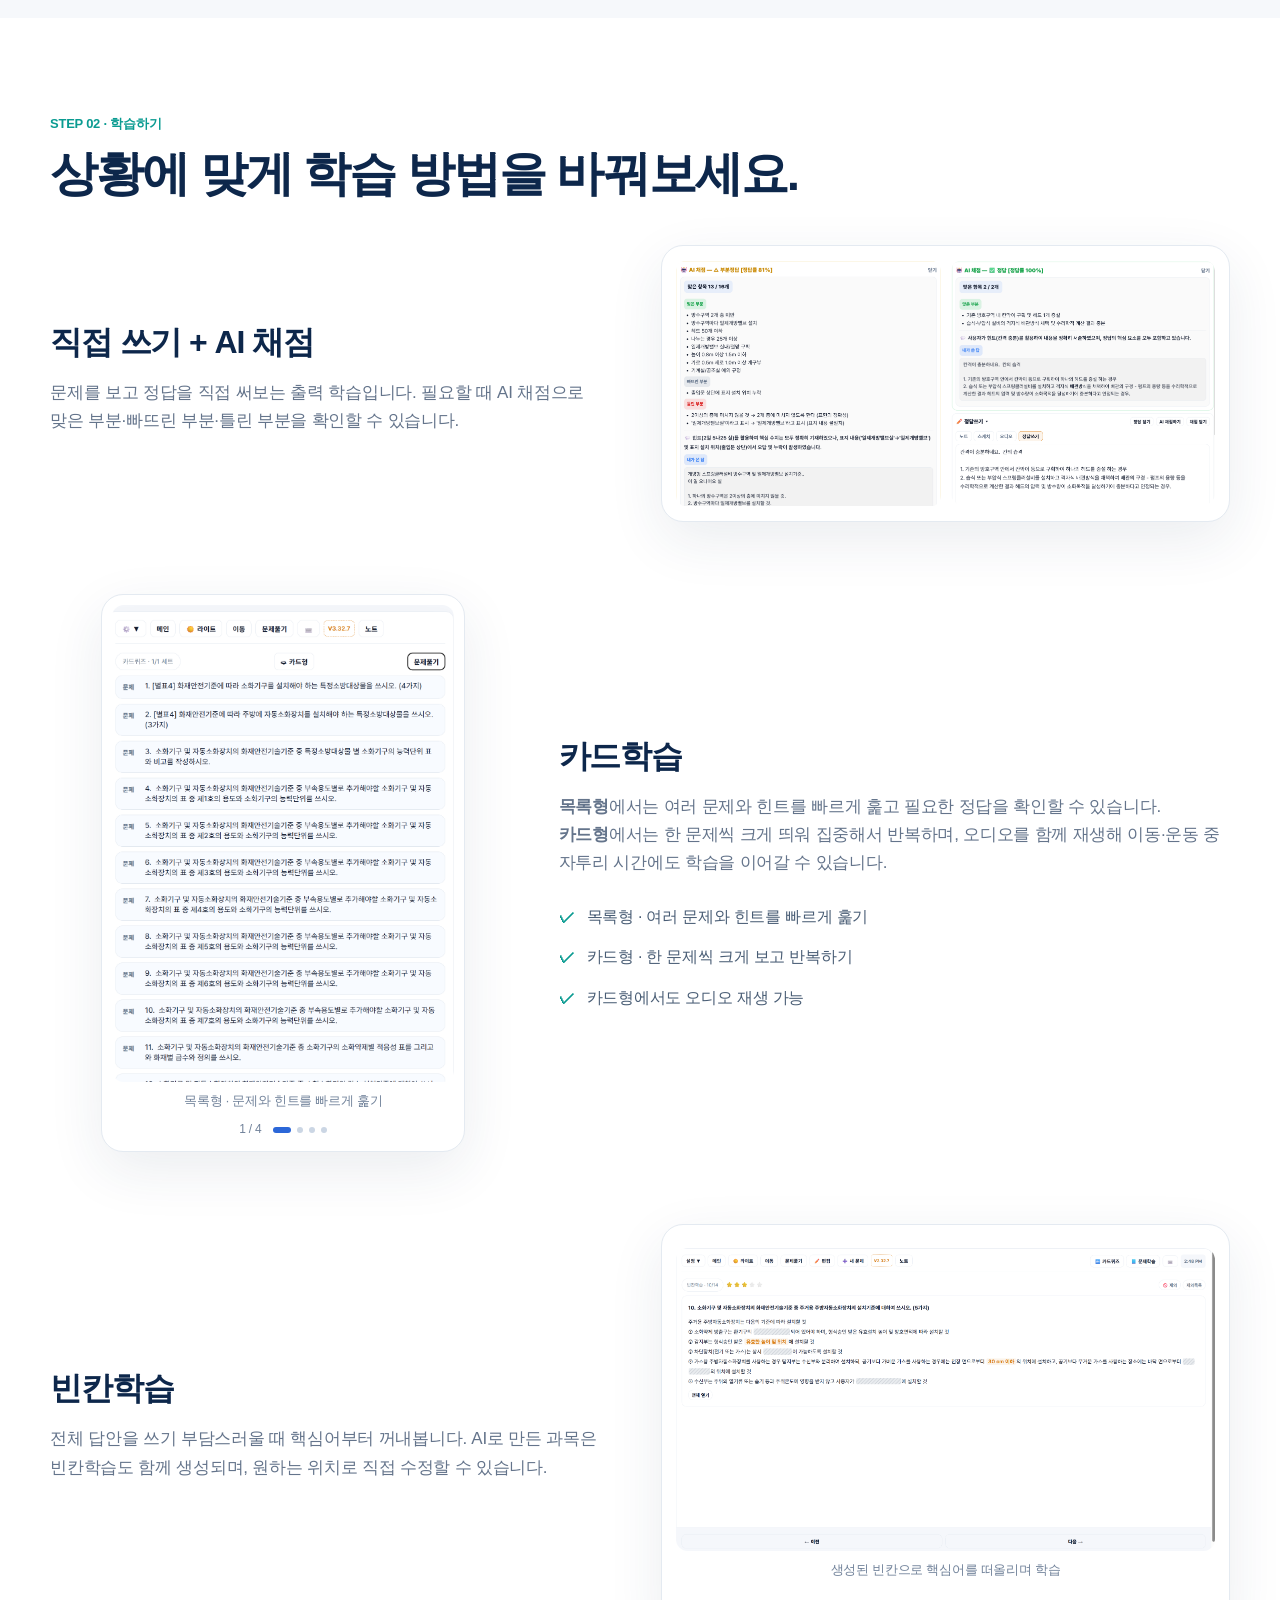
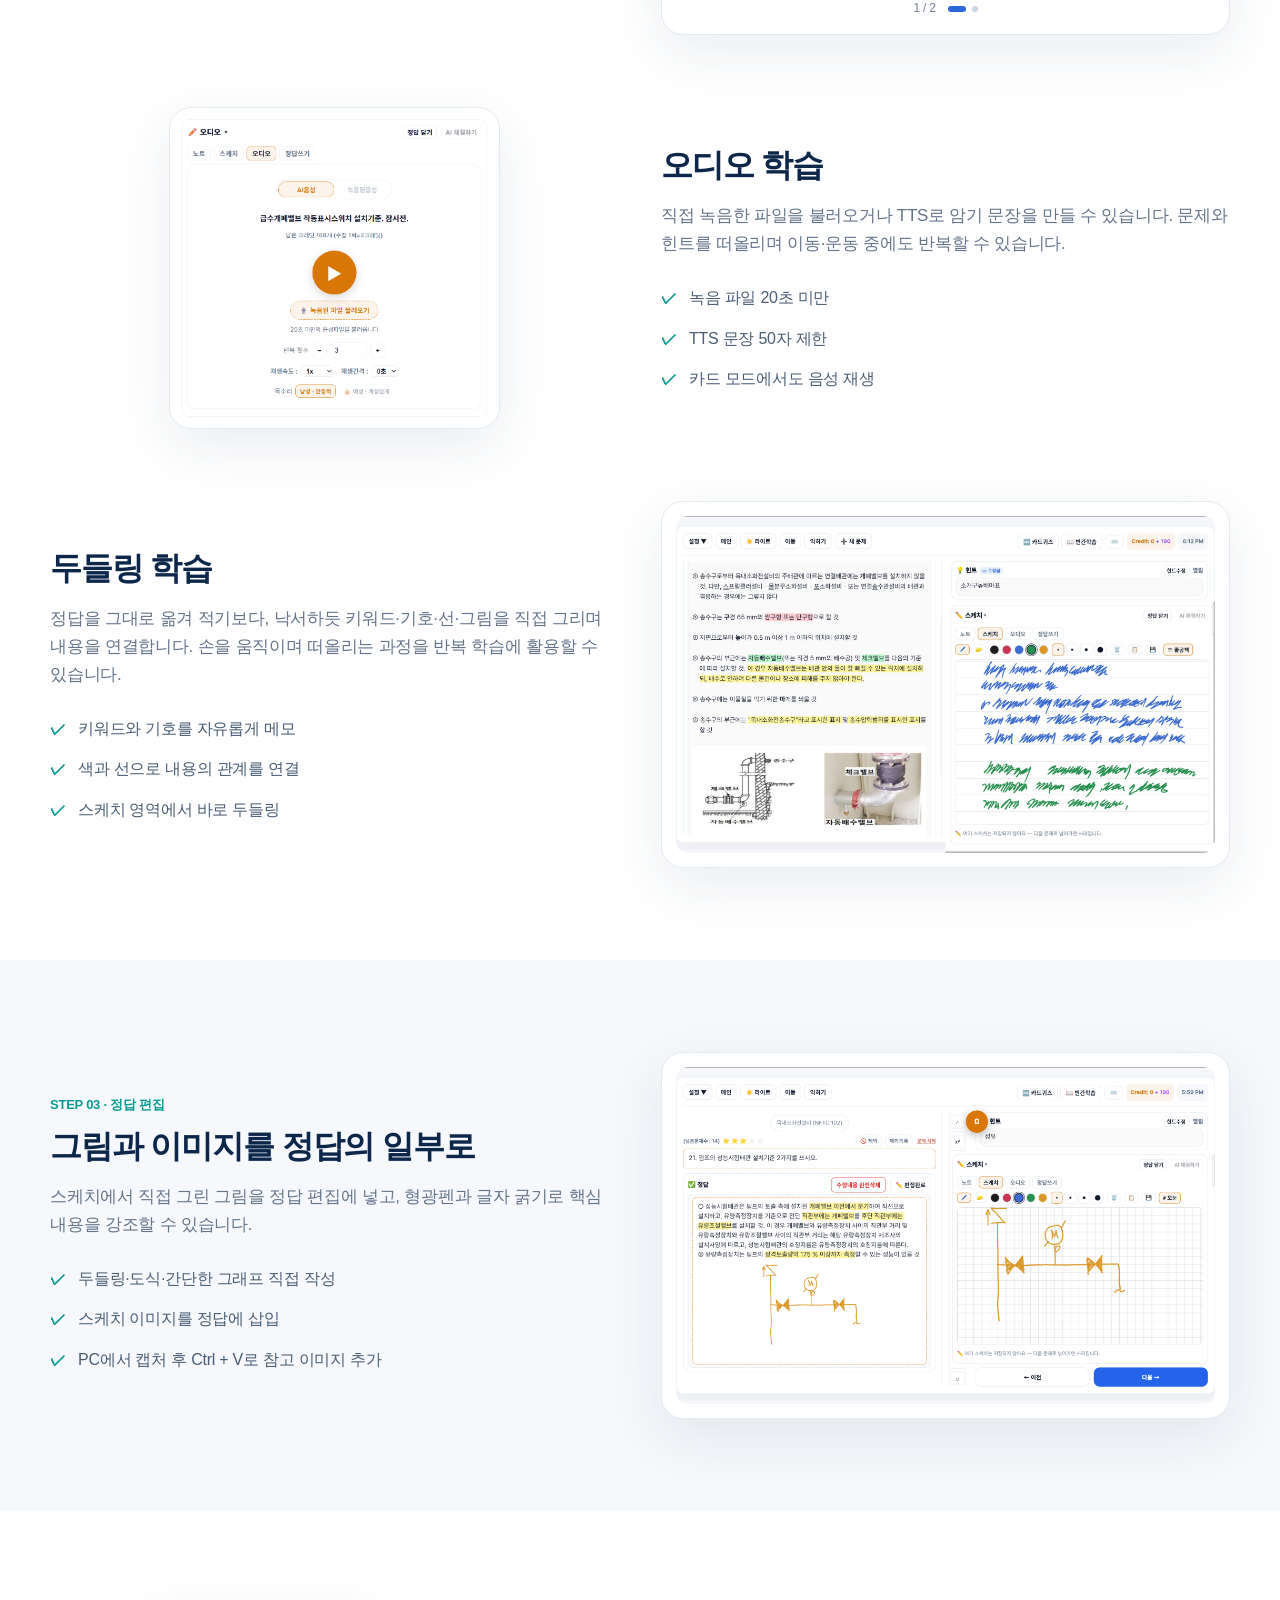
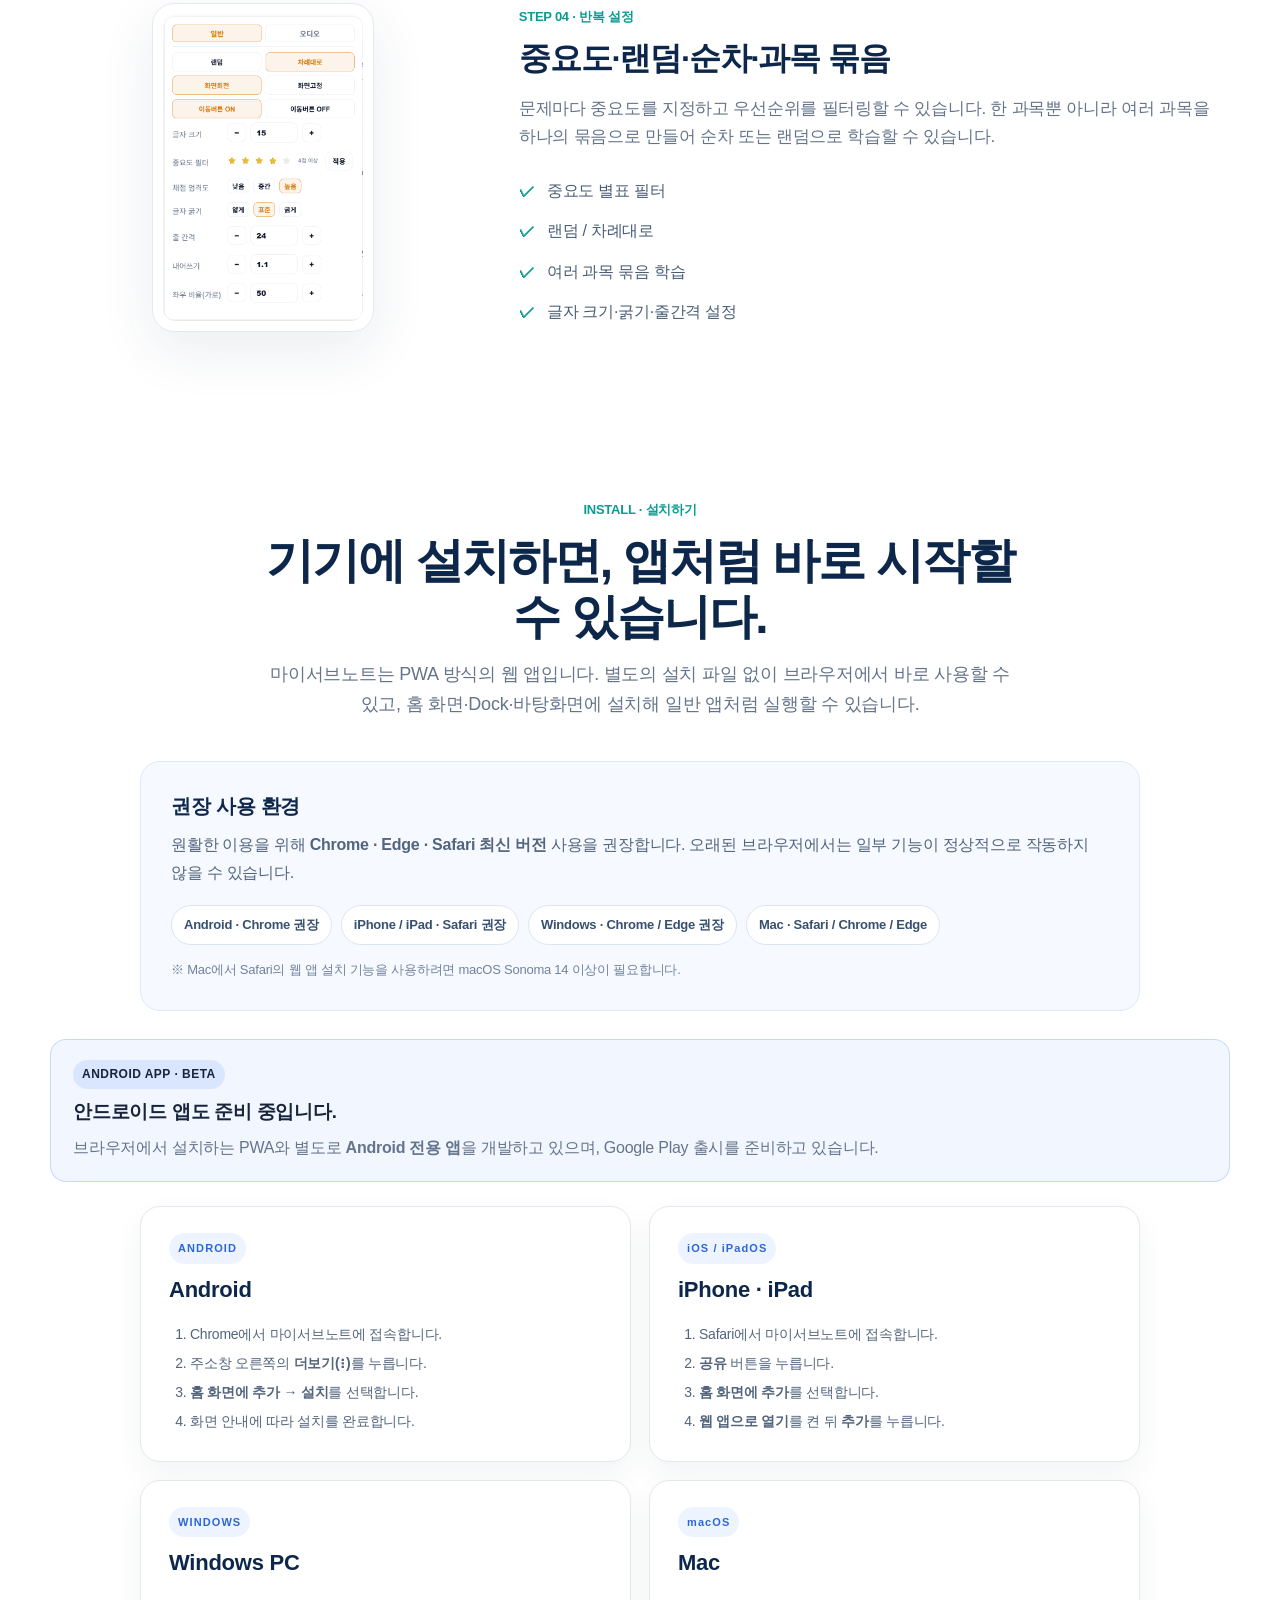
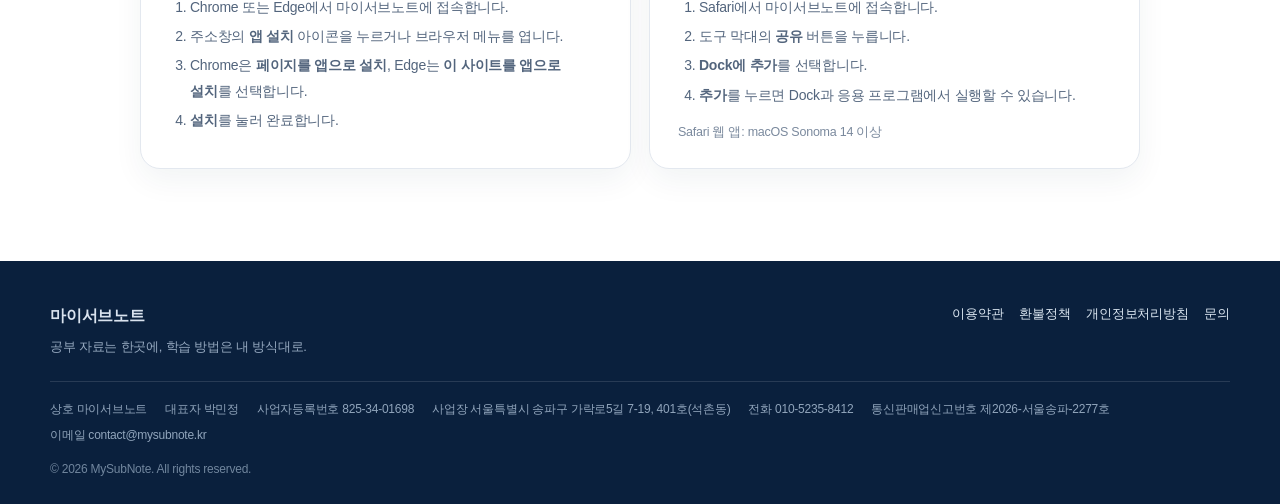
==== commit ba480fba: "이메일 링크 제거 및 일반 텍스트로 변경" ====
--- a/guide.html
+++ b/guide.html
@@ -79,7 +79,7 @@
     <div class="footer-top">
       <div><b>마이서브노트</b><div style="color:#96a9c0;margin-top:6px;font-size:13px">공부 자료는 한곳에, 학습 방법은 내 방식대로.</div></div>
       <div class="footer-links">
-        <a href="terms.html">이용약관</a><a href="refund.html">환불정책</a><a href="privacy.html">개인정보처리방침</a><a href="mailto:contact@mysubnote.kr">문의</a>
+        <a href="terms.html">이용약관</a><a href="refund.html">환불정책</a><a href="privacy.html">개인정보처리방침</a><span>문의</span>
       </div>
     </div>
     <div class="business"><span>상호 마이서브노트</span><span>대표자 박민정</span><span>사업자등록번호 825-34-01698</span><span>사업장 서울특별시 송파구 가락로5길 7-19, 401호(석촌동)</span><span>전화 010-5235-8412</span><span>통신판매업신고번호 제2026-서울송파-2277호</span><span>이메일 contact@mysubnote.kr</span></div>
--- a/styles.css
+++ b/styles.css
@@ -6,7 +6,7 @@
 }
 *{box-sizing:border-box}
 html{scroll-behavior:smooth}
-body{margin:0;font-family:Pretendard,-apple-system,BlinkMacSystemFont,"Segoe UI",sans-serif;color:var(--ink);background:#fff;line-height:1.65;letter-spacing:-.015em}
+body{margin:0;font-family:Pretendard,-apple-system,BlinkMacSystemFont,"Segoe UI",sans-serif;color:var(--ink);background:#fff;line-height:1.65;letter-spacing:-.015em;word-break:keep-all;overflow-wrap:break-word}
 a{color:inherit}
 img{max-width:100%;display:block}
 .container{width:min(1180px,calc(100% - 40px));margin:auto}
@@ -40,9 +40,7 @@
 .intro-video-head h2{margin-top:8px}
 .intro-video-frame{position:relative;width:min(100%,980px);aspect-ratio:16/9;margin:0 auto;overflow:hidden;border:1px solid rgba(13,39,75,.12);border-radius:26px;background:#0d274b;box-shadow:0 28px 70px rgba(13,39,75,.18)}
 .intro-video-poster{position:absolute;inset:0;width:100%;height:100%;padding:0;border:0;background:#0d274b;cursor:pointer;overflow:hidden}
-.intro-video-poster::after{content:"";position:absolute;inset:0;background:linear-gradient(180deg,rgba(7,23,45,.03),rgba(7,23,45,.22))}
-.intro-video-poster img{width:100%;height:100%;object-fit:cover;transition:transform .35s ease,filter .35s ease}
-.intro-video-poster:hover img{transform:scale(1.015);filter:brightness(.9)}
+.intro-video-poster img{width:100%;height:100%;object-fit:cover}
 .intro-video-poster:focus-visible{outline:4px solid var(--blue);outline-offset:-4px}
 .intro-video-play{position:absolute;left:50%;top:50%;z-index:2;width:86px;height:86px;border-radius:50%;background:rgba(255,255,255,.96);box-shadow:0 14px 38px rgba(7,23,45,.28);transform:translate(-50%,-50%);transition:transform .2s ease,background .2s ease}
 .intro-video-play::after{content:"";position:absolute;left:35px;top:27px;border-top:16px solid transparent;border-bottom:16px solid transparent;border-left:24px solid var(--blue)}
@@ -105,10 +103,11 @@
 summary{cursor:pointer;font-weight:850;color:var(--navy);font-size:17px}
 details p{color:var(--muted);margin:12px 0 0}
 .contactbox{max-width:900px;margin:36px auto 0;padding:30px;background:var(--soft);border:1px solid var(--line);border-radius:20px;text-align:center}
+.contact-email{color:var(--navy);font-size:18px;font-weight:800;overflow-wrap:anywhere}
 .site-footer{background:#0a203d;color:#d9e2ee;padding:42px 0 24px}
 .footer-top{display:flex;justify-content:space-between;gap:28px}
 .footer-links{display:flex;gap:16px;flex-wrap:wrap}
-.footer-links a{text-decoration:none;color:#dce7f2;font-size:13px}
+.footer-links a,.footer-links span{text-decoration:none;color:#dce7f2;font-size:13px}
 .business{margin-top:24px;padding-top:18px;border-top:1px solid rgba(255,255,255,.12);display:flex;flex-wrap:wrap;gap:6px 18px;color:#91a5bc;font-size:12px}
 .copyright{margin-top:14px;color:#71869e;font-size:12px}
 .legal{max-width:800px;margin:48px auto 90px}
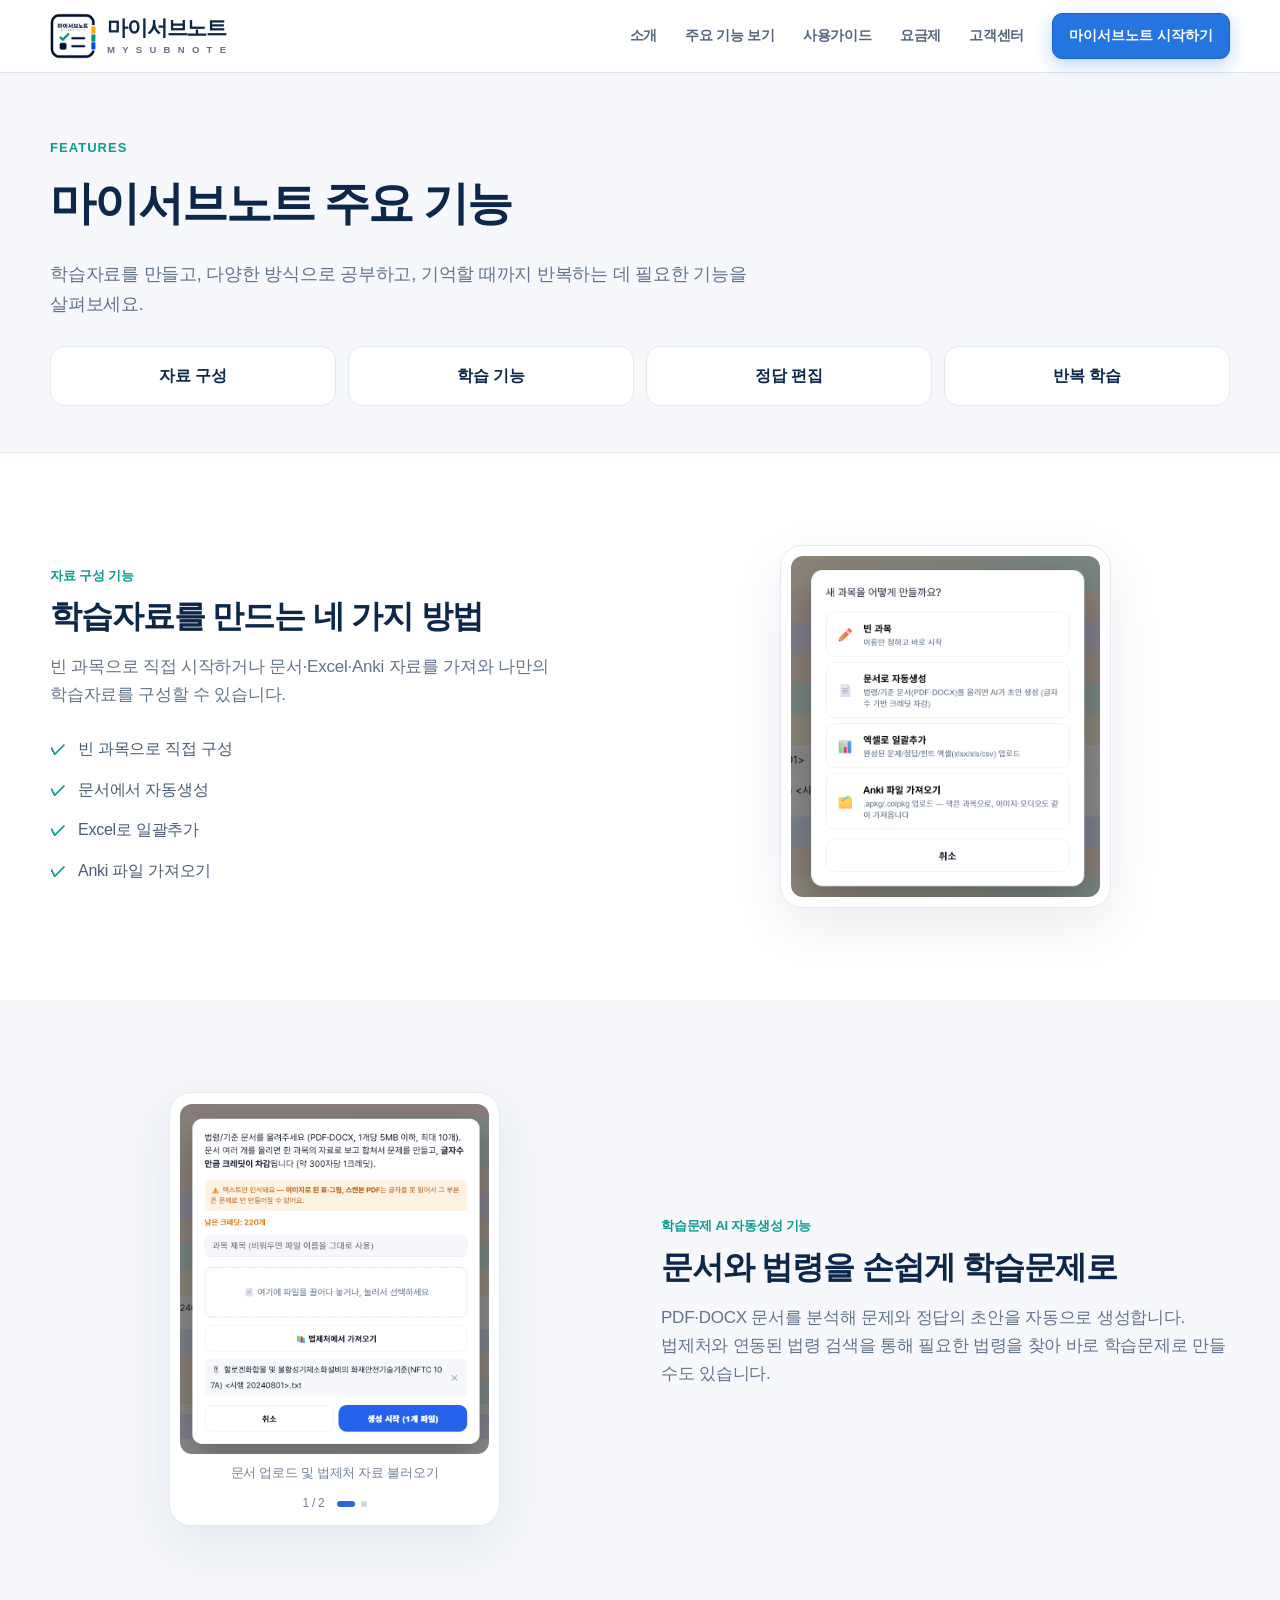
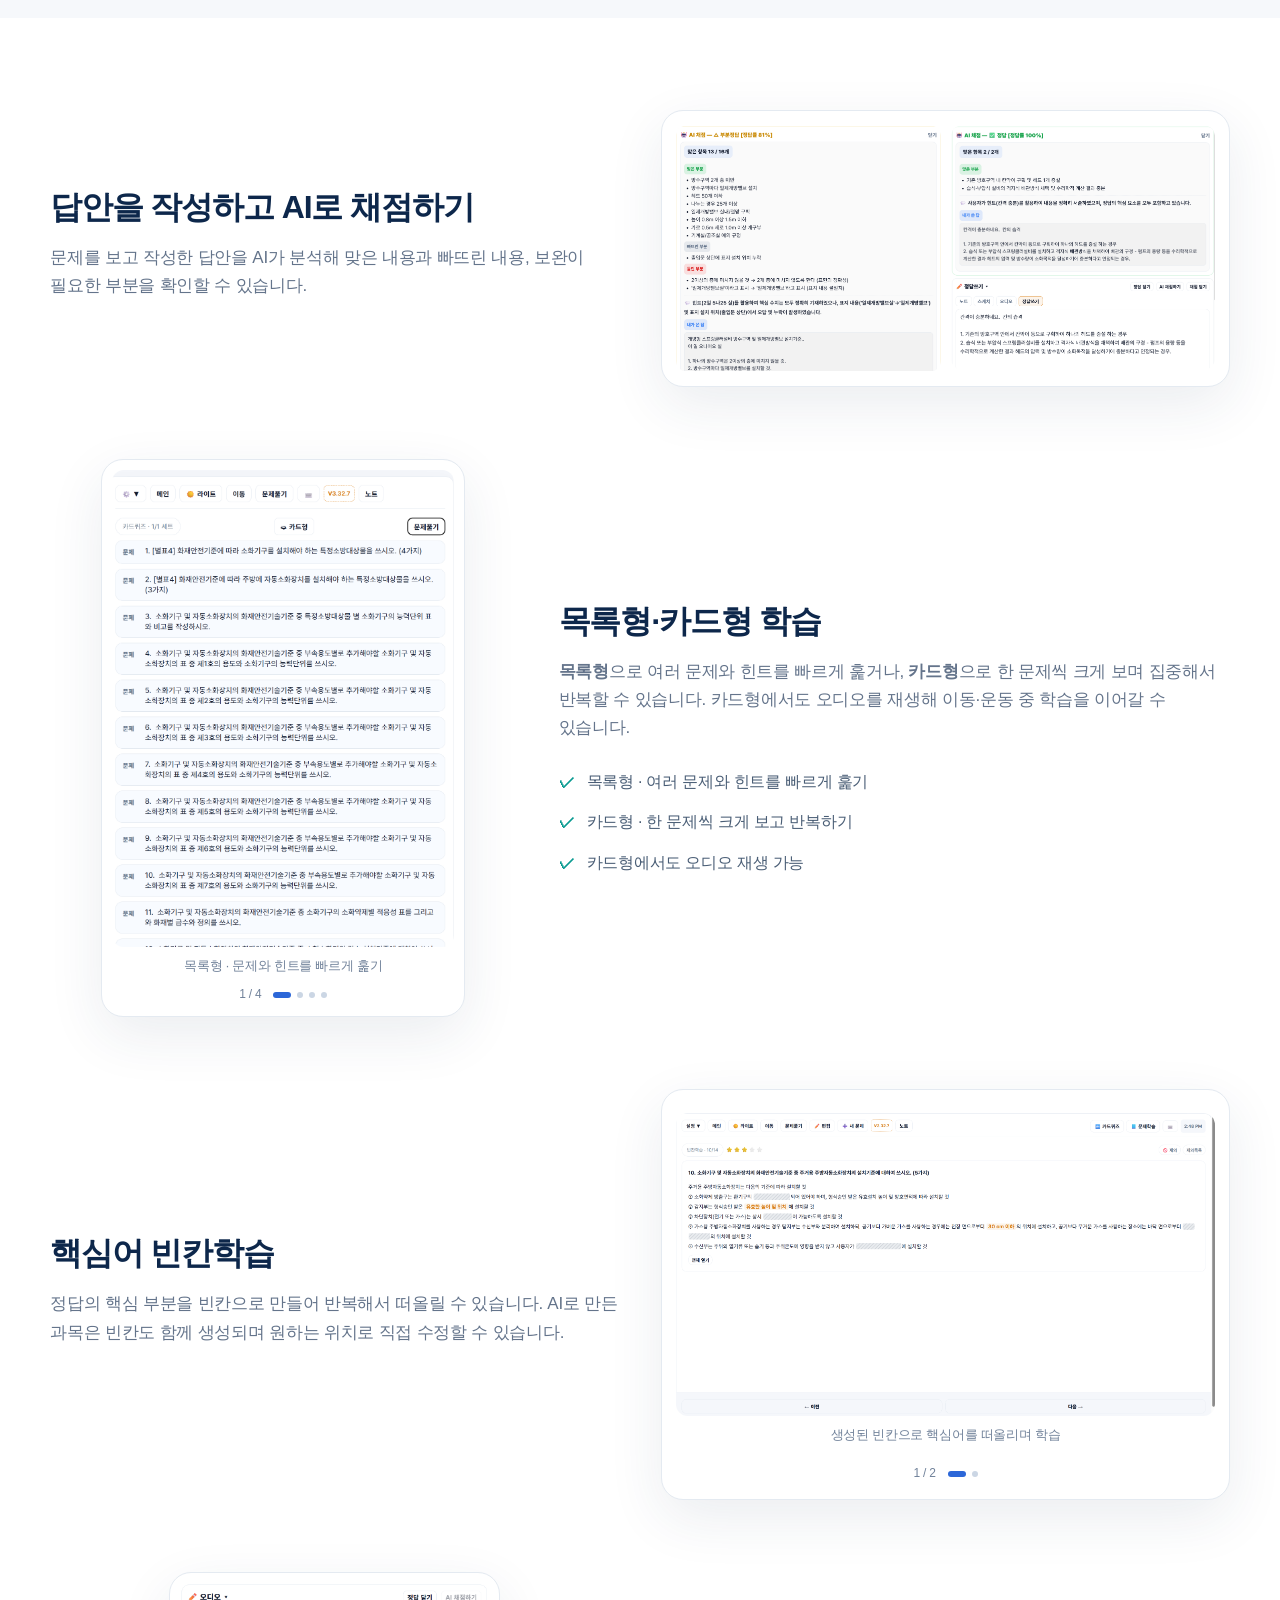
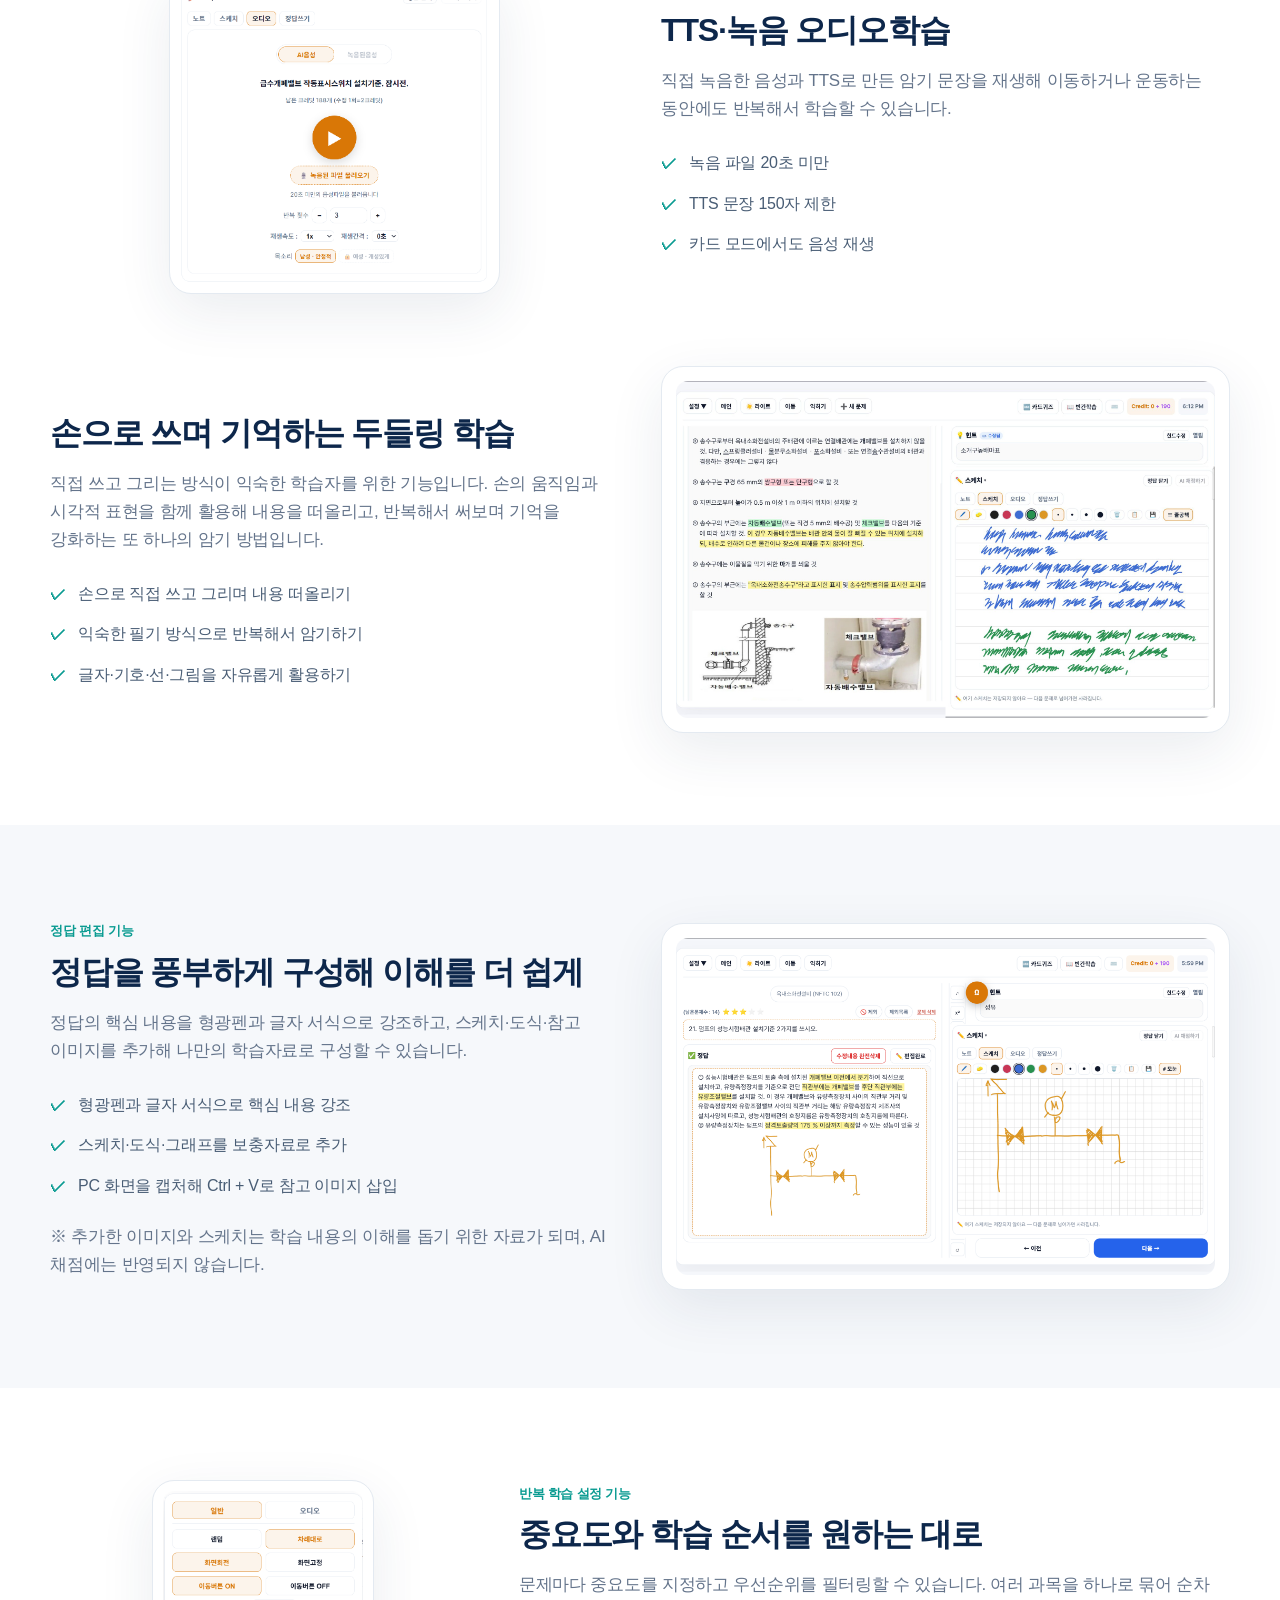
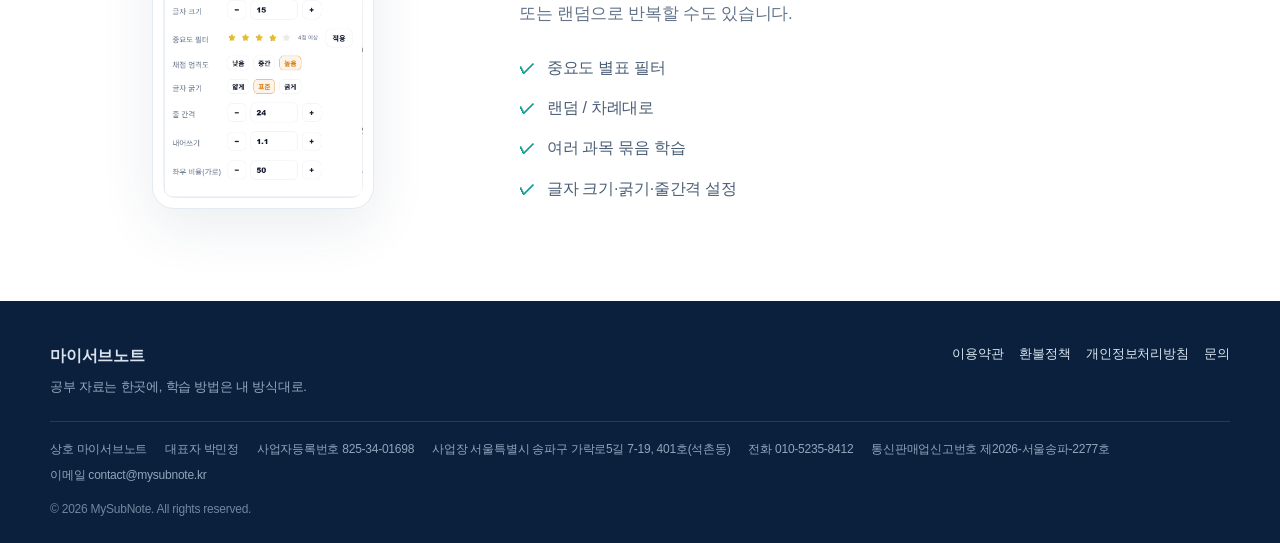
==== commit daacaa53: "Update MySubNote homepage" ====
--- a/guide.html
+++ b/guide.html
@@ -1,11 +1,12 @@
-<!doctype html><html lang="ko"><head><meta charset="utf-8"><meta name="viewport" content="width=device-width,initial-scale=1"><title>사용방법 | 마이서브노트</title><link rel="stylesheet" href="styles.css"></head><body>
+<!doctype html><html lang="ko"><head><meta charset="utf-8"><meta name="viewport" content="width=device-width,initial-scale=1"><title>주요 기능 보기 | 마이서브노트</title><link rel="stylesheet" href="styles.css"></head><body>
 <header class="header">
   <div class="container nav">
     <a class="brand" href="index.html"><img src="assets/logo.png" alt="마이서브노트 심볼"><span class="brand-words"><strong>마이서브노트</strong><small aria-label="MYSUBNOTE"><span>M</span><span>Y</span><span>S</span><span>U</span><span>B</span><span>N</span><span>O</span><span>T</span><span>E</span></small></span></a>
     <button class="menu-toggle" type="button" aria-label="메뉴 열기" aria-expanded="false"><span></span><span></span><span></span></button>
     <nav class="navlinks" aria-label="주요 메뉴">
       <a href="index.html">소개</a>
-      <a href="guide.html">사용방법</a>
+      <a href="guide.html">주요 기능 보기</a>
+      <a href="howto.html">사용가이드</a>
       <a href="pricing.html">요금제</a>
       <a href="support.html">고객센터</a>
       <button class="nav-cta app-notice-trigger" type="button" data-app-notice>마이서브노트 시작하기</button>
@@ -13,15 +14,15 @@
   </div>
 </header>
 
-<section class="page-hero"><div class="container"><div class="eyebrow">GUIDE</div><h1>마이서브노트 사용방법</h1><p>처음 자료를 만드는 단계부터 카드·빈칸·스케치·오디오·직접 쓰기까지, 실제 화면을 기준으로 정리했습니다.</p>
-<div class="guide-nav"><a href="#create">1. 자료 만들기</a><a href="#study">2. 학습하기</a><a href="#edit">3. 정답 편집</a><a href="#repeat">4. 반복 설정</a><a href="#install">앱으로 설치하기</a></div></div></section>
+<section class="page-hero"><div class="container"><div class="eyebrow">FEATURES</div><h1>마이서브노트 주요 기능</h1><p>학습자료를 만들고, 다양한 방식으로 공부하고, 기억할 때까지 반복하는 데 필요한 기능을 살펴보세요.</p>
+<div class="guide-nav"><a href="#create">자료 구성</a><a href="#study">학습 기능</a><a href="#edit">정답 편집</a><a href="#repeat">반복 학습</a></div></div></section>
 <main>
 <section id="create" class="section"><div class="container showcase guide-create-showcase">
- <div class="copy"><span class="step">STEP 01 · 자료 만들기</span><h3>과목을 만드는 네 가지 방법</h3><p>빈 과목으로 직접 시작하거나, 문서·Excel·Anki 자료를 가져올 수 있습니다.</p><ul class="checks"><li>빈 과목</li><li>문서로 자동생성</li><li>Excel 일괄추가</li><li>Anki 파일 가져오기</li></ul></div>
+ <div class="copy"><span class="step">자료 구성 기능</span><h3>학습자료를 만드는 네 가지 방법</h3><p>빈 과목으로 직접 시작하거나 문서·Excel·Anki 자료를 가져와 나만의 학습자료를 구성할 수 있습니다.</p><ul class="checks"><li>빈 과목으로 직접 구성</li><li>문서에서 자동생성</li><li>Excel로 일괄추가</li><li>Anki 파일 가져오기</li></ul></div>
  <div class="visual guide-create-visual"><img src="assets/subject-create.png" alt="새 과목 생성 방법"></div></div></section>
 
 <section class="section soft"><div class="container showcase reverse guide-doc-showcase">
- <div class="copy"><span class="step">문서 자동생성</span><h3>PDF·DOCX·법령 자료에서 문제 초안 만들기</h3><p>파일을 직접 불러오거나 법제처 검색을 이용할 수 있습니다. 여러 문서를 한 과목의 자료로 묶어 분석할 수도 있습니다.</p></div>
+ <div class="copy"><span class="step">학습문제 AI 자동생성 기능</span><h3>문서와 법령을 손쉽게 학습문제로</h3><p>PDF·DOCX 문서를 분석해 문제와 정답의 초안을 자동으로 생성합니다. 법제처와 연동된 법령 검색을 통해 필요한 법령을 찾아 바로 학습문제로 만들 수도 있습니다.</p></div>
  <div class="visual guide-doc-visual carousel-shell" data-carousel data-gallery="doc-create">
 <div class="carousel-track">
     <figure class="carousel-slide"><img src="assets/doc-upload.png" alt="문서 자동생성 업로드 화면"><figcaption>문서 업로드 및 법제처 자료 불러오기</figcaption></figure>
@@ -31,9 +32,8 @@
 </div></div></section>
 
 <section id="study" class="section"><div class="container">
- <div class="section-head"><span class="step">STEP 02 · 학습하기</span><h2>상황에 맞게 학습 방법을 바꿔보세요.</h2></div>
- <div class="showcase"><div class="copy"><h3>직접 쓰기 + AI 채점</h3><p>문제를 보고 정답을 직접 써보는 출력 학습입니다. 필요할 때 AI 채점으로 맞은 부분·빠뜨린 부분·틀린 부분을 확인할 수 있습니다.</p></div><div class="visual grade-pair"><img src="assets/grade-partial.png" alt="AI 부분정답 채점 결과"><img src="assets/grade-full.png" alt="AI 정답 채점 결과"></div></div>
- <div class="showcase reverse card-study-showcase" style="margin-top:72px"><div class="copy"><h3>카드학습</h3><p><b>목록형</b>에서는 여러 문제와 힌트를 빠르게 훑고 필요한 정답을 확인할 수 있습니다. <b>카드형</b>에서는 한 문제씩 크게 띄워 집중해서 반복하며, 오디오를 함께 재생해 이동·운동 중 자투리 시간에도 학습을 이어갈 수 있습니다.</p><ul class="checks"><li>목록형 · 여러 문제와 힌트를 빠르게 훑기</li><li>카드형 · 한 문제씩 크게 보고 반복하기</li><li>카드형에서도 오디오 재생 가능</li></ul></div><div class="visual compact-card-visual carousel-shell" data-carousel data-gallery="card-quiz">
+ <div class="showcase"><div class="copy"><h3>답안을 작성하고 AI로 채점하기</h3><p>문제를 보고 작성한 답안을 AI가 분석해 맞은 내용과 빠뜨린 내용, 보완이 필요한 부분을 확인할 수 있습니다.</p></div><div class="visual grade-pair"><img src="assets/grade-partial.png" alt="AI 부분정답 채점 결과"><img src="assets/grade-full.png" alt="AI 정답 채점 결과"></div></div>
+ <div class="showcase reverse card-study-showcase" style="margin-top:72px"><div class="copy"><h3>목록형·카드형 학습</h3><p><b>목록형</b>으로 여러 문제와 힌트를 빠르게 훑거나, <b>카드형</b>으로 한 문제씩 크게 보며 집중해서 반복할 수 있습니다. 카드형에서도 오디오를 재생해 이동·운동 중 학습을 이어갈 수 있습니다.</p><ul class="checks"><li>목록형 · 여러 문제와 힌트를 빠르게 훑기</li><li>카드형 · 한 문제씩 크게 보고 반복하기</li><li>카드형에서도 오디오 재생 가능</li></ul></div><div class="visual compact-card-visual carousel-shell" data-carousel data-gallery="card-quiz">
 <div class="carousel-track">
     <figure class="carousel-slide"><img src="assets/card-quiz-1.png" alt="카드학습 목록형 문제 화면"><figcaption>목록형 · 문제와 힌트를 빠르게 훑기</figcaption></figure>
     <figure class="carousel-slide"><img src="assets/card-quiz-2.png" alt="카드학습 목록형 힌트 화면"><figcaption>목록형 · 필요한 문제의 힌트를 함께 확인</figcaption></figure>
@@ -42,36 +42,24 @@
   </div>
 <div class="carousel-status"><span class="carousel-count">1 / 4</span><span class="carousel-dots" aria-hidden="true"></span></div>
 </div></div>
- <div class="showcase" style="margin-top:72px"><div class="copy"><h3>빈칸학습</h3><p>전체 답안을 쓰기 부담스러울 때 핵심어부터 꺼내봅니다. AI로 만든 과목은 빈칸학습도 함께 생성되며, 원하는 위치로 직접 수정할 수 있습니다.</p></div><div class="visual carousel-shell" data-carousel data-gallery="blank-study">
+ <div class="showcase" style="margin-top:72px"><div class="copy"><h3>핵심어 빈칸학습</h3><p>정답의 핵심 부분을 빈칸으로 만들어 반복해서 떠올릴 수 있습니다. AI로 만든 과목은 빈칸도 함께 생성되며 원하는 위치로 직접 수정할 수 있습니다.</p></div><div class="visual carousel-shell" data-carousel data-gallery="blank-study">
 <div class="carousel-track">
     <figure class="carousel-slide"><img src="assets/blank-study.png" alt="빈칸학습 화면"><figcaption>생성된 빈칸으로 핵심어를 떠올리며 학습</figcaption></figure>
     <figure class="carousel-slide"><img src="assets/blank-edit.png" alt="빈칸을 직접 편집하는 화면"><figcaption>원하는 위치를 직접 지정해 빈칸 편집</figcaption></figure>
   </div>
 <div class="carousel-status"><span class="carousel-count">1 / 2</span><span class="carousel-dots" aria-hidden="true"></span></div>
 </div></div>
- <div class="showcase reverse audio-study-showcase" style="margin-top:72px"><div class="copy"><h3>오디오 학습</h3><p>직접 녹음한 파일을 불러오거나 TTS로 암기 문장을 만들 수 있습니다. 문제와 힌트를 떠올리며 이동·운동 중에도 반복할 수 있습니다.</p><ul class="checks"><li>녹음 파일 20초 미만</li><li>TTS 문장 50자 제한</li><li>카드 모드에서도 음성 재생</li></ul></div><div class="visual audio-study-visual"><img src="assets/audio-new.png" alt="오디오 학습 화면"></div></div>
- <div class="showcase" style="margin-top:72px"><div class="copy"><h3>두들링 학습</h3><p>정답을 그대로 옮겨 적기보다, 낙서하듯 키워드·기호·선·그림을 직접 그리며 내용을 연결합니다. 손을 움직이며 떠올리는 과정을 반복 학습에 활용할 수 있습니다.</p><ul class="checks"><li>키워드와 기호를 자유롭게 메모</li><li>색과 선으로 내용의 관계를 연결</li><li>스케치 영역에서 바로 두들링</li></ul></div><div class="visual"><img src="assets/doodling.jpg" alt="두들링 학습 실제 화면"></div></div>
+ <div class="showcase reverse audio-study-showcase" style="margin-top:72px"><div class="copy"><h3>TTS·녹음 오디오학습</h3><p>직접 녹음한 음성과 TTS로 만든 암기 문장을 재생해 이동하거나 운동하는 동안에도 반복해서 학습할 수 있습니다.</p><ul class="checks"><li>녹음 파일 20초 미만</li><li>TTS 문장 150자 제한</li><li>카드 모드에서도 음성 재생</li></ul></div><div class="visual audio-study-visual"><img src="assets/audio-new.png" alt="오디오 학습 화면"></div></div>
+ <div class="showcase" style="margin-top:72px"><div class="copy"><h3>손으로 쓰며 기억하는 두들링 학습</h3><p>직접 쓰고 그리는 방식이 익숙한 학습자를 위한 기능입니다. 손의 움직임과 시각적 표현을 함께 활용해 내용을 떠올리고, 반복해서 써보며 기억을 강화하는 또 하나의 암기 방법입니다.</p><ul class="checks"><li>손으로 직접 쓰고 그리며 내용 떠올리기</li><li>익숙한 필기 방식으로 반복해서 암기하기</li><li>글자·기호·선·그림을 자유롭게 활용하기</li></ul></div><div class="visual"><img src="assets/doodling.jpg" alt="두들링 학습 실제 화면"></div></div>
 </div></section>
 
 <section id="edit" class="section soft"><div class="container showcase">
- <div class="copy"><span class="step">STEP 03 · 정답 편집</span><h3>그림과 이미지를 정답의 일부로</h3><p>스케치에서 직접 그린 그림을 정답 편집에 넣고, 형광펜과 글자 굵기로 핵심 내용을 강조할 수 있습니다.</p><ul class="checks"><li>두들링·도식·간단한 그래프 직접 작성</li><li>스케치 이미지를 정답에 삽입</li><li>PC에서 캡처 후 Ctrl + V로 참고 이미지 추가</li></ul></div>
+ <div class="copy"><span class="step">정답 편집 기능</span><h3>정답을 풍부하게 구성해 이해를 더 쉽게</h3><p>정답의 핵심 내용을 형광펜과 글자 서식으로 강조하고, 스케치·도식·참고 이미지를 추가해 나만의 학습자료로 구성할 수 있습니다.</p><ul class="checks"><li>형광펜과 글자 서식으로 핵심 내용 강조</li><li>스케치·도식·그래프를 보충자료로 추가</li><li>PC 화면을 캡처해 Ctrl + V로 참고 이미지 삽입</li></ul><p class="note">※ 추가한 이미지와 스케치는 학습 내용의 이해를 돕기 위한 자료가 되며, AI 채점에는 반영되지 않습니다.</p></div>
  <div class="visual"><img src="assets/answer-edit-exact.png" alt="직접 그린 도식을 정답에 삽입한 정답 편집 실제 화면"></div></div></section>
 
 <section id="repeat" class="section"><div class="container showcase reverse repeat-showcase">
- <div class="copy"><span class="step">STEP 04 · 반복 설정</span><h3>중요도·랜덤·순차·과목 묶음</h3><p>문제마다 중요도를 지정하고 우선순위를 필터링할 수 있습니다. 한 과목뿐 아니라 여러 과목을 하나의 묶음으로 만들어 순차 또는 랜덤으로 학습할 수 있습니다.</p><ul class="checks"><li>중요도 별표 필터</li><li>랜덤 / 차례대로</li><li>여러 과목 묶음 학습</li><li>글자 크기·굵기·줄간격 설정</li></ul></div>
+ <div class="copy"><span class="step">반복 학습 설정 기능</span><h3>중요도와 학습 순서를 원하는 대로</h3><p>문제마다 중요도를 지정하고 우선순위를 필터링할 수 있습니다. 여러 과목을 하나로 묶어 순차 또는 랜덤으로 반복할 수도 있습니다.</p><ul class="checks"><li>중요도 별표 필터</li><li>랜덤 / 차례대로</li><li>여러 과목 묶음 학습</li><li>글자 크기·굵기·줄간격 설정</li></ul></div>
  <div class="visual settings-compact"><img src="assets/settings-new.png" alt="중요도 및 학습 설정 화면"></div></div></section>
-
-<section id="install" class="section install-section"><div class="container">
- <div class="section-head center"><span class="step">INSTALL · 설치하기</span><h2>기기에 설치하면, 앱처럼 바로 시작할 수 있습니다.</h2><p class="lead">마이서브노트는 PWA 방식의 웹 앱입니다. 별도의 설치 파일 없이 브라우저에서 바로 사용할 수 있고, 홈 화면·Dock·바탕화면에 설치해 일반 앱처럼 실행할 수 있습니다.</p></div>
- <div class="env-box"><h3>권장 사용 환경</h3><p>원활한 이용을 위해 <b>Chrome · Edge · Safari 최신 버전</b> 사용을 권장합니다. 오래된 브라우저에서는 일부 기능이 정상적으로 작동하지 않을 수 있습니다.</p><div class="env-tags"><span>Android · Chrome 권장</span><span>iPhone / iPad · Safari 권장</span><span>Windows · Chrome / Edge 권장</span><span>Mac · Safari / Chrome / Edge</span></div><p class="env-note">※ Mac에서 Safari의 웹 앱 설치 기능을 사용하려면 macOS Sonoma 14 이상이 필요합니다.</p></div>
- <div class="android-beta-box"><div><span class="beta-badge">ANDROID APP · BETA</span><h3>안드로이드 앱도 준비 중입니다.</h3><p>브라우저에서 설치하는 PWA와 별도로 <b>Android 전용 앱</b>을 개발하고 있으며, Google Play 출시를 준비하고 있습니다.</p></div></div>
- <div class="install-grid">
-  <article class="install-card"><div class="os-badge">ANDROID</div><h3>Android</h3><ol><li>Chrome에서 마이서브노트에 접속합니다.</li><li>주소창 오른쪽의 <b>더보기(⋮)</b>를 누릅니다.</li><li><b>홈 화면에 추가 → 설치</b>를 선택합니다.</li><li>화면 안내에 따라 설치를 완료합니다.</li></ol></article>
-  <article class="install-card"><div class="os-badge">iOS / iPadOS</div><h3>iPhone · iPad</h3><ol><li>Safari에서 마이서브노트에 접속합니다.</li><li><b>공유</b> 버튼을 누릅니다.</li><li><b>홈 화면에 추가</b>를 선택합니다.</li><li><b>웹 앱으로 열기</b>를 켠 뒤 <b>추가</b>를 누릅니다.</li></ol></article>
-  <article class="install-card"><div class="os-badge">WINDOWS</div><h3>Windows PC</h3><ol><li>Chrome 또는 Edge에서 마이서브노트에 접속합니다.</li><li>주소창의 <b>앱 설치</b> 아이콘을 누르거나 브라우저 메뉴를 엽니다.</li><li>Chrome은 <b>페이지를 앱으로 설치</b>, Edge는 <b>이 사이트를 앱으로 설치</b>를 선택합니다.</li><li><b>설치</b>를 눌러 완료합니다.</li></ol></article>
-  <article class="install-card"><div class="os-badge">macOS</div><h3>Mac</h3><ol><li>Safari에서 마이서브노트에 접속합니다.</li><li>도구 막대의 <b>공유</b> 버튼을 누릅니다.</li><li><b>Dock에 추가</b>를 선택합니다.</li><li><b>추가</b>를 누르면 Dock과 응용 프로그램에서 실행할 수 있습니다.</li></ol><p class="card-note">Safari 웹 앱: macOS Sonoma 14 이상</p></article>
- </div>
-</div></section>
 
 </main>
 <footer class="site-footer">
--- a/styles.css
+++ b/styles.css
@@ -221,8 +221,12 @@
 .audio-study-visual img{width:100%;height:auto}
 
 /* PWA install guide */
-.install-section{padding-top:72px}
+.install-section{padding-top:56px}
+.install-section .section-head{max-width:900px;margin-bottom:32px}
+.install-section .section-head h2{margin:8px 0 12px;font-size:clamp(30px,3.1vw,36px);line-height:1.26;letter-spacing:-.035em;white-space:normal}
+.install-section .section-head .lead{max-width:850px;margin:0 auto;font-size:16px;line-height:1.75}
 .env-box{margin:34px auto 28px;max-width:1000px;background:#f6f9ff;border:1px solid #dfe8f7;border-radius:20px;padding:28px 30px}
+.install-section .env-box{margin-top:26px}
 .env-box h3{margin:0 0 8px;font-size:20px;color:var(--navy)}
 .env-box p{margin:0;color:#53657d;line-height:1.75}
 .env-tags{display:flex;flex-wrap:wrap;gap:9px;margin:18px 0 14px}.env-tags span{background:#fff;border:1px solid #dce5f1;border-radius:999px;padding:8px 12px;font-size:13px;font-weight:750;color:#38506f}
@@ -234,10 +238,12 @@
 .os-badge{display:inline-block;font-size:11px;font-weight:900;letter-spacing:.1em;color:#2c67d8;background:#edf4ff;border-radius:999px;padding:6px 9px}
 .card-note{margin:14px 0 0;font-size:12.5px;color:#7a899d}
 @media(max-width:900px){.audio-study-showcase{grid-template-columns:1fr}.audio-study-visual{width:min(72%,430px);max-width:430px}.install-grid{grid-template-columns:1fr}}
+@media(max-width:900px){.install-section{padding-top:52px}.install-section .section-head{max-width:760px;margin-bottom:28px}.install-section .section-head h2{font-size:clamp(29px,4.5vw,35px)}}
+@media(max-width:560px){.install-section{padding-top:46px}.install-section .section-head h2{font-size:28px;line-height:1.32}.install-section .section-head .lead{font-size:15px;line-height:1.7}}
 .legal{line-height:1.75}.legal ol,.legal ul{padding-left:22px}.legal li+li{margin-top:5px}.legal hr{border:0;border-top:1px solid var(--line);margin:30px 0}.legal pre.refund-formula{white-space:pre-wrap;background:#f6f9ff;border:1px solid #dfe8f7;border-radius:14px;padding:18px 20px;color:#304865;font:600 13px/1.8 Pretendard,-apple-system,BlinkMacSystemFont,"Segoe UI",sans-serif;overflow:auto}
 
 /* ---- 2026-08-09 pricing/guide/wordmark refinements ---- */
-@media(min-width:901px){.guide-nav{grid-template-columns:repeat(5,minmax(0,1fr));gap:12px}.guide-nav a{padding:16px 10px;text-align:center;white-space:nowrap}}
+@media(min-width:901px){.guide-nav{grid-template-columns:repeat(4,minmax(0,1fr));gap:12px}.guide-nav a{padding:16px 10px;text-align:center;white-space:nowrap}}
 .brand-words small{display:flex;width:100%;justify-content:flex-end;gap:28px;text-align:right;letter-spacing:0}
 .brand-words small span{display:inline-block}
 .price .credit small{font-size:12px;color:#718299;font-weight:700}
@@ -382,9 +388,88 @@
 .test-footer-notice{display:flex;gap:10px 18px;flex-wrap:wrap}
 @media(max-width:700px){.test-site-notice{margin-bottom:18px}.test-site-notice b,.test-site-notice span{width:100%}}
 
+/* ---- user guide topics and inline tutorial cards ---- */
+.howto-nav{grid-template-columns:repeat(2,minmax(0,1fr));max-width:560px}
+.play-store-note{max-width:1000px;margin:18px auto 24px;text-align:center;color:#64748b;font-size:13px}
+.tutorial-section{background:var(--soft)}
+.tutorial-topic-head{display:flex;align-items:flex-end;justify-content:space-between;gap:24px;margin-bottom:26px;padding-bottom:20px;border-bottom:1px solid var(--line)}
+.tutorial-topic-head h2{margin:8px 0 0;font-size:clamp(25px,3vw,36px);line-height:1.3}
+.topic-count{flex:none;padding:6px 11px;border-radius:999px;background:#eef8f7;color:#087f78;font-size:12px;font-weight:900}
+.tutorial-grid{display:grid;grid-template-columns:repeat(3,minmax(0,1fr));gap:20px;align-items:start}
+.tutorial-card{overflow:hidden;border:1px solid var(--line);border-radius:20px;background:#fff;box-shadow:0 12px 36px rgba(28,52,85,.06)}
+.tutorial-card.is-open{grid-column:span 3;border-color:#bcdad7}
+.tutorial-trigger{display:block;width:100%;padding:0;border:0;background:transparent;color:inherit;text-align:left;font:inherit;cursor:pointer}
+.tutorial-thumb{aspect-ratio:16/9;display:grid;place-items:center;padding:18px;background:linear-gradient(135deg,#f5f8fb,#eef4f7);border-bottom:1px solid var(--line);color:#8493a6;font-size:13px;font-weight:750}
+.tutorial-body{display:flex;flex-direction:column;min-height:164px;padding:21px}
+.tutorial-body strong{color:var(--navy);font-size:19px}
+.tutorial-body>span{margin-top:7px;color:var(--muted);font-size:14px;line-height:1.6}
+.tutorial-body em{margin-top:auto;padding-top:20px;color:var(--teal);font-size:13px;font-style:normal;font-weight:900}
+.tutorial-player{margin:0 18px 18px;aspect-ratio:16/9;place-items:center;padding:24px;border:1px dashed #bdcad8;border-radius:14px;background:#f8fafc;color:#7b8da2;font-size:14px;text-align:center}
+.tutorial-player:not([hidden]){display:grid}
+.tutorial-player iframe{width:100%;height:100%;border:0;border-radius:12px}
+@media(max-width:900px){.tutorial-grid{grid-template-columns:repeat(2,minmax(0,1fr))}.tutorial-card.is-open{grid-column:span 2}}
+@media(max-width:560px){.howto-nav,.tutorial-grid{grid-template-columns:1fr}.tutorial-card.is-open{grid-column:span 1}.tutorial-topic-head{align-items:flex-start;flex-direction:column}}
+
 /* Android native app beta notice */
 .android-beta-box{margin:22px 0 24px;padding:20px 22px;border:1px solid rgba(73,129,255,.25);border-radius:16px;background:rgba(73,129,255,.07)}
 .android-beta-box h3{margin:8px 0 6px}
 .android-beta-box p{margin:0;color:var(--muted);line-height:1.7}
 .beta-badge{display:inline-flex;align-items:center;padding:5px 9px;border-radius:999px;background:rgba(73,129,255,.14);font-size:12px;font-weight:800;letter-spacing:.04em}
 @media(max-width:700px){.android-beta-box{padding:17px 18px}}
+
+/* ---- shared tutorial viewer ---- */
+.session-viewer{display:grid;grid-template-columns:250px minmax(0,1fr);overflow:hidden;border:1px solid #dfe7ef;border-radius:26px;background:#fff;box-shadow:0 24px 70px rgba(24,50,84,.10)}
+.session-list{padding:18px;background:#f7f9fc;border-right:1px solid #e2e9f0}
+.session-list-label{display:block;padding:4px 8px 12px;color:#8291a5;font-size:11px;font-weight:900;letter-spacing:.08em}
+.session-tab{position:relative;display:grid;grid-template-columns:34px 1fr;gap:11px;width:100%;margin:0 0 8px;padding:13px 12px;border:1px solid transparent;border-radius:14px;background:transparent;color:#53657d;text-align:left;font:inherit;cursor:pointer;transition:.18s ease}
+.session-tab:last-child{margin-bottom:0}
+.session-tab:hover{background:#fff;border-color:#e1e8ef}
+.session-tab:focus-visible{outline:3px solid rgba(0,163,154,.24);outline-offset:2px}
+.session-tab.active{background:#fff;border-color:#cfe7e4;color:var(--navy);box-shadow:0 8px 24px rgba(28,52,85,.07)}
+.session-tab.active::before{content:"";position:absolute;left:-19px;top:12px;bottom:12px;width:4px;border-radius:0 6px 6px 0;background:var(--teal)}
+.session-no{width:34px;height:34px;display:grid;place-items:center;border-radius:10px;background:#e8edf4;color:#66788f;font-size:12px;font-weight:900}
+.session-tab.active .session-no{background:#e5f6f4;color:#087f78}
+.session-copy b{display:block;margin-top:1px;color:inherit;font-size:14px;line-height:1.35}
+.session-copy small{display:block;margin-top:4px;color:#94a1b2;font-size:11px;line-height:1.35}
+.viewer-main{min-width:0;padding:20px}
+.video-stage{position:relative;overflow:hidden;aspect-ratio:16/9;border-radius:19px;background:#0a203d;box-shadow:0 12px 30px rgba(13,39,75,.14)}
+.video-poster{position:absolute;inset:0;display:block;width:100%;height:100%;padding:0;border:0;background:#0a203d;cursor:pointer}
+.video-poster img{width:100%;height:100%;object-fit:cover;transition:transform .3s ease,opacity .2s ease}
+.video-poster:hover img{transform:scale(1.012);opacity:.84}
+.video-poster:focus-visible{outline:4px solid rgba(0,163,154,.8);outline-offset:-4px}
+.play-button{position:absolute;left:50%;top:50%;z-index:2;width:72px;height:72px;transform:translate(-50%,-50%);border-radius:50%;background:rgba(255,255,255,.96);box-shadow:0 12px 34px rgba(0,0,0,.25);pointer-events:none}
+.play-button::after{content:"";position:absolute;left:30px;top:23px;border-top:13px solid transparent;border-bottom:13px solid transparent;border-left:19px solid var(--blue)}
+.video-embed{position:absolute;inset:0;background:#07182d}
+.video-embed:not([hidden]){display:block}
+.video-embed iframe{display:block;width:100%;height:100%;border:0}
+.viewer-description{display:grid;grid-template-columns:1fr auto;gap:28px;align-items:start;padding:24px 5px 5px}
+.viewer-description h3{margin:0;color:var(--navy);font-size:24px;line-height:1.35;letter-spacing:-.03em}
+.viewer-description p{max-width:780px;margin:9px 0 0;color:#64748b;font-size:15px;line-height:1.75}
+.viewer-step{padding:6px 10px;border-radius:9px;background:#f0f4f8;color:#6f8095;font-size:12px;font-weight:850;white-space:nowrap}
+@media(max-width:900px){
+ .session-viewer{grid-template-columns:1fr}
+ .session-list{display:flex;align-items:center;gap:7px;overflow-x:auto;padding:9px 10px;border-right:0;border-bottom:1px solid #e2e9f0;scrollbar-width:none;cursor:grab;user-select:none;touch-action:pan-x}
+ .session-list.dragging{cursor:grabbing;scroll-behavior:auto}
+ .session-list::-webkit-scrollbar{display:none}
+ .session-list-label{display:none}
+ .session-tab{flex:0 0 176px;min-height:64px;grid-template-columns:30px 1fr;gap:9px;margin:0;padding:8px 9px}
+ .session-tab.active::before{left:12px;right:12px;top:auto;bottom:-10px;width:auto;height:3px;border-radius:5px 5px 0 0}
+ .session-no{width:30px;height:30px}
+ .session-copy b{font-size:13px}
+ .session-copy small{font-size:10px}
+ .viewer-main{padding:14px}
+ .viewer-description{grid-template-columns:1fr}
+ .viewer-step{justify-self:start}
+}
+@media(max-width:560px){
+ .session-viewer{border-radius:20px}
+ .session-tab{flex-basis:150px;min-height:54px;grid-template-columns:28px 1fr;padding:7px 8px}
+ .session-no{width:28px;height:28px}
+ .session-copy b{font-size:12.5px}
+ .session-copy small{display:none}
+ .video-stage{border-radius:14px}
+ .play-button{width:58px;height:58px}
+ .play-button::after{left:24px;top:18px;border-top-width:11px;border-bottom-width:11px;border-left-width:16px}
+ .viewer-description{padding:19px 3px 4px}
+ .viewer-description h3{font-size:21px}
+}
